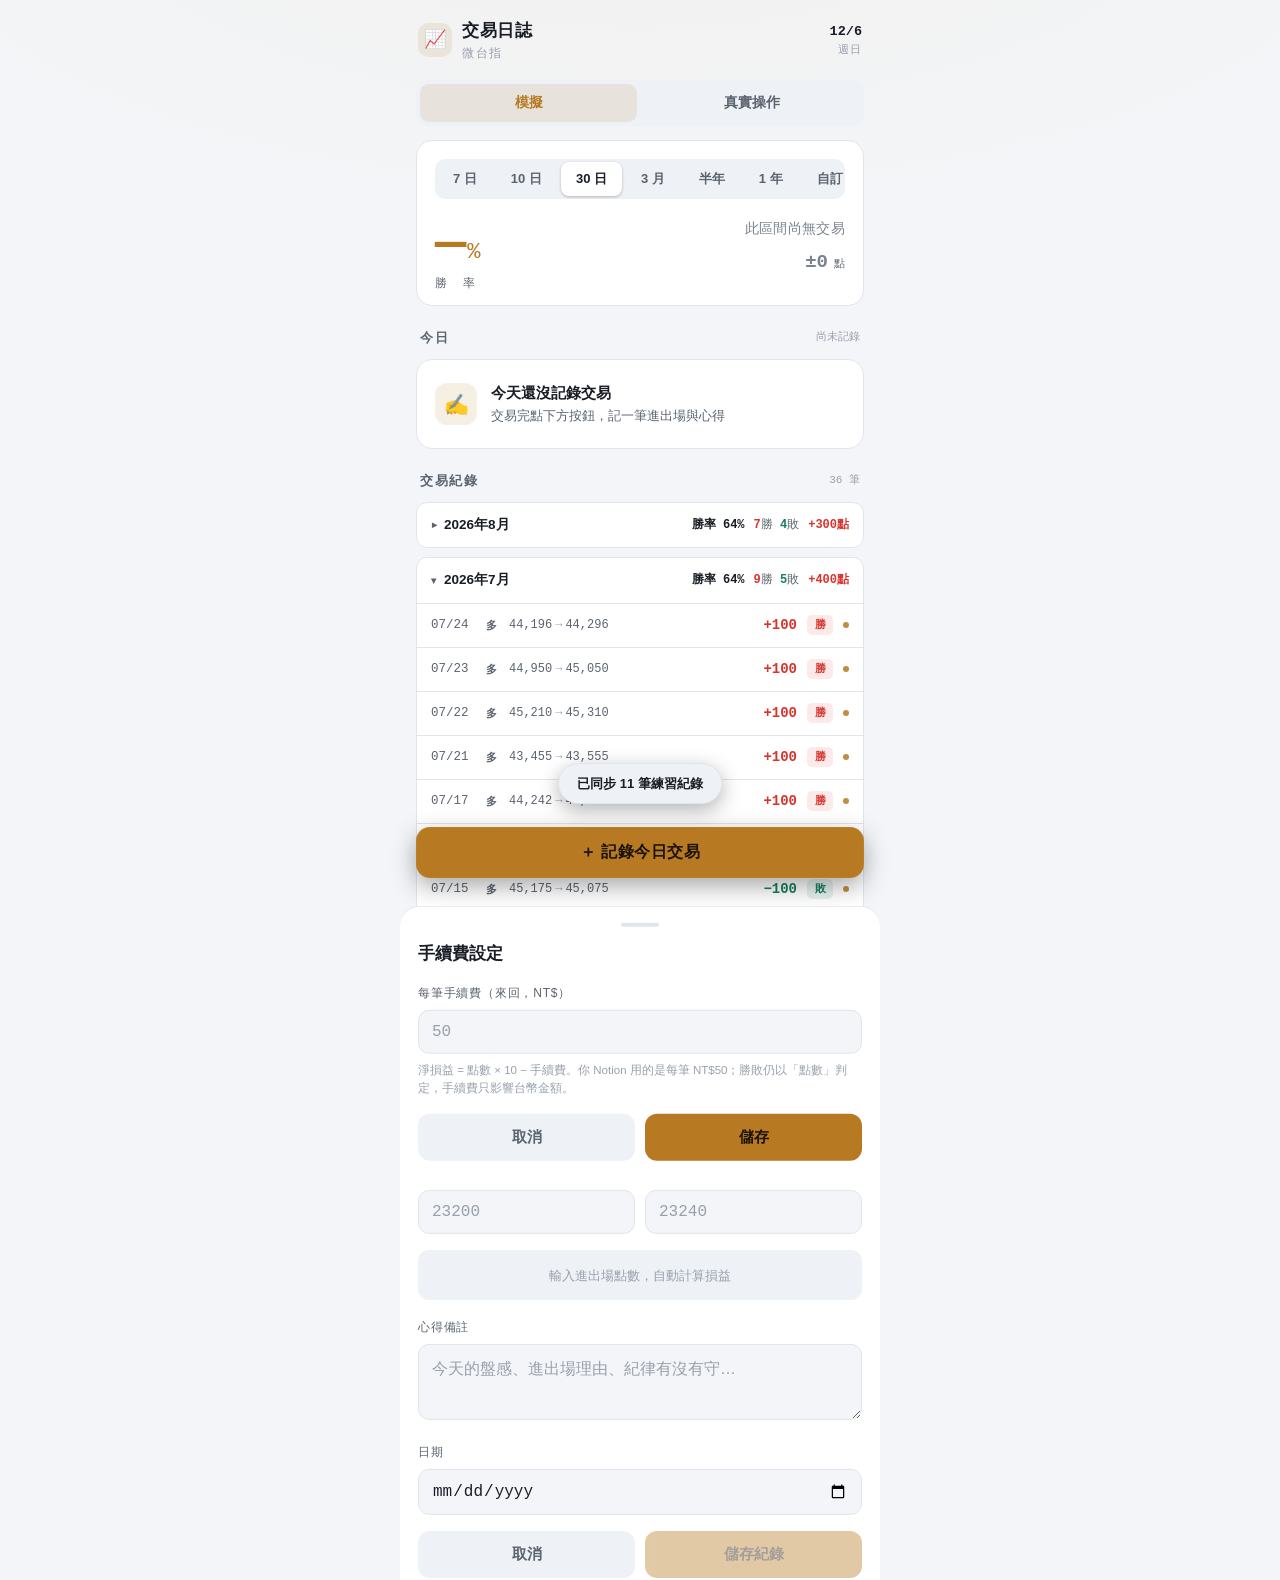
==== index.html @ d5cb5d1e "fix(shioaji): 桌面 App 開起來是「拒絕連線」 Benson：「為甚麼我開早盤儀表板會顯示這個」（127.0.0.1 拒絕連線）。兩個原因疊在一起。  一、桌面捷徑被 Edge 蓋掉 " ====
<!DOCTYPE html>
<!-- data-splash-intro="light" ＝「白起」開場（範本 app-template/motion 的 opt-in 變體）。
     完整理由寫在下面關鍵路徑 CSS 那一塊，以及 movie-library/CLAUDE.md 第 34～37 條。
     ⚠️ 必須靜態寫在這裡：用 JS 加的時候第一幀已經畫過了，而且**不會報錯**。 -->
<html lang="zh-Hant" data-splash-intro="light">
<head>
  <meta charset="utf-8">
  <meta name="viewport" content="width=device-width, initial-scale=1, viewport-fit=cover">
  <title>微台指交易日誌</title>
  <meta name="description" content="微台指模擬交易的每日進出場、勝率與心得紀錄">

  <link rel="manifest" href="manifest.webmanifest">
  <!-- ⚠️ 深色那一條要排在前面：js/splash-boot.js §7b 的 theme-color 追蹤器抓的是
       document.querySelector('meta[name="theme-color"]')＝**第一個**。
       這支 App 的 manifest.background_color 是 #0F1218（深色），
       開場的落地底色也是它，所以要追蹤的就是這一條。 -->
  <meta name="theme-color" content="#0F1218" media="(prefers-color-scheme: dark)">
  <meta name="theme-color" content="#F3F5F8" media="(prefers-color-scheme: light)">

  <link rel="apple-touch-icon" href="icons/apple-touch-icon.png">
  <meta name="apple-mobile-web-app-capable" content="yes">
  <meta name="mobile-web-app-capable" content="yes">
  <!-- ⭐⭐ 一定要 black-translucent，不可以改回 black（v21，2026-08-28）。
       症狀（Benson 的螢幕錄影逐格，1180×2556、59.94fps）：開場漸深的時候，
       畫面最上緣有一條 26 CSS px 的**淺色帶**跟不上內容，約 1 秒後才自己跳成深色。
       根因：`black` ⇒ iOS 在頁面**外面**另外畫一條實心的狀態列底，那條底取用
       <meta theme-color> 的頻率遠低於每幀 ⇒ js/splash-boot.js §7b 的每幀追蹤器
       再準也追不上，它就卡在最初那個淺色。
       `black-translucent` ⇒ 狀態列**沒有自己的底**，直接疊在我們畫的畫面上
       ⇒ 跟開場一起變，**結構上不可能不同步**。movie-library 用的就是這一條
       （Benson 評「完美」），§7b 的註解也是照 black-translucent 寫的。
       ⚠️ 代價：WebView 會延伸到狀態列底下 ⇒ 貼頂的東西必須自己讓開
          （.topbar 的 padding-top 已經帶 var(--safe-t)，實測 59px 有吃到）。 -->
  <meta name="apple-mobile-web-app-status-bar-style" content="black-translucent">
  <meta name="apple-mobile-web-app-title" content="交易日誌">

  <!-- ⭐⭐ 關鍵路徑 CSS：第一次繪製的那一幀就長這樣。
       這一塊刻意排在所有 <link> 之前，而且**不依賴任何外部檔案**
       （顏色一律走 var(--splash-*, 後備字面值)）。

       為什麼要有它：iPhone 從主畫面開 PWA 的順序是
         系統開場（manifest.background_color ＋ icon）→ 建 WKWebView
         → **這一段是白的** → 我們的頁面第一次繪製。
       三支外部 CSS 只要有一支沒到位（離線、SW 殼快取沒建完、部署漏檔），
       第一次繪製就會是**純白**、沒有任何開場。

       ⭐ 「白起」變體（<html data-splash-intro="light">）：
          movie-library 的螢幕錄影逐格（59.94fps）證明，那個白**不是**「瀏覽器還沒畫」
          的瞬間空白（那會是硬切），而是 iOS 自己在跑的一段**平滑漸變**
          （把系統啟動圖淡出、淡進 WKWebView，中央像素實測 #ebebeb）。
          我們畫得再快也排在它後面 ⇒ 這一版**不跟它搶，改成接住它**：
          第一幀就是 #ebebeb，700ms 內平順沉成 #0F1218，金色「誌」在過程中浮出來。
          白不再是意外，是開場的第一拍；畫面上沒有硬切點可以「閃」。

       ⚠️ 我們**刻意不改 manifest.background_color**（那是另一條路 C1：連 iOS 的系統
          啟動圖一起變白、完全沒有接縫，但**要 Benson 把 App 從主畫面移除重加**，
          而且他的 localStorage 看起來會像被清掉。他上一支選的就是不用重加的這一版）。
       ⚠️ 變數的**落地值不在這裡**，在最下面那一塊 <style>（它必須排在 css/splash.css
          之後才蓋得過範本自己的預設品牌「範／App 範本／#241f1b」）。
          這裡只放「連 splash.css 都沒載到」時要用的後備字面值。
       ⚠️ 符號的字色刻意不在這裡宣告：它是 splash-boot.js 的 onColor() 從 accent
          算出來的（白字／深字取對比高的那個，最差有下界），不是設定項。
       ⚠️ 漸變本體住在 css/splash.css §7（非阻塞），所以三支 CSS 全掛時畫面會**停在白色**
          直到開場被收掉。這是刻意的取捨：這一塊只放「靜止的第一幀」，不放動畫
          —— 放了就是同一條規則活在兩個地方，改 token 時必分岔。 -->
  <style>
    html:not([data-splash="off"]),
    html[data-cssgate]{background:var(--splash-bg,#0F1218);}
    /* 白起：開場播放中（冷啟動、還沒收場）第一幀就是 iOS 淡出後留下的那片白。
       ⚠️ 後備值 #ebebeb 必須逐字等於 css/splash.css 的 --sp-start（tools/check-splash.js 在比對）。 */
    html[data-splash-intro="light"]:not([data-splash="off"]){background:var(--sp-start,#ebebeb);}
    html[data-splash-intro="light"] #splash{background:var(--sp-start,#ebebeb);}
    /* ⭐⭐ 開場播放中，**<body> 自己的底色要讓開**（完整理由在 css/splash.css §7a2）。
       css/style.css 的 `body{background:var(--bg)}` 是畫在 html 畫布**上面**的第二層底色，
       所以只要有一塊畫面沒被 #splash 蓋到，露出來的是那一片**沒有動過的 #0F1218**，
       不是上面那條正在沉的顏色（movie-library 的錄影拍到過：下緣一條 58px 的純深色，
       home 指示條同時翻白，兩格後恢復）。
       ⚠️ 一定要 transparent，不可以讓 body 自己再跑一次同樣的漸變 ——
          那是同一條時間線活在兩個地方，改 token 時必分岔。
       ⚠️ 這一條**必須也寫在關鍵路徑塊**，不能只寫在 css/splash.css：
          三支樣式表是非阻塞的，style.css 有可能先到、splash.css 後到，
          中間那個窗口 body 就是深色的。
       ⚠️ 權重 (0,3,1) 壓得過 style.css 的 `body` (0,0,1)，不必 !important。
       ⚠️ 順帶把 body 的 radial-gradient 一起關掉（background 是簡寫），
          收場之後規則不再匹配，漸層自己回來。 */
    html[data-splash-intro="light"]:not([data-splash="off"]) body{background:transparent;}
    /* 減少動態：白起整個關掉、退回深色第一幀（理由在 css/splash.css §7f ——
       --dur-* 全部塌成 1ms 之後沒有過程可言，白只剩「多跳一次」）。
       這一塊也要有，不然 reduce 使用者會看到「白一下下 → 深」。 */
    @media (prefers-reduced-motion:reduce){
      html[data-splash-intro="light"]:not([data-splash="off"]),
      html[data-splash-intro="light"] #splash{background:var(--splash-bg,#0F1218);}
    }
    /* FOUC 閘門（配合非阻塞 CSS）：全掃描不是白名單，
       以後在 body 底下多加一個浮動元素也不會漏。 */
    html[data-cssgate] body > *:not(#splash){visibility:hidden;}
    /* ⭐⭐ 開場**播放中**，App 內容一律不要畫出來。
       閘門開的那一格（三支樣式表回報完成）App 內容會從 hidden 變可見，
       只要有一塊畫面沒被 #splash 蓋到就會在那一格露出深色的 App。
       這一條把整類問題結構性消掉：開場播放中根本不畫，蓋不蓋得滿就不再是正確性的前提。
       ⚠️ 三個性質缺一不可（少一個就變成「App 永遠看不見」）：
         ① :not([data-splash="off"]) ⇒ 熱啟動不受影響（boot 在 body 解析前就掛 off）；
         ② :not(.out) ⇒ 收場淡出一開始就放行，App 才有得跟它交叉淡入；
         ③ #splash 一從 DOM 移除選擇器就失效 ⇒ boot 的交棒保險絲與 splashFallback() 都救得回來。
       ⚠️ JS 被停用時 <html> 上沒有 data-splash ⇒ 這條會匹配 ⇒ App 被藏死，
          所以下面 <noscript> 那塊**必須**同時解除它。
       ⚠️ 用兄弟選擇器（~）是因為 #splash 是 body 的第一個子元素；
          新增元素請一律加在 #splash **後面**。 */
    html:not([data-splash="off"]) #splash:not(.out) ~ *{visibility:hidden;}
    #splash{
      position:fixed; inset:0; z-index:200; overflow:hidden;
      background:var(--splash-bg,#0F1218); color:var(--splash-ink,#E7E9ED);
      user-select:none; -webkit-user-select:none;
    }
    html[data-splash="off"] #splash{display:none;}
    .sp-core{position:absolute; inset:0;}
    /* 位置與尺寸逐字照 css/splash.css（對得準系統開場的 icon） */
    .sp-glyph{
      position:absolute; left:50%; top:50%;
      width:76px; height:76px; margin:-38px 0 0 -38px;
      border-radius:22px; background:var(--splash-accent,#E3A951);
      /* ⚠️ 字色只「引用」不「宣告」：值是 splash-boot.js 的 onColor(accent) 在 <head>
         就算好寫進 :root 的 inline style 的（跟著鑰匙圈換色，最差對比有下界）。
         這裡寫死一個色碼就變成同一條規則活在兩個地方，換色時一定分岔。 */
      color:var(--splash-on-accent);
      display:flex; align-items:center; justify-content:center;
      font-size:34px; font-weight:800; letter-spacing:.02em;
      font-family:-apple-system,BlinkMacSystemFont,"Segoe UI","PingFang TC","Noto Sans TC","Microsoft JhengHei",sans-serif;
    }
    .sp-glyph::before{content:var(--splash-glyph,"誌");}
    .sp-below{
      position:absolute; left:0; right:0; top:50%;
      margin-top:58px; padding:0 26px; text-align:center;
      font-family:-apple-system,BlinkMacSystemFont,"Segoe UI","PingFang TC","Noto Sans TC","Microsoft JhengHei",sans-serif;
    }
    /* ⭐⭐ 這一塊畫的是**動畫的起始狀態**，不是完成態。
       三支樣式表是非阻塞的 ⇒ 時序一定是
         第一次繪製（這一塊畫的）→ 幾十毫秒～數百毫秒 → css/splash.css 套用 → 動畫從頭跑。
       畫完成態的話 splash.css 一到就會跳回起始狀態（符號淡掉再淡回來、名字消失再出現）
       —— movie-library 的錄影逐格拍到過，Benson 說「有點小奇怪」的就是它。
       ⚠️ 代價：三支 CSS 全 404 時符號與名字**不會出現**（只剩底色 ＋ 保險絲把開場收掉）。
          那個取捨是刻意的：CSS 404 是罕見故障，跳動是每一次開 App 都會發生。
       ⚠️ --lift／--scale-in 是 css/motion.css 的 token，刻意**不寫後備字面值**：
          motion.css 也沒到位時 var() 代換失敗 ⇒ transform 退回 none，
          而 opacity 仍然是 0（看不見）⇒ 視覺上沒有差別；
          寫死後備值才會變成「同一個數字活在兩個地方」。 */
    .sp-name{
      font-size:20px; font-weight:700; letter-spacing:-.01em; line-height:1.3;
      /* ＝ css/splash.css @keyframes sp-up 的 from */
      opacity:0; transform:translateY(var(--lift));
    }
    .sp-name::before{content:var(--splash-name,"微台指交易日誌");}
    /* 白起：符號也是浮出來的 ⇒ 第一幀還沒出現（＝ @keyframes sp-emerge 的 from）。
       印記那一版的符號第一幀本來就是實心的，所以這條**不可以**寫成無條件的。 */
    html[data-splash-intro="light"] .sp-glyph{opacity:0; transform:scale(var(--scale-in));}
    .sp-tag{display:none;}
  </style>

  <script>
    /* 必須在 splash-boot 之前 */
    window.SPLASH_CONFIG = {
      appId: "trade-log",       /* ASCII，跟 repo 同名，也跟 keyring.json 的 apps[].id 一樣 */
      version: "1",             /* 改版時 +1，改版後第一次進站會再播一次開場 */
      keyringUrl: "https://xd1104.github.io/keyring/keyring.json",
      bootSelector: ".app, .fab",   /* 要播進場動畫的容器：主欄 ＋ 浮動按鈕 */
      defaults: {               /* 鑰匙圈沒設、或讀不到時用這一組 */
        name: "微台指交易日誌",
        glyph: "誌",
        bg: "#0F1218",
        accent: "#E3A951",
        ink: "#E7E9ED",
        tagline: "一天一筆，記錄與檢討自己"
      }
    };
  </script>
  <!-- ⚠️⚠️ 下面這一整段是 js/splash-boot.js 的**逐字副本**，不要手改。
       改法：改 js/splash-boot.js，然後跑
         node ../app-template/motion/inline-boot.js index.html js/splash-boot.js
       tools/check-splash.js 會用 SHA-256（換行正規化後）逐位元組比對，分岔就紅；
       而 js/splash-boot.js 自己又要跟 app-template/motion/splash-boot.js 一致
       ⇒ 一條兩段的鎖鏈，onColor() 的真相來源全世界只有一個。

       為什麼要 inline 而不是 <script src>：第一次繪製之前必須到齊的**同源請求數**
       從 2 個（index.html ＋ splash-boot.js）降到 **1 個**。桌機量不出差別，
       但 iPhone 從主畫面開 PWA 時每一個經過 SW 的子資源都要付一次 WKWebView 的代價。

       ⚠️ 仍然是**同步**、仍然在 <head>、仍然排在所有樣式表 <link> 之前。
       ⚠️ js/splash-boot.js 這支檔案**要留著**（它是本 repo 的正本來源與比對對象），
          但它已經不再被 <script src> 載入，所以也**不在 sw.js 的殼快取裡**。 -->
  <!-- SPLASH-BOOT-INLINE:BEGIN -->
  <script>
/* ============================================================
   splash-boot.js — 開場的「第一幀」那一小段
   ------------------------------------------------------------
   ⚠️⚠️ 這支必須是 <head> 裡的**同步 script**（不要 defer、不要 async、
      不要搬到 body）。它是整個 app 唯一還站在「第一次繪製」關鍵路徑上的
      JS —— 所以它刻意很小，而且**只做四件事**：

        ① 讀 localStorage 的外觀快取（名字／符號／顏色）
        ② 把外觀寫成 :root 上的 CSS 變數
        ③ 冷／熱啟動判斷；熱啟動立刻掛 html[data-splash="off"]
        ④ 非阻塞 CSS 的閘門（data-cssgate）＋兩條保險絲

   為什麼要拆成兩支（2026-08-27，Benson 螢幕錄影逐格分析之後）：
     iPhone 從主畫面開 PWA 的順序是
       iOS 自己的啟動畫面（純黑）→ 約 0.5s 開始**淡出**、淡進 WKWebView
       → 我們的頁面如果還沒畫出任何東西，這一段就是 WebView 的白底
       → 我們第一次繪製（實測 0.73s）。
     所以那個白**不是「瀏覽器還沒畫」的瞬間空白，是一場賽跑**：
     只要趕在 iOS 開始淡出之前畫出第一幀，白色會整個消失、不是變短。
     舊版的 <head> 裡站著三支 CSS <link> ＋ 一支 17KB 的 splash.js，
     四個檔案全部是「畫出第一幀之前非到齊不可」。現在只剩這一支。

   ⚠️ 為什麼不能 defer／async：
     defer 之後外觀變數會在**第一次繪製之後**才寫進去
     ⇒ 冷啟動會「先畫預設值、再跳成鑰匙圈設定的名字」（中途換字，不可退步的鐵律）；
     ⇒ 熱啟動會先畫一幀開場再抽掉（每次切回來都閃一下）。

   ⚠️ onColor()（符號字色的算法）**只准存在這一份**。
      motion/splash.js 用的是這裡交出去的那一個，不是自己再寫一份。
      同一條規則活在兩個地方，鑰匙圈換色時一定分岔，而分岔的那一份沒有對比度下界。
      `node motion/check-splash.js` 會守這件事（splash.js 裡不可以有第二個 onColor）。

   對內（給 motion/splash.js 用，不是公開 API）：window.SplashBoot
   公開 API 仍然是 window.Splash（由 motion/splash.js 定義）。
   ============================================================ */
(function () {
  "use strict";

  var W = window;
  var D = document;
  var root = D.documentElement;
  var has = function (o, k) { return Object.prototype.hasOwnProperty.call(o, k); };

  /* iOS Safari 要有 touch 監聽，:active 才會生效
     （沒有這一行，手機上所有按下回饋都是死的）。
     刻意放在 boot 不放 splash.js：splash.js 現在在 body 尾端，
     萬一它沒載到，按下回饋不應該跟著一起死。 */
  try {
    D.addEventListener("touchstart", function () {}, { passive: true });
  } catch (e) {
    D.addEventListener("touchstart", function () {}, false);
  }

  /* ============================================================
     0. 設定
     ============================================================ */
  var CFG = W.SPLASH_CONFIG || {};
  var APP_ID = CFG.appId || "app";
  var APP_VER = String(CFG.version == null ? "1" : CFG.version);
  var KEYRING_URL = has(CFG, "keyringUrl")
    ? CFG.keyringUrl
    : "https://xd1104.github.io/keyring/keyring.json";
  var SPLASH_SEL = CFG.splashSelector || "#splash";
  var BOOT_SEL = CFG.bootSelector || "#app";
  var DEFAULTS = CFG.defaults || {};

  /* localStorage：外觀快取。key 由 PM 定死，不可以自己改。 */
  var CACHE_KEY = "splash:" + APP_ID;
  /* sessionStorage：冷啟動判斷。帶版本是為了改版後第一次進站再播一次。 */
  var SEEN_KEY = "splash-seen:" + APP_ID + ":" + APP_VER;

  var REDUCE = false;
  try {
    REDUCE = !!(W.matchMedia && W.matchMedia("(prefers-reduced-motion: reduce)").matches);
  } catch (e) {}

  var nowFn =
    W.performance && typeof W.performance.now === "function"
      ? function () { return W.performance.now(); }
      : function () { return Date.now(); };
  /* ⭐ t0 要在**這裡**取，不可以在 splash.js 取：splash.js 現在跑得比較晚，
     用它自己的起點算「最短顯示」會讓開場整段往後多停一截。 */
  var t0 = nowFn();
  function elapsed() { return nowFn() - t0; }

  /* ============================================================
     1. 外觀資料的清洗（鑰匙圈是外部來源，一律當成不可信）
     ------------------------------------------------------------
     每個欄位都可能不存在或是空字串 → 一律 fallback 到 app 的預設值。
     缺欄位不是錯誤，不要報錯、不要在 console 留紅字。
     ============================================================ */
  /* 契約只收 3 碼與 6 碼：開場底色帶 alpha 沒有意義（下面是空的），不該進契約。 */
  var RE_COLOR = /^#([0-9a-f]{3}|[0-9a-f]{6})$/i;

  /* 丟掉控制字元（含換行——CSS 字串裡不能有），再去頭尾空白、截長度。
     刻意用迴圈不用正則的控制字元類別：原始碼裡不要出現真的控制字元。 */
  function txt(v, max) {
    if (v == null) return "";
    var raw = String(v);
    var s = "";
    for (var i = 0; i < raw.length; i++) {
      var c = raw.charCodeAt(i);
      if (c < 32 || c === 127) continue;
      s += raw.charAt(i);
    }
    s = s.replace(/^\s+|\s+$/g, "");
    return s.length > max ? s.slice(0, max) : s;
  }
  function col(v) {
    var s = txt(v, 12);
    return RE_COLOR.test(s) ? s : "";
  }
  function oneChar(v) {
    var s = txt(v, 8);
    if (!s) return "";
    /* 用 Array.from 才不會把 emoji／罕用字的代理對切成半個字 */
    var arr = typeof Array.from === "function" ? Array.from(s) : s.split("");
    return arr[0] || "";
  }

  /* ⭐ 符號字色：白字與深字各算一次 WCAG 對比度，取高的那個；
     近乎平手時偏好白字（見下方 15% 規則）。
     （PM 2026-08-25 拍板：符號本身的文字色「不進契約、不讓使用者設定」。
       多一個色票就多一種「調成看不見」的可能——keyring 踩過主要按鈕
       變透明、純功能測試抓不到的雷。自動算才有下界。
       這段程式碼與鑰匙圈後台的預覽縮圖是同一份，改的話兩邊要一起改，
       否則 Benson 在後台看到的跟實機不一樣。）

     ⚠️ 不要改回「亮度 > 門檻」那種猜法——飽和的綠／青會被誤判成暗底而給白字，
        實測最差只有 2.08:1（全色域 6.8% 低於 3:1）。這裡的 gamma 校正不是裝飾。
     ⭐ 這個做法可靠的理由不是「亮度猜得準」，而是
        「取兩個候選中對比較高的那個，所以最差情況有下界」。
        含 15% 平手偏白之後，全色域「窮舉」16,777,216 色實測最差 3.95:1 @ #438c83，
        0.000% 低於 3:1。
        ⚠️ 這個數字一定要用窮舉量：抽樣（step 8）會給出假的最差色 4.28:1 @ #e04000，
           比真值樂觀 8%，而且指向錯的顏色。
     ⚠️⚠️ 這是**全專案唯一一份** onColor()。2026-08-27 拆檔時它從 splash.js 搬到這裡，
        splash.js 不可以再寫一份、app 的 index.html 也不可以 inline 一份。 */
  function relLum(hex){
    var h = String(hex||"").replace("#","");
    /* 4 碼／8 碼帶 alpha：丟掉 alpha 再算。
       契約已經收窄成只收 3 碼與 6 碼（見 RE_COLOR），這裡仍然要正確處理——
       不要因為上游收窄了就假設不會發生。
       舊版對 4/8 碼一律 return 0（當成純黑）⇒ 永遠給白字，
       #ffffffff 會變成白字白底 1.00:1，「有下界」的保證整個破功。 */
    if(h.length === 4){ h = h.slice(0,3); }
    if(h.length === 8){ h = h.slice(0,6); }
    if(h.length === 3){ h = h[0]+h[0]+h[1]+h[1]+h[2]+h[2]; }
    if(!/^[0-9a-fA-F]{6}$/.test(h)){ return 0; }
    var c = [0,2,4].map(function(i){
      var v = parseInt(h.substr(i,2),16) / 255;
      return v <= 0.03928 ? v/12.92 : Math.pow((v+0.055)/1.055, 2.4);
    });
    return 0.2126*c[0] + 0.7152*c[1] + 0.0722*c[2];
  }
  function contrast(l1, l2){
    var hi = Math.max(l1,l2), lo = Math.min(l1,l2);
    return (hi + 0.05) / (lo + 0.05);
  }
  var ON_LIGHT = "#ffffff";
  var ON_DARK  = "#1a1310";
  function onColor(bg){
    var L = relLum(bg);
    var w = contrast(1, L);               /* 白字 */
    var d = contrast(relLum(ON_DARK), L); /* 深字 */
    if(w >= d){ return ON_LIGHT; }
    /* 近乎平手（差距 <15%）時偏好白字：兩者都夠讀，但深字會讓符號從
       「發光的徽章」變成「挖空的洞」，跟開場其餘的淺色字分屬兩套語言。
       ⚠️ 這個 15% 是拿「最差對比」換來的，動它之前先跑全色域斷言。 */
    return (d - w) / d < 0.15 ? ON_LIGHT : ON_DARK;
  }

  /* 把任意來源（鑰匙圈的 splash 物件 / 快取 / app 預設）洗成同一個形狀。
     只留下有值的欄位，空字串一律丟掉 ⇒ 合併時自然會 fallback。 */
  function clean(o) {
    var s = o && typeof o === "object" ? o : {};
    var out = {};
    var name = txt(s.name, 24);      if (name) out.name = name;
    var glyph = oneChar(s.glyph);    if (glyph) out.glyph = glyph;
    var tag = txt(s.tagline, 48);    if (tag) out.tagline = tag;
    var bg = col(s.bg);              if (bg) out.bg = bg;
    var accent = col(s.accent);      if (accent) out.accent = accent;
    var ink = col(s.ink);            if (ink) out.ink = ink;
    return out;
  }
  function isEmpty(o) {
    for (var k in o) { if (Object.prototype.hasOwnProperty.call(o, k)) return false; }
    return true;
  }
  function merge(base, over) {
    var out = {};
    var k;
    for (k in base) { if (Object.prototype.hasOwnProperty.call(base, k)) out[k] = base[k]; }
    for (k in over) { if (Object.prototype.hasOwnProperty.call(over, k)) out[k] = over[k]; }
    return out;
  }

  /* ============================================================
     2. 快取（localStorage）
     ------------------------------------------------------------
     隱私模式／存取被擋時全部安靜失敗——開場不可以因為存不了東西就掛掉。
     ============================================================ */
  function readCache() {
    try {
      var raw = W.localStorage.getItem(CACHE_KEY);
      if (!raw) return {};
      return clean(JSON.parse(raw));
    } catch (e) {
      return {};
    }
  }
  function writeCache(look) {
    try { W.localStorage.setItem(CACHE_KEY, JSON.stringify(look)); } catch (e) {}
  }
  function dropCache() {
    try { W.localStorage.removeItem(CACHE_KEY); } catch (e) {}
  }

  /* ============================================================
     3. 套用外觀（只動 :root 上的 --splash-* 變數）
     ------------------------------------------------------------
     ⭐ 只影響開場那一幕。不碰 app 的品牌色、標題、manifest、theme-color。
     文字要包成 CSS 字串（splash.css 是用 content:var(--splash-name) 畫的）。
     ============================================================ */
  function cssStr(s) {
    return '"' + String(s).replace(/\\/g, "\\\\").replace(/"/g, '\\"') + '"';
  }
  function setVar(name, value) {
    if (value) { root.style.setProperty(name, value); }
  }
  function applyLook(look) {
    setVar("--splash-bg", look.bg);
    setVar("--splash-ink", look.ink);
    if (look.accent) {
      setVar("--splash-accent", look.accent);
      /* 符號字色不是設定項，是算出來的（見 onColor） */
      setVar("--splash-on-accent", onColor(look.accent));
    }
    if (look.glyph) setVar("--splash-glyph", cssStr(look.glyph));
    if (look.name) setVar("--splash-name", cssStr(look.name));
    if (look.tagline) setVar("--splash-tagline", cssStr(look.tagline));
  }

  /* ============================================================
     4. 冷啟動判斷（只有冷啟動才播）
     ------------------------------------------------------------
     用 sessionStorage，不要用 localStorage：
     sessionStorage 的生命週期剛好等於「這一次啟動」——
     PWA 從主畫面重開＝新 session ⇒ 會播；
     切分頁、鎖屏解鎖、返回＝同一個 session ⇒ 不播。
     localStorage 會變成「一輩子只播一次」。
     ⚠️ 不准掛在 visibilitychange / focus / pageshow 上重播。
        bfcache 返回（pageshow.persisted）JS 根本不會重跑，什麼都不用做。
     ============================================================ */
  function isColdStart() {
    try {
      if (W.sessionStorage.getItem(SEEN_KEY)) return false;
      W.sessionStorage.setItem(SEEN_KEY, "1");
      return true;
    } catch (e) {
      return true; /* 隱私模式：寧可多播一次，不要整個 app 掛掉 */
    }
  }

  /* ============================================================
     5. 起手式（在 <head> 就跑完，body 還沒開始解析）
     ============================================================ */
  var builtin = clean(DEFAULTS);
  var cached = readCache();
  /* 快取優先，缺的欄位用 app 內建預設補。沒有快取就整個用內建預設。 */
  var LOOK = merge(builtin, cached);
  applyLook(LOOK);

  var COLD = isColdStart();
  if (!COLD) {
    /* 熱啟動：連一幀都不要畫出來（CSS: html[data-splash="off"] #splash{display:none}） */
    root.setAttribute("data-splash", "off");
  }

  /* ============================================================
     6. 非阻塞 CSS 的閘門（data-cssgate）
     ------------------------------------------------------------
     三支樣式表改成 media="print" onload="this.media='all'" ⇒ 它們不再擋第一次繪製。
     代價是：**熱啟動**（不播開場、直接看 app）在 CSS 到齊之前會看到
     一份沒套樣式的 DOM ＝ FOUC。所以 boot 一進來就先把閘門關上
     （關鍵路徑 CSS 裡：html[data-cssgate] #app{visibility:hidden}），
     CSS 到齊（或失敗、或保險絲燒了）才開。

     ⭐ 三條鐵律：
       ① 閘門**只有 boot 關得起來**。JS 被停用、或這支檔案沒載到 ⇒
          html 上根本不會有 data-cssgate ⇒ 畫面照常顯示。
          （守衛要寫成「有人負責開，才准關」。）
       ② 開閘條件是「每一支 link 都回報過」**或**保險絲時間到；兩條路都會
          強制把 media 改回 all —— 寧可 FOUC，也不可以把 app 永遠藏起來。
       ③ 閘門期間 <html> 的底色是 --splash-bg（深色），不是白的。
          那一段本來就是這場賽跑要贏的一段，不可以在這裡自己補一塊白。
     ============================================================ */
  var CSS_FUSE = 2000;
  var gateOpen = false;
  var domReady = false;

  root.setAttribute("data-cssgate", "");

  function deferredLinks() {
    try { return D.querySelectorAll("link[data-splash-css]"); } catch (e) { return []; }
  }
  function openGate() {
    if (gateOpen) return;
    gateOpen = true;
    /* 強制收尾：onload 沒觸發（某些 Safari 版本對 media 切換的怪癖）
       也要把樣式套上去，否則 app 會永遠是裸的 HTML。 */
    var ls = deferredLinks();
    for (var i = 0; i < ls.length; i++) {
      try { if (ls[i].media !== "all") { ls[i].media = "all"; } } catch (e) {}
    }
    root.removeAttribute("data-cssgate");
  }
  function checkGate() {
    if (gateOpen || !domReady) return;
    var ls = deferredLinks();
    for (var i = 0; i < ls.length; i++) {
      if (!ls[i].getAttribute("data-css-done")) return;
    }
    openGate();   /* 一支都沒有（app 用的是傳統阻塞式 CSS）也算到齊 */
  }
  /* 由 <link onload/onerror> 呼叫。刻意掛在 window 上：行內屬性只看得到全域。
     ⚠️ 404 也要呼叫（onerror）——「CSS 不見了」不可以變成「app 永遠看不見」。 */
  W.__splashCss = function (link) {
    try {
      link.media = "all";
      link.setAttribute("data-css-done", "1");
    } catch (e) {}
    checkGate();
  };
  W.setTimeout(openGate, CSS_FUSE);   /* 保險絲：寧可 FOUC 也不可以永遠藏起來 */

  /* ============================================================
     7. 交棒保險絲：splash.js 沒載到也一定要能用
     ------------------------------------------------------------
     ⭐ splash.js 現在在 <body> 尾端 ⇒ 它離線／漏檔沒載到的機率比以前高。
        以前保險絲住在 splash.js 自己裡面（＝那支檔案沒到就沒有保險絲），
        現在挪一份到 boot：沒有人接手就自己把開場收掉。
        （呼叫端 app.js 的 window.Splash && … 守衛仍然要留，這是第二層。）
     ============================================================ */
  var TAKEOVER_FUSE = 7000;
  /* ⚠️ hardRemove() **刻意不開閘門**。
     熱啟動時 splash.js 一到 DOM ready 就會呼叫它（開場連一幀都不播），
     那時候 CSS 通常還沒到 —— 在這裡順手開閘等於把 ② 的代價又還回去，
     熱啟動會露出沒套樣式的 DOM。閘門只有兩個開法：CSS 全回報，或 2 秒保險絲。
     （2026-08-27 §78c 實測抓到：原本寫在這裡，熱啟動的閘門 0ms 就開了。） */
  function hardRemove() {
    try {
      var sp = D.querySelector(SPLASH_SEL);
      if (sp && sp.parentNode) { sp.parentNode.removeChild(sp); }
      root.setAttribute("data-splash", "off");
    } catch (e) {}
  }
  W.setTimeout(function () {
    if (W.__splashTakeover) { return; }   /* splash.js 有接手，交給它 */
    hardRemove();
    /* 沒有人接手＝這一頁大概也出了別的事，閘門一起開掉，不要留一片空白 */
    openGate();
  }, TAKEOVER_FUSE);

  function onDomReady(fn) {
    if (D.readyState === "loading") {
      D.addEventListener("DOMContentLoaded", fn, { once: true });
    } else {
      fn();
    }
  }
  onDomReady(function () { domReady = true; checkGate(); });

  /* ============================================================
     7b. ⭐⭐ <meta name="theme-color"> 跟著開場的底色走（v1.6.3，2026-08-28）
     ------------------------------------------------------------
     為什麼要有這一段：
       iOS 從主畫面開 PWA 時，**頁面之外**的那一圈（safe-area／overscroll／
       home 指示條那一帶）不是我們畫的，是系統畫的，而系統參考的顏色候選有兩個：
       manifest 的 background_color（安裝當下抄走、改不動）與 **<meta theme-color>**。
       深色 app 開淺色開場（白起）時，這兩個值都還說「我是深色的」
       ⇒ 交接的那一兩格，畫面下緣有機會被畫成一條深色。
       movie-library 2026-08-28 的螢幕錄影就有這麼一條（58px、純 #0b0d12、
       home 指示條同時翻白＝ iOS 認定那塊是深色的）。
       **manifest.background_color 不准動**（動了 iOS 的系統啟動圖才會變，
       而那要使用者把 app 從主畫面移除重加）⇒ 我們能動的只有 theme-color。

     ⚠️ 這條深色帶有**兩個都說得通的成因**，而且本機複現不出來：
       ① 系統拿 theme-color 去畫頁面之外 ⇒ 這一段負責；
       ② 頁面自己有一塊沒被 #splash 蓋到、露出 body 的底色 ⇒ splash.css §7a2 負責。
       兩個成因的顏色**剛好一樣**（app 的 --bg ＝ theme-color ＝ manifest），
       所以錄影分不出來是哪一個。兩邊都修，不要挑一個信。

     做法：**追蹤 <html> 當下的 computed background-color**，不是自己再算一次漸變。
       - 顏色的真相來源只有一個（splash.css §7a 的 sp-sink-bg），
         這裡只是「把畫面上的顏色抄給系統」⇒ 不可能跟畫面對不上。
       - 因此**不需要知道任何時長**（--sp-lead／--sp-sink 都不必讀），
         換 token、換變體、reduce、CSS 沒載到，全部自動正確。
       - 印記變體與 reduce 之下 html 的底色本來就等於 theme-color
         ⇒ tcPut() 比對過就跳過，**一個位元組都不會寫** ＝ 這一段對它們是隱形的。

     ⚠️ 狀態列：Benson 的錄影顯示**淺色開場時狀態列文字已經是黑的**，
        而那時 theme-color 是 #0b0d12（深色）⇒ **iOS 沒有拿 theme-color 決定狀態列文字**
        （這支 app 用的是 apple-mobile-web-app-status-bar-style=black-translucent，
        iOS 自己看內容決定）。就算某個版本的 iOS 會看，這裡給的也永遠是
        **畫面當下的真實底色** ⇒ 「淺底配黑字、深底配白字」自動成立，
        不會出現「theme-color 說淺、畫面已經變深」那種字看不見的窗口。
     ⚠️ 收場一定要換回**原本的字面值**（不是等價的 rgb()），
        否則 app 跑起來之後 theme-color 會變成一個沒人設定過的字串。
     ⚠️ 只在冷啟動跑。熱啟動不播開場，theme-color 從頭到尾都該是 app 自己的深色。
     ============================================================ */
  var TC_META = null, TC_ORIG = null, TC_NOW = null, TC_OFF = false;

  /* 畫面當下的底色（＝ <html> 的 computed background-color）。
     透明或讀不到就回空字串 —— 寧可不寫，也不要把狀態列交給瀏覽器猜。 */
  function tcRead() {
    try {
      var v = W.getComputedStyle(root).backgroundColor;
      if (!v || v === "transparent" || v.indexOf(", 0)") > 0) { return ""; }
      return v;
    } catch (e) { return ""; }
  }
  /* 只為了比對「是不是同一個顏色」：#0b0d12 與 rgb(11, 13, 18) 必須算相等，
     否則印記變體每一幀都會白寫一次。 */
  function tcRGB(s) {
    var t = String(s || "").replace(/\s+/g, "").toLowerCase(), m;
    if (/^#[0-9a-f]{3}$/.test(t)) {
      return [parseInt(t.charAt(1) + t.charAt(1), 16),
              parseInt(t.charAt(2) + t.charAt(2), 16),
              parseInt(t.charAt(3) + t.charAt(3), 16)].join(",");
    }
    if (/^#[0-9a-f]{6}$/.test(t)) {
      return [parseInt(t.substr(1, 2), 16), parseInt(t.substr(3, 2), 16), parseInt(t.substr(5, 2), 16)].join(",");
    }
    m = /^rgba?\((-?\d+),(-?\d+),(-?\d+)/.exec(t);
    if (m) { return m[1] + "," + m[2] + "," + m[3]; }
    return t;
  }
  function tcPut(v) {
    if (!TC_META || !v) { return; }
    if (TC_NOW !== null && tcRGB(v) === tcRGB(TC_NOW)) { return; }
    TC_NOW = v;
    try { TC_META.setAttribute("content", v); } catch (e) {}
  }
  function tcRestore() {
    if (TC_OFF) { return; }
    TC_OFF = true;
    if (TC_META && TC_ORIG) {
      TC_NOW = null;   /* 強制寫回原字面值，不要因為「顏色一樣」而留下 rgb(...) */
      tcPut(TC_ORIG);
    }
  }
  /* 開場收掉了沒？三條路任一條成立都算（跟遮罩那條 CSS 是同一組判準）：
     data-splash="off"／#splash 離開 DOM／下面的保險絲。
     ⚠️ `#splash 不在` 這條**必須等 domReady**：這一段在 <head> 就跑了，
        那時 <body> 根本還沒解析，不擋的話第一個 rAF 就會把自己關掉。 */
  function tcOver() {
    try {
      if (root.getAttribute("data-splash") === "off") { return true; }
      if (domReady && !D.querySelector(SPLASH_SEL)) { return true; }
    } catch (e) { return true; }
    return false;
  }
  function tcNext(fn) {
    try {
      if (typeof W.requestAnimationFrame === "function") { W.requestAnimationFrame(fn); return; }
    } catch (e) {}
    W.setTimeout(fn, 16);
  }
  function tcTick() {
    if (TC_OFF) { return; }
    if (tcOver()) { tcRestore(); return; }
    tcPut(tcRead());
    tcNext(tcTick);
  }
  if (COLD) {
    try { TC_META = D.querySelector('meta[name="theme-color"]'); } catch (e) { TC_META = null; }
    if (TC_META && TC_META.getAttribute("content")) {
      TC_ORIG = TC_META.getAttribute("content");
      /* ⚠️ TC_NOW 要先設成原值，否則第一次寫入沒有東西可以比對 ⇒
         印記變體（底色本來就等於 theme-color）也會被改寫成等價的 rgb(...)。 */
      TC_NOW = TC_ORIG;
      tcPut(tcRead());     /* 第一次繪製之前就要對 */
      tcNext(tcTick);
      /* 保險絲：分頁被切到背景時 rAF 會停，這條保證 theme-color 一定換得回來。
         比交棒保險絲再晚一點（那時開場一定已經被收掉了）。 */
      W.setTimeout(tcRestore, TAKEOVER_FUSE + 1500);
    }
  }

  /* ============================================================
     8. 交給 motion/splash.js（不是公開 API）
     ============================================================ */
  W.SplashBoot = {
    appId: APP_ID, appVer: APP_VER, keyringUrl: KEYRING_URL,
    splashSel: SPLASH_SEL, bootSel: BOOT_SEL,
    cacheKey: CACHE_KEY, seenKey: SEEN_KEY,
    cold: COLD, reduce: REDUCE, look: LOOK, cached: cached,
    t0: t0, elapsed: elapsed, now: nowFn,
    onColor: onColor, relLum: relLum, contrast: contrast,
    clean: clean, merge: merge, isEmpty: isEmpty,
    applyLook: applyLook,
    readCache: readCache, writeCache: writeCache, dropCache: dropCache,
    hardRemove: hardRemove, openCssGate: openGate, onDomReady: onDomReady
  };
})();
</script>
<!-- SPLASH-BOOT-INLINE:END -->

  <!-- ⭐ 三支樣式表一律「非阻塞」載入：media="print" 讓瀏覽器不把它們算成
       render-blocking，onload 再切回 all。這是那場賽跑的第二件套
       （第一件是把開場拆出 splash-boot 並 inline，第三件是上面的 data-cssgate 閘門）。
       ⚠️ 三件事缺一不可，各自單獨做都等於零收益（範本那輪實測）。
       ⚠️ 順序不可以動：style.css → motion.css → splash.css。
          motion.css 排在 style.css 後面是刻意的（同權重時後宣告者勝）；
          splash.css 要吃 motion.css 的 --dur-* token，所以一定排在它後面。
          media="print" 不影響 CSSOM 的順序，順序看的是文件位置。
       ⚠️ motion.css 只有動效、沒有任何顏色 —— 範本那份的色票變數跟這支 App 撞名
          （--bg / --surface / --surface-2 / --line），整包抄會把配色蓋掉。
       ⚠️ onerror 也要回報：CSS 404 不可以變成「App 永遠看不見」。 -->
  <link rel="stylesheet" href="css/style.css" media="print" data-splash-css
        onload="this.media='all';window.__splashCss&amp;&amp;window.__splashCss(this)"
        onerror="window.__splashCss&amp;&amp;window.__splashCss(this)">
  <link rel="stylesheet" href="css/motion.css" media="print" data-splash-css
        onload="this.media='all';window.__splashCss&amp;&amp;window.__splashCss(this)"
        onerror="window.__splashCss&amp;&amp;window.__splashCss(this)">
  <link rel="stylesheet" href="css/splash.css" media="print" data-splash-css
        onload="this.media='all';window.__splashCss&amp;&amp;window.__splashCss(this)"
        onerror="window.__splashCss&amp;&amp;window.__splashCss(this)">
  <noscript>
    <link rel="stylesheet" href="css/style.css">
    <link rel="stylesheet" href="css/motion.css">
    <link rel="stylesheet" href="css/splash.css">
    <!-- JS 停用時沒有人會把開場收掉（收屍在 js/splash.js 裡），全螢幕的 #splash
         會永遠卡在畫面上＝App 打不開。直接不要畫它。
         第二條：關鍵路徑塊的「開場播放中不畫 App」靠 html[data-splash="off"]，
         而那個屬性只有 JS 掛得上去 ⇒ JS 停用時那條會匹配、App 被藏死。這裡解除。
         第三條：同理，「開場播放中 body 底色讓開」也會匹配，畫面會是淺色的。
         這裡把 body 的底色釘回 App 自己的 --bg。 -->
    <style>#splash{display:none !important;} #splash ~ *{visibility:visible !important;} body{background:var(--bg) !important;}</style>
  </noscript>

  <style>
    /* ⭐ 開場外觀的落地值就這一塊（其餘一律不用動 css/splash.css）。
       ⚠️ 這一塊**必須留在 css/splash.css 那個 link 標籤後面**：splash.css 是範本複製品，
          它的 :root 預設值是範本自己的品牌，同權重時後宣告者勝，搬到前面就會被它蓋掉。
       ⚠️ --splash-bg 必須**逐字**等於 manifest.webmanifest 的 background_color
          與上面那條深色 meta theme-color（三處本來就都是 #0F1218 ⇒ manifest 完全不用改，
          他也不必把 App 從主畫面移除重加）。tools/check-splash.js 會逐字比對。
          ⚠️ 白起的第一幀是 --sp-start（#ebebeb），**刻意跟 manifest 不一樣**；
             四處一致講的是「開場**沉到最後**的底色」。
       ⚠️ 開場色票**刻意不跟淺色模式走**：iOS 的系統啟動畫面只吃 manifest 一個固定值，
          開場跟著主題變的話，深色系統啟動圖後面接一段淺色開場會多一次跳動。
          （代價：淺色模式下收場時會從深色開場交棒到淺色 App，見 CLAUDE.md。）
       ⚠️ 符號的文字色**不在這裡也不是設定項**，由 splash-boot.js 的 onColor() 從 accent 算。 */
    :root{
      --splash-bg:#0F1218;      /* = manifest.background_color = 深色 theme-color = --bg（深色） */
      --splash-ink:#E7E9ED;     /* = --text（深色） */
      --splash-accent:#E3A951;  /* = --gold（深色） */
      /* ⭐ 符號與名字也在這裡再寫一次（splash.js 平常會用 :root 的 inline style 蓋過去）。
         為什麼要重複：css/splash.css 是範本的複製品，它的預設值是「範／App 範本」。
         萬一 splash.js 載不到、splash.css 卻載到了，畫面上會出現**別人家的品牌**。 */
      --splash-glyph:"誌";
      --splash-name:"微台指交易日誌";
      --splash-tagline:"一天一筆，記錄與檢討自己";
    }
  </style>
</head>
<body>

<!-- 開場畫面。文字（符號、名字、標語）是 CSS 用 content:var(--splash-*) 畫出來的，
     所以這幾個元素刻意是空的 —— 不要把名字寫死在這裡。
     ⚠️ 必須是 <body> 的**第一個子元素**（關鍵路徑塊用 `#splash ~ *` 蓋住其餘內容）。
     aria-hidden：開場是純視覺的，不要讀給輔助技術聽。 -->
<div id="splash" aria-hidden="true">
  <div class="sp-core">
    <div class="sp-ring"></div>
    <div class="sp-glyph"></div>
    <div class="sp-below">
      <div class="sp-name"></div>
      <div class="sp-tag"></div>
    </div>
  </div>
</div>

  <div class="app">
    <header class="topbar">
      <div class="brand">
        <div class="mark">📈</div>
        <div>
          <h1>交易日誌</h1>
          <div class="sub">微台指</div>
        </div>
      </div>
      <div class="today-chip">
        <div class="d" id="todayD">—</div>
        <div class="w" id="todayW">—</div>
      </div>
    </header>

    <div class="modebar" id="modeBar" role="tablist">
      <button type="button" data-mode="sim" class="on" role="tab">模擬</button>
      <button type="button" data-mode="real" role="tab">真實操作</button>
    </div>

    <section class="card summary">
      <div class="seg" id="seg">
        <button data-type="days" data-n="7">7 日</button>
        <button data-type="days" data-n="10">10 日</button>
        <button data-type="days" data-n="30" class="on">30 日</button>
        <button data-type="months" data-n="3">3 月</button>
        <button data-type="months" data-n="6">半年</button>
        <button data-type="months" data-n="12">1 年</button>
        <button data-type="custom">自訂</button>
      </div>
      <div class="custrange" id="custRange" hidden>
        <input type="date" id="cFrom" aria-label="起始日期">
        <span class="dash">—</span>
        <input type="date" id="cTo" aria-label="結束日期">
        <button type="button" class="apply" id="cApply">套用</button>
      </div>

      <div class="rate-row">
        <div class="rate-big">
          <span class="num" id="rateNum">—</span><span class="pct">%</span>
          <div class="lab">勝　率</div>
        </div>
        <div class="rate-meta">
          <div class="wl" id="wl"></div>
          <div class="net" id="net"><span class="v">±0</span><span class="u">點</span></div>
          <div class="cash" id="cash"></div>
        </div>
      </div>
    </section>

    <div id="todaySlot"></div>

    <div class="sec-head">
      <h2>交易紀錄</h2>
      <span class="count" id="histCount"></span>
    </div>
    <div class="list" id="list"></div>

    <footer class="foot">
      <a id="settingsBtn">⚙︎ 每筆手續費 NT$<span id="feeLabel">50</span></a><br>
      真實交易只存在這台裝置 · 記得定期<a id="exportBtn">匯出備份</a><br>
      <span id="syncLine"></span>
      <div id="krChip"></div>
      <a id="importBtn">匯入備份</a> · <a id="sampleBtn">重設為初始資料</a><br>
      <span id="verLabel" style="opacity:.6">版本 —</span> · <a id="forceUpdBtn">強制更新</a>
      <input type="file" id="importFile" accept="application/json,.json" hidden>
    </footer>
  </div>

  <div class="fab"><button id="openBtn">＋ 記錄今日交易</button></div>

  <div class="scrim" id="scrim"></div>
  <div class="sheet" id="sheet" role="dialog" aria-modal="true" aria-label="記錄交易">
    <div class="handle"></div>
    <h3 id="sheetTitle">記錄今日交易</h3>
    <form id="form">
      <div class="field">
        <label>類型</label>
        <div class="mode-toggle" id="modeToggle">
          <button type="button" data-mode="sim" aria-pressed="true">模擬</button>
          <button type="button" data-mode="real" aria-pressed="false">真實操作</button>
        </div>
      </div>
      <div class="field">
        <label>方向</label>
        <div class="dir-toggle">
          <button type="button" class="long" data-dir="long" aria-pressed="true">▲ 做多</button>
          <button type="button" class="short" data-dir="short" aria-pressed="false">▼ 做空</button>
        </div>
      </div>
      <div class="two">
        <div class="field">
          <label>進場點數</label>
          <input type="number" id="entry" inputmode="decimal" placeholder="23200" step="1">
        </div>
        <div class="field">
          <label>出場點數</label>
          <input type="number" id="exit" inputmode="decimal" placeholder="23240" step="1">
        </div>
      </div>
      <div class="preview idle" id="preview">輸入進出場點數，自動計算損益</div>
      <div class="field">
        <label>心得備註</label>
        <textarea id="note" placeholder="今天的盤感、進出場理由、紀律有沒有守…"></textarea>
      </div>
      <div class="field">
        <label>日期</label>
        <input type="date" id="date">
      </div>
      <div class="sheet-actions">
        <button type="button" class="btn-cancel" id="cancelBtn">取消</button>
        <button type="submit" class="btn-save" id="saveBtn" disabled>儲存紀錄</button>
      </div>
      <button type="button" class="btn-delete" id="deleteBtn" hidden>刪除這筆紀錄</button>
    </form>
  </div>

  <div class="sheet" id="settingsSheet" role="dialog" aria-modal="true" aria-label="手續費設定">
    <div class="handle"></div>
    <h3>手續費設定</h3>
    <div class="field">
      <label>每筆手續費（來回，NT$）</label>
      <input type="number" id="feeInput" inputmode="numeric" step="1" min="0" placeholder="50">
      <div class="hint">淨損益 = 點數 × 10 − 手續費。你 Notion 用的是每筆 NT$50；勝敗仍以「點數」判定，手續費只影響台幣金額。</div>
    </div>
    <div class="sheet-actions">
      <button type="button" class="btn-cancel" id="feeCancelBtn">取消</button>
      <button type="button" class="btn-save" id="feeSaveBtn">儲存</button>
    </div>
  </div>

  <div class="toast" id="toast"></div>

  <!-- ══════════ 開場的其餘部分（時序、收場、鑰匙圈）══════════
       ⚠️ 同步 script，而且必須排在 js/app.js **之前** ——
          app.js 一開頭就會呼叫 Splash.hold()，window.Splash 那時必須已經存在。
       ⚠️ 沒載到也不可以把 App 弄死：app.js 一律寫 window.Splash && …，
          自己有 splashFallback()；js/splash-boot.js 也有一條交棒保險絲會把開場收掉。 -->
  <script src="js/splash.js"></script>
  <script src="js/keyring-unlock.js"></script>
  <script src="js/seed-data.js"></script>
  <script src="js/app.js"></script>
  <script>
    if ('serviceWorker' in navigator) {
      window.addEventListener('load', function () {
        navigator.serviceWorker.register('sw.js', { scope: './', updateViaCache: 'none' })
          .then(function (reg) {
            reg.update();                       // 每次開啟主動檢查有沒有新版
            // 新版接手後自動重載一次，不用手動清快取
            var refreshing = false;
            navigator.serviceWorker.addEventListener('controllerchange', function () {
              if (refreshing) return; refreshing = true; location.reload();
            });
          })
          .catch(function () {});
      });
    }
  </script>
</body>
</html>
---- css/style.css ----
:root{
  --bg:#0F1218; --surface:#171C25; --surface-2:#1F2530; --line:#262D39;
  --text:#E7E9ED; --dim:#8B92A0; --faint:#5A616E;
  --gold:#E3A951; --gold-soft:rgba(227,169,81,.14);
  --win:#EE5A54; --win-soft:rgba(238,90,84,.16);
  --loss:#34B37E; --loss-soft:rgba(52,179,126,.16);
  --flat:#8B92A0;
  --radius:16px; --radius-sm:11px;
  --font-sans:-apple-system,BlinkMacSystemFont,"PingFang TC","Microsoft JhengHei","Noto Sans TC","Segoe UI",Roboto,sans-serif;
  --font-mono:ui-monospace,"SF Mono","JetBrains Mono","Roboto Mono",Menlo,Consolas,monospace;
  --safe-t:env(safe-area-inset-top,0px);
  --safe-b:env(safe-area-inset-bottom,0px);
}
@media (prefers-color-scheme:light){
  :root{
    --bg:#F3F5F8; --surface:#FFFFFF; --surface-2:#EEF1F5; --line:#E1E5EB;
    --text:#191D25; --dim:#5B636F; --faint:#98A0AD;
    --gold:#B77A22; --gold-soft:rgba(183,122,34,.12);
    --win:#D6352E; --win-soft:rgba(214,53,46,.10);
    --loss:#158060; --loss-soft:rgba(21,128,96,.10);
    --flat:#7A828F;
  }
}

*{box-sizing:border-box}
html,body{margin:0}
body{
  background:var(--bg); color:var(--text); font-family:var(--font-sans);
  -webkit-font-smoothing:antialiased; line-height:1.5;
  background-image:radial-gradient(1200px 500px at 50% -8%, rgba(227,169,81,.06), transparent 70%);
}
.app{max-width:480px; margin:0 auto; padding:0 16px calc(120px + var(--safe-b)); min-height:100vh}
body.sheet-open{position:fixed; left:0; right:0; width:100%; overflow:hidden}

/* ---- top bar ---- */
.topbar{display:flex; align-items:center; justify-content:space-between; padding:calc(18px + var(--safe-t)) 2px 18px}
.brand{display:flex; align-items:center; gap:10px}
.brand .mark{width:34px;height:34px;border-radius:10px;display:grid;place-items:center;
  background:var(--gold-soft); color:var(--gold); font-size:18px}
.brand h1{font-size:17px; margin:0; letter-spacing:.5px; font-weight:650}
.brand .sub{font-size:11.5px; color:var(--faint); letter-spacing:1.5px; margin-top:1px}
.today-chip{text-align:right; font-family:var(--font-mono); font-variant-numeric:tabular-nums}
.today-chip .d{font-size:13.5px; color:var(--text); font-weight:600}
.today-chip .w{font-size:11px; color:var(--faint); letter-spacing:1px}

/* ---- mode bar ---- */
.modebar{display:flex; gap:6px; background:var(--surface-2); border-radius:12px; padding:4px; margin-bottom:14px}
.modebar button{flex:1; appearance:none; border:0; background:transparent; color:var(--dim);
  font-family:var(--font-sans); font-size:14px; font-weight:650; padding:10px; border-radius:9px; cursor:pointer; transition:.16s}
.modebar button.on{background:var(--gold-soft); color:var(--gold)}
.modebar button:focus-visible{outline:2px solid var(--gold); outline-offset:1px}

/* ---- card ---- */
.card{background:var(--surface); border:1px solid var(--line); border-radius:var(--radius)}

/* ---- summary ---- */
.summary{padding:18px 18px 16px; margin-bottom:14px}
.seg{display:flex; gap:4px; background:var(--surface-2); border-radius:10px; padding:3px; margin-bottom:20px;
  overflow-x:auto; -webkit-overflow-scrolling:touch; scrollbar-width:none}
.seg::-webkit-scrollbar{display:none}
.seg button{flex:0 0 auto; white-space:nowrap; appearance:none; border:0; background:transparent; color:var(--dim);
  font-family:var(--font-sans); font-size:13px; font-weight:600; padding:8px 15px; border-radius:8px; cursor:pointer; transition:.18s}
.seg button.on{background:var(--surface); color:var(--text); box-shadow:0 1px 3px rgba(0,0,0,.25)}
.seg button:focus-visible{outline:2px solid var(--gold); outline-offset:1px}
.custrange{display:flex; gap:8px; align-items:center; margin:-8px 0 18px; flex-wrap:wrap}
.custrange[hidden]{display:none}
.custrange input{flex:1; min-width:118px; padding:9px 11px; font-size:15px}
.custrange .dash{color:var(--faint)}
.custrange .apply{flex:0 0 auto; appearance:none; border:0; background:var(--gold); color:#1A1206;
  font-family:var(--font-sans); font-weight:650; font-size:14px; padding:9px 16px; border-radius:9px; cursor:pointer}

.rate-row{display:flex; align-items:flex-end; gap:16px}
.rate-big{line-height:1}
.rate-big .num{font-family:var(--font-mono); font-size:52px; font-weight:680; letter-spacing:-1px;
  color:var(--gold); font-variant-numeric:tabular-nums}
.rate-big .pct{font-size:22px; color:var(--gold); font-family:var(--font-mono); margin-left:2px}
.rate-big .lab{font-size:12px; color:var(--dim); letter-spacing:2px; margin-top:6px}
.rate-meta{flex:1; display:flex; flex-direction:column; gap:8px; align-items:flex-end; padding-bottom:4px}
.wl{font-family:var(--font-mono); font-size:14px; font-variant-numeric:tabular-nums; letter-spacing:.3px}
.wl b{font-weight:700}
.wl .w{color:var(--win)} .wl .l{color:var(--loss)} .wl .f{color:var(--flat)}
.net{display:inline-flex; align-items:baseline; gap:6px; font-family:var(--font-mono); font-variant-numeric:tabular-nums}
.net .v{font-size:19px; font-weight:700}
.net .u{font-size:11px; color:var(--dim)}
.net.pos .v{color:var(--win)} .net.neg .v{color:var(--loss)} .net.zero .v{color:var(--flat)}
.cash{font-size:11px; color:var(--faint); font-family:var(--font-mono)}

/* ---- section head ---- */
.sec-head{display:flex; align-items:center; justify-content:space-between; margin:22px 4px 12px}
.sec-head h2{font-size:13px; margin:0; color:var(--dim); letter-spacing:1.5px; font-weight:600}
.sec-head .count{font-size:11px; color:var(--faint); font-family:var(--font-mono)}

/* ---- today CTA ---- */
.today-cta{padding:22px 18px; display:flex; align-items:center; gap:14px; margin-bottom:6px}
.today-cta .ic{width:42px;height:42px;border-radius:12px;background:var(--gold-soft);color:var(--gold);
  display:grid;place-items:center;font-size:20px;flex:none}
.today-cta .tx{flex:1}
.today-cta .tx .a{font-size:15px; font-weight:650}
.today-cta .tx .b{font-size:12.5px; color:var(--dim); margin-top:2px}

/* ---- history ---- */
.list{display:flex; flex-direction:column; gap:9px}
.trade{background:var(--surface); border:1px solid var(--line); border-radius:var(--radius-sm);
  padding:13px 15px; cursor:pointer; transition:border-color .15s, transform .05s}
.trade:active{transform:scale(.994)}
.trade:hover{border-color:var(--faint)}
.trade:focus-visible{outline:2px solid var(--gold); outline-offset:1px}
.tr-top{display:flex; align-items:center; gap:10px}
.tr-date{font-family:var(--font-mono); font-size:12.5px; color:var(--dim); font-variant-numeric:tabular-nums; width:52px; flex:none}
.dir{font-size:11px; font-weight:700; padding:2px 7px; border-radius:6px; letter-spacing:.5px;
  background:var(--surface-2); color:var(--text); display:inline-flex; align-items:center; gap:3px; flex:none}
.dir .ar{font-size:10px}
.tr-px{flex:1; font-family:var(--font-mono); font-size:13px; color:var(--text); font-variant-numeric:tabular-nums; letter-spacing:.3px}
.tr-px .arrow{color:var(--faint); margin:0 4px}
.tr-res{font-family:var(--font-mono); font-size:15px; font-weight:700; font-variant-numeric:tabular-nums; flex:none; text-align:right; min-width:56px}
.badge{font-size:10.5px; font-weight:700; padding:2px 6px; border-radius:5px; flex:none; min-width:26px; text-align:center}
.b-win{background:var(--win-soft); color:var(--win)} .r-win{color:var(--win)}
.b-loss{background:var(--loss-soft); color:var(--loss)} .r-loss{color:var(--loss)}
.b-flat{background:var(--surface-2); color:var(--flat)} .r-flat{color:var(--flat)}
.tr-note{font-size:12.5px; color:var(--dim); margin-top:9px; padding-left:62px; line-height:1.5;
  overflow:hidden; text-overflow:ellipsis; white-space:nowrap}
.tr-note.empty{color:var(--faint); font-style:italic}

.empty-card{padding:30px 20px; text-align:center; color:var(--dim)}
.empty-card .big{font-size:15px; color:var(--text); font-weight:600; margin-bottom:6px}
.empty-card .sm{font-size:12.5px}

/* ---- 月份分組 + 精簡列 ---- */
.month{background:var(--surface); border:1px solid var(--line); border-radius:var(--radius-sm); overflow:hidden}
.month-head{display:flex; align-items:center; justify-content:space-between; gap:10px; padding:12px 14px; cursor:pointer}
.month-head:hover{background:var(--surface-2)}
.month-head:focus-visible{outline:2px solid var(--gold); outline-offset:-2px}
.mh-l{display:flex; align-items:center; gap:8px; font-size:13.5px; font-weight:650}
.chev{display:inline-block; color:var(--dim); font-size:10px; transition:transform .18s; transform:rotate(-90deg)}
.month-head.open .chev{transform:rotate(0)}
.mh-n{font-family:var(--font-mono); font-size:11px; color:var(--faint); font-weight:400}
.mh-sum{display:flex; align-items:center; gap:9px; font-family:var(--font-mono); font-variant-numeric:tabular-nums; font-size:12px; white-space:nowrap}
.ms-rate{font-weight:700; color:var(--text)}
.ms-wl{color:var(--dim)} .ms-wl .w{color:var(--win)} .ms-wl .l{color:var(--loss)}
.ms-net{font-weight:700}
.ms-net.win{color:var(--win)} .ms-net.loss{color:var(--loss)} .ms-net.flat{color:var(--flat)}

.trow{display:flex; align-items:center; gap:10px; padding:11px 14px; border-top:1px solid var(--line); cursor:pointer}
.trow:hover,.trow:active{background:var(--surface-2)}
.trow:focus-visible{outline:2px solid var(--gold); outline-offset:-2px}
.rw-date{font-family:var(--font-mono); font-size:12.5px; color:var(--dim); font-variant-numeric:tabular-nums; width:42px; flex:none}
.rw-dir{font-size:11px; font-weight:700; color:var(--dim); flex:none; width:16px; text-align:center}
.rw-px{flex:1; font-family:var(--font-mono); font-size:12px; color:var(--dim); font-variant-numeric:tabular-nums}
.rw-px i{color:var(--faint); font-style:normal; margin:0 3px}
.rw-res{font-family:var(--font-mono); font-size:14px; font-weight:700; font-variant-numeric:tabular-nums; flex:none; min-width:46px; text-align:right}
.rw-note{width:6px; height:6px; border-radius:50%; background:var(--gold); flex:none; opacity:.85}
.rw-note.ph{background:transparent}

/* ---- FAB ---- */
.fab{position:fixed; left:50%; transform:translateX(-50%); bottom:calc(22px + var(--safe-b)); z-index:20;
  width:min(448px,calc(100% - 32px))}
.fab button{width:100%; appearance:none; border:0; cursor:pointer; padding:15px; border-radius:14px;
  background:var(--gold); color:#1A1206; font-family:var(--font-sans); font-size:15.5px; font-weight:700;
  box-shadow:0 8px 24px rgba(0,0,0,.35), 0 0 0 1px rgba(255,255,255,.04) inset; letter-spacing:.5px}
.fab button:active{transform:translateY(1px)}

/* ---- sheet ---- */
.scrim{position:fixed; inset:0; background:rgba(0,0,0,.55); opacity:0; pointer-events:none; transition:.22s; z-index:30; backdrop-filter:blur(2px)}
.scrim.show{opacity:1; pointer-events:auto}
.sheet{position:fixed; left:0; right:0; bottom:0; z-index:31; background:var(--surface);
  border-radius:20px 20px 0 0; border-top:1px solid var(--line); padding:8px 18px calc(26px + var(--safe-b));
  max-width:480px; margin:0 auto; transform:translateY(102%); transition:transform .26s cubic-bezier(.32,.72,0,1);
  max-height:92vh; overflow-y:auto; overscroll-behavior:contain; -webkit-overflow-scrolling:touch}
.sheet.show{transform:translateY(0)}
.handle{width:38px;height:4px;border-radius:99px;background:var(--line);margin:8px auto 14px}
.sheet h3{margin:0 0 18px; font-size:17px; font-weight:650}
.field{margin-bottom:16px}
.field > label{display:block; font-size:12px; color:var(--dim); letter-spacing:.8px; margin-bottom:8px}
.dir-toggle{display:flex; gap:8px}
.dir-toggle button{flex:1; appearance:none; border:1.5px solid var(--line); background:var(--surface-2);
  color:var(--dim); border-radius:11px; padding:12px; font-family:var(--font-sans); font-size:15px; font-weight:650; cursor:pointer; transition:.15s}
.dir-toggle button[aria-pressed="true"].long{border-color:var(--win); color:var(--win); background:var(--win-soft)}
.dir-toggle button[aria-pressed="true"].short{border-color:var(--loss); color:var(--loss); background:var(--loss-soft)}
.mode-toggle{display:flex; gap:8px}
.mode-toggle button{flex:1; appearance:none; border:1.5px solid var(--line); background:var(--surface-2);
  color:var(--dim); border-radius:11px; padding:11px; font-family:var(--font-sans); font-size:14.5px; font-weight:650; cursor:pointer; transition:.15s}
.mode-toggle button[aria-pressed="true"]{border-color:var(--gold); color:var(--gold); background:var(--gold-soft)}
.two{display:flex; gap:10px}
.two .field{flex:1}
input[type=number],input[type=date],textarea{
  width:100%; background:var(--bg); border:1.5px solid var(--line); color:var(--text);
  border-radius:11px; padding:12px 13px; font-size:16px; font-family:var(--font-mono); outline:none; transition:.15s}
textarea{font-family:var(--font-sans); resize:vertical; min-height:74px; line-height:1.55}
input:focus,textarea:focus{border-color:var(--gold)}
input::placeholder,textarea::placeholder{color:var(--faint)}
.preview{display:flex; align-items:center; justify-content:center; gap:10px; padding:13px;
  background:var(--surface-2); border-radius:11px; margin-bottom:18px; font-family:var(--font-mono);
  font-variant-numeric:tabular-nums; min-height:50px}
.preview .pv-res{font-size:20px; font-weight:700}
.preview .pv-lab{font-size:13px; color:var(--dim)}
.preview.idle{color:var(--faint); font-size:13px; font-family:var(--font-sans)}
.hint{font-size:11.5px; color:var(--faint); margin-top:8px; line-height:1.55}
.sheet-actions{display:flex; gap:10px; margin-top:4px}
.sheet-actions button{flex:1; appearance:none; border:0; border-radius:12px; padding:14px; font-size:15px; font-weight:650; cursor:pointer; font-family:var(--font-sans)}
.btn-cancel{background:var(--surface-2); color:var(--dim)}
.btn-save{background:var(--gold); color:#1A1206}
.btn-save:disabled{opacity:.4; cursor:not-allowed}
.btn-delete{width:100%; margin-top:12px; appearance:none; border:0; background:transparent; color:var(--loss);
  font-family:var(--font-sans); font-size:13.5px; font-weight:600; padding:10px; cursor:pointer}
.btn-delete[hidden]{display:none}

.foot{text-align:center; margin-top:26px; font-size:11.5px; color:var(--faint); line-height:2}
.foot a{color:var(--dim); text-decoration:underline; cursor:pointer; margin:0 2px}

/* ---- toast ---- */
.toast{position:fixed; left:50%; bottom:calc(96px + var(--safe-b)); transform:translateX(-50%) translateY(10px);
  background:var(--surface-2); color:var(--text); border:1px solid var(--line); padding:10px 18px; border-radius:99px;
  font-size:13px; font-weight:600; opacity:0; pointer-events:none; transition:.24s; z-index:40; box-shadow:0 6px 20px rgba(0,0,0,.3)}
.toast.show{opacity:1; transform:translateX(-50%) translateY(0)}

@media (prefers-reduced-motion:reduce){*{transition:none!important}}
---- css/motion.css ----
/* ============================================================
   motion.css — 動效基調（沉穩 steady）
   ------------------------------------------------------------
   Benson 2026-08-25 拍板的基調，token 數值逐字照 app-template/motion/motion.css。
   這是第二支套用的 App（第一支是 movie-library「好雷嗎?」v1.6.3）。

   ⚠️⚠️ 這份**刻意只有動效，一個顏色都沒有**。
      範本的 motion.css 帶著自己的色票，而它的
        --bg / --surface / --surface-2 / --line
      跟這支 App（css/style.css）**四個變數全部撞名** —— 整包 <link> 進來會把
      交易日誌的深色配色（含淺色模式那一組覆寫）整個蓋掉，變成範本的樣子。
      所以這裡只抄「會動的那一層」：15 個動效 token ＋ 綁**這支 App 自己 class 名稱**的規則。
      ⛔ 以後要同步範本的新版動效時，一樣只搬 token 與規則，不要搬 :root 的顏色。

   ⚠️ 載入順序：style.css → motion.css → splash.css（見 index.html）。
      排在 style.css 後面是刻意的：同權重時後宣告者勝，
      這裡的 transition／animation 才蓋得過 style.css 既有的寫死值（.22s／.26s／.05s）。
      splash.css 要吃這裡的 --dur-* token，所以一定排在這一支後面。

   ⚠️ 規則只綁這支 App 自己的 class 名稱，沒有 .pressable 這種要改 HTML 的通用類別
      —— 不用動 js/app.js 產生的 HTML 字串，就不會有「漏加 class 的地方沒有回饋」的洞。
      唯二的例外是清單的 .anim（第 3 段）與剛存那筆的 .fresh（第 4 段），
      那兩個是**狀態**不是樣式鉤子，非得由 JS 標記不可。
   ============================================================ */


/* ============================================================
   1. Token（唯一可調的一層）
   ------------------------------------------------------------
   ⚠️ 掛在 :root，不要掛在 body：splash.css 的 --sp-out / --sp-lead 是在 :root
      那一層對 var(--dur-2) 做代換的，token 只存在 body 的話它會拿到「未定義」
      → animation-duration 掉回 0s → 開場收場會瞬間跳掉，而且極難查。
   時間階梯只有四級，不要出現第五個數字。
   ⚠️ --ease-page 與 --hold-toast 這支 App 目前沒有用到（沒有第二個頁面；
      toast 的停留時間在 js/app.js 的計時器裡）。**刻意保留**，
      讓這一組 token 跟範本／movie-library 逐字對得起來，之後同步不用比對差異。
   ============================================================ */
:root{
  /* 時間 */
  --dur-press:120ms;   /* 按下／放開的回饋 */
  --dur-1:180ms;       /* 微變化：顏色、透明度、開關、離場 */
  --dur-2:280ms;       /* 主要位移：卡片進場、面板升起 */
  --dur-3:420ms;       /* 大範圍／需要被看見的：開場、高亮 */

  /* 曲線 */
  --ease:cubic-bezier(.22,.61,.36,1);        /* 進場／位移（減速收尾） */
  --ease-in:cubic-bezier(.45,0,.9,.4);       /* 離場（加速離開） */
  --ease-press:cubic-bezier(.2,0,.2,1);      /* 按下回饋 */
  --ease-page:cubic-bezier(.22,.61,.36,1);   /* 全螢幕換頁（這支沒有第二頁，保留） */

  /* 位移距離 */
  --lift:10px;         /* 小位移：卡片、toast */
  --lift-lg:20px;      /* 大位移：換頁橫向、FAB 彈入 */

  /* 縮放 */
  --scale-in:.985;     /* 進場起始縮放 */
  --press:.985;        /* 大面積元素按下（卡片、清單列、整寬按鈕、半寬切換鈕） */
  --press-lg:.96;      /* 小元素按下（區間膠囊、footer 連結） */

  /* 錯開 */
  --stagger:45ms;      /* 清單第 n 項的延遲 = n × stagger */

  /* 閱讀時間：不是動效，不隨調性改變（這支的 toast 停留由 JS 控，保留對齊用） */
  --hold-toast:2400ms;
}


/* ============================================================
   2. 按下回饋（優先度最高：手機沒有 hover，這是唯一「我按到了」的訊號）
   ------------------------------------------------------------
   ⚠️ 這一段列的是**全 App 每一個可點的東西**，不是挑幾個有感的做。
      清單是用 tools/check-press.js 從 index.html ＋ js/app.js 產生的 HTML
      **全掃描**出來的（不是憑印象列白名單 —— 好雷嗎那一輪就是列白名單漏了第 5 顆）。
      新增可點元素時要一起加進來，並重跑那支腳本。
   ⚠️ 只動 transform（compositor-only）。底色的 :active 由 style.css 負責，這裡不碰顏色。
   ⚠️ 鑰匙圈藥丸 .kr-chip **刻意不在這裡**：模組自己就帶
      `.kr-chip.kr-chip:active{transform:scale(.97)}`（js/keyring-unlock.js），
      而且它的樣式是 init() 時注入 <head> 尾端 ⇒ 權重與順序都贏我們。
      在這裡再寫一條只會變成「同一條規則活在兩個地方」，還蓋不過去。
   ============================================================ */

/* 大面積：卡片、清單列、月份標頭、整寬按鈕、半寬切換鈕 */
.trade,
.trow,
.month-head,
.fab button,
.sheet-actions button,
.btn-delete,
.dir-toggle button,
.mode-toggle button,
.modebar button{
  transition:transform var(--dur-press) var(--ease-press);
}
.trade:active,
.trow:active,
.month-head:active,
.fab button:active,
.sheet-actions button:active,
.btn-delete:active,
.dir-toggle button:active,
.mode-toggle button:active,
.modebar button:active{transform:scale(var(--press));}
/* 今日卡原本還有一條 border-color 的 transition（滑鼠移上去變亮），
   上面那條群組規則會把它蓋掉 —— 補回來，順便改成吃 token。 */
.trade{
  transition:transform var(--dur-press) var(--ease-press),
             border-color var(--dur-1) var(--ease);
}

/* 小元素：區間膠囊、自訂區間的「套用」、footer 那一排連結 */
.seg button,
.custrange .apply,
.foot a{
  transition:transform var(--dur-press) var(--ease-press);
}
.seg button:active,
.custrange .apply:active,
.foot a:active{transform:scale(var(--press-lg));}

/* 停用的儲存鈕不給回饋：按不動的東西不可以看起來會動 */
.sheet-actions button:disabled,
.sheet-actions button:disabled:active{transform:none;}

/* 不是按鈕的東西，明確寫死沒有按下回饋（避免以後有人「順手統一」）：
   .scrim 是背景遮罩（點它是關閉，但它不是一顆按鈕，縮放會像整個畫面在抖）；
   .today-cta 是「今天還沒記錄」的說明卡，不可點。 */
.scrim,.scrim:active,
.today-cta,.today-cta:active{transform:none;}


/* ============================================================
   3. 清單進場（錯開）
   ------------------------------------------------------------
   #list 的內容在「換模式（模擬／真實）」與「展開／收合月份」時整批重繪。
   ⚠️ 只有**該播的時候**才播：js/app.js 的 renderList() 決定要不要在節點上
      掛 .anim —— 展開某個月份時只有**那個月**的列會播，其他月份不重播
      （不然點一下手風琴，整張清單會跟著閃一次，看起來像壞掉）。
      進場動畫本身是 CSS 的事，「這一批要不要播」是狀態，只有 JS 知道。

   ⚠️ 一律 backwards，不可以用 both／forwards：
      both 會永久保留最終 transform，優先度高於一般宣告
      ⇒ .trow:active{transform:scale()} 從此失效、清單列按起來是死的
      （純功能測試抓不到這種 bug）。

   stagger 上限 12：用 nth-child 寫死，比在 app.js 算 --i 少一個「忘了傳 index」的洞。
   第 13 筆以後跟第 12 筆同時進場（否則一個月 22 筆的話最後一筆要等 1 秒才出現）。
   ============================================================ */
#list > .month.anim{
  animation:tl-item-in var(--dur-2) var(--ease) backwards;
}
@keyframes tl-item-in{
  from{opacity:0;transform:translateY(var(--lift)) scale(var(--scale-in));}
  to  {opacity:1;transform:none;}
}
#list > .month.anim:nth-child(1){animation-delay:0ms;}
#list > .month.anim:nth-child(2){animation-delay:calc(var(--stagger) * 1);}
#list > .month.anim:nth-child(3){animation-delay:calc(var(--stagger) * 2);}
#list > .month.anim:nth-child(4){animation-delay:calc(var(--stagger) * 3);}
#list > .month.anim:nth-child(5){animation-delay:calc(var(--stagger) * 4);}
#list > .month.anim:nth-child(6){animation-delay:calc(var(--stagger) * 5);}
#list > .month.anim:nth-child(7){animation-delay:calc(var(--stagger) * 6);}
#list > .month.anim:nth-child(8){animation-delay:calc(var(--stagger) * 7);}
#list > .month.anim:nth-child(9){animation-delay:calc(var(--stagger) * 8);}
#list > .month.anim:nth-child(10){animation-delay:calc(var(--stagger) * 9);}
#list > .month.anim:nth-child(11){animation-delay:calc(var(--stagger) * 10);}
#list > .month.anim:nth-child(n+12){animation-delay:calc(var(--stagger) * 11);}

/* 月份裡的每一列。列比卡片小、數量多，所以錯開用一半的間距、時間短一級，
   不然展開一個 22 筆的月份會拖太久。 */
.month-rows.anim > .trow{
  animation:tl-row-in var(--dur-1) var(--ease) backwards;
}
@keyframes tl-row-in{
  from{opacity:0;transform:translateY(calc(var(--lift) * .6));}
  to  {opacity:1;transform:none;}
}
.month-rows.anim > .trow:nth-child(1){animation-delay:0ms;}
.month-rows.anim > .trow:nth-child(2){animation-delay:calc(var(--stagger) * .5);}
.month-rows.anim > .trow:nth-child(3){animation-delay:calc(var(--stagger) * 1);}
.month-rows.anim > .trow:nth-child(4){animation-delay:calc(var(--stagger) * 1.5);}
.month-rows.anim > .trow:nth-child(5){animation-delay:calc(var(--stagger) * 2);}
.month-rows.anim > .trow:nth-child(6){animation-delay:calc(var(--stagger) * 2.5);}
.month-rows.anim > .trow:nth-child(7){animation-delay:calc(var(--stagger) * 3);}
.month-rows.anim > .trow:nth-child(8){animation-delay:calc(var(--stagger) * 3.5);}
.month-rows.anim > .trow:nth-child(9){animation-delay:calc(var(--stagger) * 4);}
.month-rows.anim > .trow:nth-child(10){animation-delay:calc(var(--stagger) * 4.5);}
.month-rows.anim > .trow:nth-child(11){animation-delay:calc(var(--stagger) * 5);}
.month-rows.anim > .trow:nth-child(n+12){animation-delay:calc(var(--stagger) * 5.5);}

/* 空狀態卡：比一般項目慢一級進場 —— 它是「這裡真的沒東西」的宣告，不是清單的一員。
   （#list 直接放一張 .empty-card 時才會命中） */
#list > .empty-card{
  animation:tl-item-in var(--dur-3) var(--ease) backwards;
}


/* ============================================================
   4. 剛存的那一筆：進場 ＋ 高亮（回答「我剛剛存的是哪一張」）
   ------------------------------------------------------------
   由 js/app.js 在存檔／編輯之後掛 .fresh（今日格用 .trade.fresh，
   歷史清單用 .trow.fresh），約 2 秒後不再標記。

   ⭐ 帶 delay 的第二段用 backwards 還是 forwards（範本收斂後的唯一一條規則）：
      **只要跟第一段搶同一個屬性就必須 forwards**；不搶同一個屬性時用 backwards。
      這裡進場動的是 opacity/transform，高亮動的是 box-shadow/border-color，
      兩者沒有交集 ⇒ 用 backwards，光暈從進場的第一幀就在
      （用 forwards 的話光暈要等 280ms 才突然冒出來，看起來像兩件事）。
   ⚠️ 高亮**只用 App 自己的色票變數**（--gold / --gold-soft / --line），
      這裡沒有寫任何色碼 ⇒ 淺色模式自動跟著換。
   ============================================================ */
.trade.fresh{
  animation:tl-item-in var(--dur-2) var(--ease) backwards,
            tl-fresh-glow var(--dur-3) var(--ease) backwards var(--dur-2);
}
.trow.fresh{
  animation:tl-row-in var(--dur-1) var(--ease) backwards,
            tl-fresh-glow var(--dur-3) var(--ease) backwards var(--dur-1);
}
/* .trow 沒有自己的邊框（它靠 border-top 分隔），所以高亮只走底色＋內光暈 */
@keyframes tl-fresh-glow{
  0%  {box-shadow:0 0 0 2px var(--gold-soft), 0 0 0 1px var(--gold) inset; border-color:var(--gold);}
  62% {box-shadow:0 0 0 2px var(--gold-soft), 0 0 0 1px var(--gold) inset; border-color:var(--gold);}
  100%{box-shadow:0 0 0 0 transparent, 0 0 0 0 transparent inset; border-color:var(--line);}
}


/* ============================================================
   5. 表單面板（#sheet／#settingsSheet）與遮罩（#scrim）
   ------------------------------------------------------------
   ⚠️ 離場**一律用獨立的 *-out keyframes**，不可以沿用進場的名字改 direction:reverse
      —— animation-name 沒變的話瀏覽器不保證重播。
   ⚠️ 流程**不准掛 animationend**：js/app.js 的 closeSheet() 用計時器把 .closing 拿掉。
      就算那個計時器沒跑到，.closing 的終態（sheet 在畫面外、scrim 全透明）
      跟關閉後的靜態值一模一樣 ⇒ 失敗模式是「看不出來」，不是「面板永遠關不掉」。
   ⚠️ style.css 原本的 transition（.22s／.26s）在這裡關掉：
      兩套機制同時驅動同一個屬性，時長不一樣時會在動畫結束那一刻跳一下。
   出場一律比進場快（--dur-1 對 --dur-2）：關閉是使用者已經決定的事，不要拖。
   ============================================================ */
.scrim,.sheet{transition:none;}

.scrim.show{animation:tl-fade-in var(--dur-2) var(--ease) backwards;}
.sheet.show{animation:tl-sheet-in var(--dur-2) var(--ease) backwards;}
@keyframes tl-fade-in{from{opacity:0;} to{opacity:1;}}
@keyframes tl-sheet-in{
  from{transform:translateY(102%);}
  to  {transform:translateY(0);}
}

.scrim.closing{animation:tl-fade-out var(--dur-1) var(--ease-in) both;}
.sheet.closing{animation:tl-sheet-out var(--dur-1) var(--ease-in) both;}
@keyframes tl-fade-out{from{opacity:1;} to{opacity:0;}}
@keyframes tl-sheet-out{
  from{transform:translateY(0);}
  to  {transform:translateY(102%);}
}


/* ============================================================
   6. 開場收場之後的銜接（.boot 由 js/splash.js 掛上，1400ms 後自己拿掉）
   ------------------------------------------------------------
   收場動畫與內容進場要「重疊」不要「串接」：串接會有一個很明顯的空拍，
   那個空拍就是廉價感的來源。
   bootSelector 是 ".app, .fab"（見 index.html 的 SPLASH_CONFIG）。
   ⚠️ 用 `> *` 全掃，不列白名單：以後在 .app 裡多加一個區塊也不會漏。
   ⚠️ 一律 backwards（不是 both）：.boot 掛著的那 1.4 秒使用者已經可以按東西了，
      殘留 transform 會把 :active 殺掉。
   ⚠️ FAB 的動畫掛在**裡面那顆 button**，不是 .fab 本身 ——
      .fab 有 transform:translateX(-50%) 在做水平置中，
      在它身上跑 transform 動畫會讓按鈕整顆飛到畫面左邊。
   ============================================================ */
.app.boot > *{
  animation:tl-boot-el var(--dur-3) var(--ease) backwards;
}
@keyframes tl-boot-el{
  from{opacity:0;transform:translateY(calc(var(--lift) * 1.2)) scale(var(--scale-in));}
  to  {opacity:1;transform:none;}
}
.app.boot > *:nth-child(1){animation-delay:0ms;}
.app.boot > *:nth-child(2){animation-delay:calc(var(--stagger) * .8);}
.app.boot > *:nth-child(3){animation-delay:calc(var(--stagger) * 1.6);}
.app.boot > *:nth-child(4){animation-delay:calc(var(--stagger) * 2.4);}
.app.boot > *:nth-child(5){animation-delay:calc(var(--stagger) * 3.2);}
.app.boot > *:nth-child(n+6){animation-delay:calc(var(--stagger) * 4);}

.fab.boot button{
  animation:tl-fab-boot var(--dur-3) var(--ease) backwards;
  animation-delay:calc(var(--stagger) * 4);
}
@keyframes tl-fab-boot{
  from{opacity:0;transform:scale(.72) translateY(var(--lift-lg));}
  to  {opacity:1;transform:none;}
}


/* ============================================================
   7. Toast：改成吃 token（style.css 原本寫死 .24s）
   ============================================================ */
.toast{
  transition:opacity var(--dur-1) var(--ease),transform var(--dur-2) var(--ease);
}


/* ============================================================
   8. 減少動態
   ------------------------------------------------------------
   只把 token 歸零（1ms），元件規則一行都不改。
   刻意用 1ms 而不是 animation:none：動畫照跑、animationend 照樣觸發，
   「等動畫結束才做事」的流程完全不用寫第二套。
   （style.css 另外有一條 *{transition:none!important}，兩者不衝突。）
   ============================================================ */
@media (prefers-reduced-motion:reduce){
  :root{
    --dur-press:1ms; --dur-1:1ms; --dur-2:1ms; --dur-3:1ms;
    --ease:linear; --ease-in:linear; --ease-press:linear; --ease-page:linear;
    --lift:0px; --lift-lg:0px; --scale-in:1;
    --press:1; --press-lg:1;
    --stagger:0ms;
  }
}
---- css/splash.css ----
/* ============================================================
   splash.css — 開場畫面「印記（sigil）」
   ------------------------------------------------------------
   Benson 2026-08-25 拍板：開場風格就是印記，收場模式是 B（蓋住等待）。
   其他三種風格（落款／揭幕／就位）刻意不留成「可設定」——
   留成選項就會變成每個 app 一套，那正是這一輪要避免的事。
   （四種風格的原型仍在 lab-ux 的 splash-demo.html，要改風格再回去抄。）

   一句話：符號原地呼吸一次 → 光環擴散散掉 → 名字在下方淡入。

   ⭐ 這一整份只做「開場那一幕」，不碰 app 內部任何其他地方。

   接法（順序很重要，完整版在 motion/README.md §1）：
     <style> …關鍵路徑 CSS… </style>                    ← 必須在所有樣式表 <link> 之前
     <link rel="stylesheet" href="motion/motion.css">   ← token 在這，必須在前
     <link rel="stylesheet" href="motion/splash.css">
     <style> :root{ --splash-bg:… } </style>            ← 落地值，必須在這支之後才蓋得過
     <script src="motion/splash.js"></script>           ← 必須是 head 裡的同步 script

   ⚠️ 上面那兩塊 <style> 的位置各有理由，不要合併也不要對調：
      前面那塊是「外部 CSS 全掛時第一次繪製仍然是深色」的保險，它刻意不宣告任何 --splash-* 變數；
      後面那塊才是落地值，搬到 <link> 前面就會被下面 :root 的範本預設值蓋掉。
   ============================================================ */


/* ============================================================
   1. 可換裝的一層（每個 app 落地時只有這幾行不一樣）
   ------------------------------------------------------------
   ⭐ 這四個色票「不參與深淺主題覆寫」，是刻意的。
   理由：iOS PWA 的系統 splash 只吃 manifest 裡的一個 background_color，
   它不會跟著系統深淺色換。app 內開場如果跟著換，就一定會有一半的情況
   跟系統那張對不上、白閃給你看。所以開場固定一組配色，
   選色時要確認「深色與淺色主題下都看得清楚」。

   ⚠️ --splash-bg 必須逐字等於 manifest.json 的 background_color。
      改色時兩邊要一起改，否則 iPhone 從主畫面開 app 會白閃一下。
      跑 `node motion/check-splash.js` 會自動比對。

   ⚠️ 文字是用 CSS content 從變數畫出來的（不是寫死在 HTML）。
      這樣 splash.js 在 <head> 就能一次把外觀設定好，
      body 都還沒開始解析 ⇒ 不可能出現「先畫預設值再跳成新名字」。
   ============================================================ */
:root{
  --splash-bg:#241f1b;          /* 開場底色 ＝ manifest.background_color */
  --splash-ink:#f0eae3;         /* 開場上的文字色 */
  --splash-accent:#b2592b;      /* 符號方塊底色、光環 */
  --splash-on-accent:#ffffff;   /* 壓在 accent 上的字色 */

  --splash-glyph:"範";          /* 一個字：中文一字或英文一字母 */
  --splash-name:"App 範本";      /* app 名稱 */
  --splash-tagline:"";          /* 一句話（印記風格不顯示，見 §4） */

  /* 開場節奏：全部從沉穩 token 衍生，沒有新曲線也沒有新時長 */
  --sp-hold:220ms;              /* 第一幀靜止多久才開始動（黏住系統 splash 的關鍵） */
  --sp-out:var(--dur-2);        /* 收場長度 */
}


/* ============================================================
   2. 外殼
   ------------------------------------------------------------
   ⚠️ 熱啟動（切分頁回來、重新整理同一個 session）時，
      splash.js 會在 <head> 就把 html[data-splash="off"] 設好，
      #splash 連一幀都不會被畫出來。
   ============================================================ */
#splash{
  position:fixed; inset:0; z-index:200;
  background:var(--splash-bg);
  color:var(--splash-ink);
  overflow:hidden;
  /* 開場不可互動：不必擔心 fill-mode 殺掉 :active */
  user-select:none; -webkit-user-select:none;
}
#splash[hidden]{display:none;}
html[data-splash="off"] #splash{display:none;}

/* 開場期間連 <html> 的底色都要對：
   CSS 還沒到位、或手指把畫面拉過頭（overscroll）時都不會露出白色。
   收場之後（data-splash="off"）就交還給 app 自己的 --bg。 */
html:not([data-splash="off"]){background:var(--splash-bg);}

/* 收場：底色淡出，核心往上帶 10px。
   ⚠️ 收屍不掛 animationend（見 splash.js），這裡只負責畫。 */
#splash.out{
  pointer-events:none;
  animation:sp-fade-out var(--sp-out) var(--ease-in) forwards;
}
@keyframes sp-fade-out{ from{opacity:1;} to{opacity:0;} }
#splash.out .sp-core{
  animation:sp-core-out var(--sp-out) var(--ease-in) forwards;
}
@keyframes sp-core-out{
  from{transform:none;}
  to  {transform:translateY(calc(var(--lift) * -1));}
}


/* ============================================================
   3. 第一幀（坑一：PWA 會閃兩次）
   ------------------------------------------------------------
   從主畫面開啟 PWA 時，系統會先畫一張你關不掉的 splash
   （background_color ＋ icon），然後才輪到你的 HTML。
   如果我們的第一幀就在動、或底色不同，使用者會看到
   「系統那張 → 我們這張 → 內容」＝閃兩次，比沒有開場還糟。

   做法：第一幀 ＝ 符號方塊靜止在畫面正中央、底色 = --splash-bg，
   動作要等 --sp-hold 之後才開始（每支動畫都帶這個 delay，且一律 backwards：
   delay 期間套用 from-state ＝ 靜止的第一幀）。

   做對的時候，從主畫面開啟「看不出交接點」——那就是成功。

   ⭐⭐ 2026-08-27 v1.6.1 追加的硬界線：**「第一次繪製的那一幀」必須逐條等於
      「這裡每一條動畫的起始狀態」**。
      理由：三支樣式表是非阻塞的（media="print" onload），所以
        第一次繪製 → （幾十毫秒～數百毫秒）→ splash.css 才被套用 → 動畫**從頭開始跑**。
      第一次繪製那一幀是 app 的**關鍵路徑 inline CSS** 畫的。它以前畫的是「完成態」
      （符號實心、名字看得見）⇒ splash.css 一到就跳回起始狀態
      ＝ 使用者看到「實心 →（跳）淡掉 → 再淡回來」、名字「出現 → 消失 → 再出現」。
      深色版時代也有（名字早就是 1 → 0 → 1），只是深底＋深色字看不出來；
      白起把底色變亮之後整個現形。
      ⇒ 所以 app 的關鍵路徑塊現在畫的是**起始狀態**（見 index.html 那一塊），
        而這裡每一條進場動畫的 fill-mode 必須是 `both`（起點交給靜態值、終點交給動畫）。
      ⚠️ 加新的一拍時要同時做三件事：①這裡寫 keyframes ②關鍵路徑塊補上它的 from-state
        ③`check-splash.js` 的「第一幀 ＝ 起始狀態」對照表會自動比對，缺一邊就紅。
   ============================================================ */
.sp-core{position:absolute; inset:0;}

/* 符號方塊：永遠在畫面正中央，所以第一幀對得準系統 splash 的 icon */
.sp-glyph{
  position:absolute; left:50%; top:50%;
  width:76px; height:76px; margin:-38px 0 0 -38px;
  border-radius:22px;
  background:var(--splash-accent); color:var(--splash-on-accent);
  display:flex; align-items:center; justify-content:center;
  font-size:34px; font-weight:800; letter-spacing:.02em;
  font-family:-apple-system,BlinkMacSystemFont,"Segoe UI","PingFang TC","Noto Sans TC","Microsoft JhengHei",sans-serif;
}
.sp-glyph::before{content:var(--splash-glyph);}

/* 名稱掛在絕對定位上，所以「有沒有名稱／有幾行」都不會把符號擠離中心 */
.sp-below{
  position:absolute; left:0; right:0; top:50%;
  margin-top:58px; padding:0 26px; text-align:center;
  font-family:-apple-system,BlinkMacSystemFont,"Segoe UI","PingFang TC","Noto Sans TC","Microsoft JhengHei",sans-serif;
}
.sp-name{font-size:20px; font-weight:700; letter-spacing:-.01em; line-height:1.3;}
.sp-name::before{content:var(--splash-name);}


/* ============================================================
   4. 標語（印記風格不顯示）
   ------------------------------------------------------------
   鑰匙圈的 splash.tagline 仍然會被讀進來、寫進快取、設成 --splash-tagline，
   只是印記這一版刻意不畫它——Benson 拍板的就是「符號＋名字」。
   哪天改成「落款」風格，把下面的 display:none 拿掉就有了。
   ⚠️ 靜態 opacity 是 .62 的話，keyframes 的終點也必須是 .62，
      否則動畫一結束會從 1 掉回 .62，閃一下。
   ============================================================ */
.sp-tag{
  display:none;
  margin-top:12px; font-size:13.5px; opacity:.62; line-height:1.6;
}
.sp-tag::before{content:var(--splash-tagline);}


/* ============================================================
   5. 印記（sigil）的三拍
   ------------------------------------------------------------
   只 animate opacity 與 transform（compositor-only）。
   不要 animate width/height/top/left/box-shadow/filter/blur——
   那些每一幀都要重排重繪，在舊 iPhone 上會掉幀，
   而開場正好是使用者最挑剔的那 1 秒。
   ============================================================ */

/* 第二拍：符號原地呼吸一次 */
#splash .sp-glyph{
  animation:s-breathe var(--dur-3) var(--ease) backwards
            calc(var(--sp-hold) + var(--dur-1));
}
@keyframes s-breathe{
  0%  {transform:scale(1);}
  45% {transform:scale(1.055);}
  100%{transform:scale(1);}
}

/* 第三拍：光環擴散散掉。
   用 forwards（不是 backwards）：靜態 opacity 已經是 0，
   delay 期間不需要 fill，用 backwards 反而會讓光環提早出現。 */
.sp-ring{
  position:absolute; left:50%; top:50%;
  width:76px; height:76px; margin:-38px 0 0 -38px;
  border-radius:26px;
  border:2px solid var(--splash-accent);
  opacity:0;
  animation:s-ring var(--dur-3) var(--ease) forwards
            calc(var(--sp-hold) + var(--dur-2));
}
@keyframes s-ring{
  from{opacity:.85; transform:scale(1);}
  to  {opacity:0;   transform:scale(2.05);}
}

/* 同一拍：名字在下方淡入。
   ⚠️⚠️ fill-mode 是 `both` 不是 `backwards`（2026-08-27 v1.6.1，刻意偏離
      「進場動畫一律 backwards」那條通則）。理由是**關鍵路徑 CSS 的第一幀必須等於
      這條動畫的起始狀態**（`.sp-name{opacity:0}`），否則 splash.css 一套上來
      名字會「先看得見 → 消失 → 再升起」。靜態值一旦變成起始狀態，
      `backwards` 就撐不住終點了（動畫演完會退回 opacity:0 ＝ 名字自己不見）
      ⇒ 只能用 `both`。
      通則的理由是「forwards／both 會永久保留 transform ⇒ :active 失效」，
      而 **#splash 全程不可互動**（§2 有 user-select:none、沒有任何按鈕），
      所以那個代價在這裡是 0。這也是 §5 的收場一直都能用 forwards 的同一個理由。 */
#splash .sp-name{
  animation:sp-up var(--dur-3) var(--ease) both
            calc(var(--sp-hold) + var(--dur-2));
}
@keyframes sp-up{
  from{opacity:0; transform:translateY(var(--lift));}
  to  {opacity:1; transform:none;}
}


/* ============================================================
   6. 減少動態：開場的靜止時間也要縮，
      否則 reduce 使用者會盯著一張靜止畫面 1.6 秒。
      （MIN_SHOW / FUSE 那幾個 JS 常數 splash.js 自己會縮。）
   ============================================================ */
@media (prefers-reduced-motion: reduce){
  :root{ --sp-hold:1ms; }
}


/* ============================================================
   7. 開場變體「白起（light）」—— ⭐ opt-in，**不是**預設
   ------------------------------------------------------------
   啟用方式（只有這一個開關，落地的 app 自己決定要不要打開）：

       <html lang="…" data-splash-intro="light">

   ⚠️ 這個屬性**必須靜態寫在 HTML 上**，不可以用 JS 加：
      JS 加的時候第一幀已經畫過了，等於整個變體沒生效（而且不會報錯）。

   什麼時候該用它？
   ------------------------------------------------------------
   **深色 app 在 iOS PWA 上被那 0.23 秒的白咬到的時候。**
   iPhone 從主畫面開 PWA 的順序是：
     0 – 0.50s   iOS 自己的啟動畫面（manifest.background_color ＋ icon）
     0.50 – 0.73s **iOS 把那張圖平滑淡出、淡進 WKWebView**（實測中央像素 #ebebeb）
     0.73s        我們的第一次繪製
   §3 講的「第一幀跟系統那張長得一樣就看不出交接點」在**贏得那場賽跑**的時候成立；
   輸掉的時候（第一次繪製晚於 0.50s），使用者看到的是
     黑 → 平滑淡到近白 → **硬切成深色** ⇒ 那個硬切就是他說的「閃一下」。
   白起變體的做法是**接住那片白，把它變成開場的第一拍**：
   第一幀就是 #ebebeb，然後在 700ms 內平順沉成 --splash-bg，符號在過程中浮出來。
   ⇒ 白不再是意外，是敘事的一部分；沒有硬切點可以「閃」。

   跟另一種解法（C1）的差別 —— 兩者是**互斥的取捨**，不要一起做
   ------------------------------------------------------------
   | | C1：manifest 也改成淺色 | **本變體（C2）** |
   |---|---|---|
   | 改哪裡 | `manifest.background_color` ＋ icon ＋ 這裡 | **只有這裡（一個屬性）** |
   | iOS 系統那張啟動圖 | 也是淺色 ⇒ 全程沒有黑、沒有任何接縫 | 仍然是深色 ⇒ 會看到黑 → 白 → 沉成深色 |
   | 代價 | ⚠️ **使用者必須把 app 從主畫面移除、重新加一次**（系統啟動圖是安裝當下抄走的），
            而且 localStorage 看起來會像被清掉；深色 app 每次冷啟動先亮一秒白 | 多一次「黑→白」的來回 |
   | 什麼時候選 | 你能要求使用者重裝、而且不排斥開場整段是淺的 | **不能要求重裝**（Benson 2026-08-27 選的就是這個） |

   實作上的三個決定（都有理由，不要順手改掉）
   ------------------------------------------------------------
   ① 第一幀是 `#ebebeb` 不是 `#ffffff`：`#ebebeb` 是逐格量到的 iOS 交接色，
      寫純白會在交接點上留一階看得見的亮度跳動 —— 那正是這個變體要消滅的東西。
   ② 漸深走 `#splash::before` 的 **opacity**，不是 `#splash` 的 `background-color`：
      - 視覺結果完全一樣（sRGB 線性內插就是 cross-fade）；
      - 但 `background-color` 每一幀都要重繪整個畫面，opacity 是 compositor-only（§5 的鐵律）；
      - 更重要的是 **`#splash.out` 已經佔用了 `#splash` 的 `animation`**（收場的淡出）。
        把漸深也塞進同一條 `animation` 簡寫，收場時整條動畫清單會被換掉、漸深有機會被重播。
        `::before` 是另一個元素，兩條時間線互不相干。
   ③ 名字**等底色沉完才出現**（delay = --sp-sink）：淺色的字壓在亮底上讀不到，
      提早出現只會看到一團灰糊。符號不用等，它是 accent 色塊、在亮底上本來就看得見。
   ============================================================ */
:root{
  /* iOS 淡出後留在畫面上的那片白。⚠️ 這是螢幕錄影逐格（59.94fps）量到的中央像素值，
     不是猜的，也不是 #ffffff。要改請先重新量一次。 */
  --sp-start:#ebebeb;
  /* 白 → --splash-bg 的漸變長度。刻意由既有 token 相加而來（420 + 280 = 700ms），
     不引進新的時長 —— 沉穩基調是已定案的，這裡只是換一種構圖。 */
  --sp-sink:calc(var(--dur-3) + var(--dur-2));
  /* ⭐⭐ 起跑前先靜止住的那一拍（v1.6.2，2026-08-27）。
     ------------------------------------------------------------
     **這不是留白，是在補一段「畫面已經畫好、但還沒被交到使用者眼前」的盲窗。**
     iOS 從主畫面開 PWA 時，它自己的啟動畫面**還在淡出**，而我們的 WKWebView
     已經在後面繪製、CSS 已經套用、動畫已經開始跑。等 iOS 把畫面交出來，
     開場已經演掉一段 ⇒ 使用者看到的第一幀不是白的，是漸深走到一半的灰。
     Benson 的螢幕錄影逐格（59.94fps，兩次開啟各量一次、數字幾乎一樣）：
       iOS 還在平順淡向白：#c6c6c6 → #cdcdcd → #d4d4d4（每格 +7）
       下一格突然掉到     #949494        ← 交棒，我們的畫面現形
       之後又順順變深     #8f8f91 → #858487 → #5c5d61
     #949494 ＝ 這條漸深走到 **39%** 的位置 ⇒ 盲窗約 **273ms**。
     （本機真 Chrome 交叉驗過：把「CSS 套用後 273ms 才可見」模擬出來，
       量到的像素是 #909193／opacity 0.406 —— 跟他錄到的差不到一格。）

     ⚠️ 這一拍**不可以**拿來當「把漸深放慢」的替代品：放慢只是把台階變小，
        台階還在；靜止住才是讓使用者看到的第一幀真的等於起始狀態。
     ⚠️ 值刻意由既有 token 相加（220 + 120 = 340ms），不引進新時長；
        340 對 273 留 67ms（約 4 格）餘裕。
        **餘裕給多了不難看**：多出來的時間畫面停在 --sp-start，跟 iOS 交出來的白
        是同一片白，看起來什麼都沒發生 —— 唯一的代價是開場變長。
        **給少了也是漸進劣化**：少 50ms 只會讓使用者看到漸深走了 7%（約 16 階亮度），
        遠小於原本那個 64 階的台階。
     ⚠️ 改這個值要回頭改 motion/splash.js 的 MIN_SHOW（開場得播得完），
        那邊有一條註解寫著同一件事。 */
  --sp-lead:calc(var(--sp-hold) + var(--dur-press));
}

/* 7a. 底色：<html> 也要一起沉。
   #splash 蓋滿畫面，所以平常看不到 html 的底色 —— 但有三個時機看得到：
   ①#splash 還沒被解析出來的那一瞬間（第一次繪製有可能只有 html）；
   ②手指把畫面拉過頭（overscroll）；③收場淡出時 #app 以外的區域（寬螢幕）。
   三個時機的顏色都必須跟開場一致，所以這裡跑同一條時間線。 */
html[data-splash-intro="light"]:not([data-splash="off"]){
  background:var(--sp-start);
  animation:sp-sink-bg var(--sp-sink) linear var(--sp-lead) forwards;
}
@keyframes sp-sink-bg{
  from{background-color:var(--sp-start);}
  to  {background-color:var(--splash-bg);}
}

/* 7a2. ⭐⭐ 開場播放中，**<body> 自己的底色必須讓開**（v1.6.3，2026-08-28）。
   ------------------------------------------------------------
   §7a 讓 <html> 的畫布跟著沉了，但畫面上還有**第二個底色**：
   app 自己的 `body{background:var(--bg)}`。body 的方框畫在 html 的畫布**上面**，
   所以只要有一塊畫面沒被 #splash 蓋到，使用者看到的不是 §7a 那個正在沉的顏色，
   是 body 那一片**從頭到尾沒有動過的深色**。

   ⚠️ 這不是理論。movie-library 的螢幕錄影（1180x2556 的 iPhone、59.94fps）
      在開場第 76–77 格拍到**畫面下緣一條約 58 CSS px 高的純色 `#0b0d12`**
      （＝該 app 的 --bg），而**同一格的上半部仍然在正常變亮** ——
      純色、貼齊畫面最底、iOS 的 home 指示條同時從灰翻白（iOS 認定那塊是深色的），
      兩格之後自己恢復。兩次開啟位置完全一樣。
      本機真 Chrome（393x852、開場中取樣）量到的正是同一支槍：
        getComputedStyle(html).backgroundColor = rgb(195,195,196)（正在沉）
        getComputedStyle(body).backgroundColor = **rgb(11,13,18)**
      把 #splash 的高度改短 59px（模擬 iOS 初始化時 fixed 容器還沒定案），
      露出來那一條量到的就是 **#0b0d12**。
   ⚠️ v1.6.1 的「開場播放中不畫 app」（`#splash:not(.out) ~ *{visibility:hidden}`）
      **蓋不到這一條**：那條藏的是 body 的**子元素**，body 自己的背景照畫不誤。
      （所以那一版沒有把這條深色帶修掉 —— 它根本不是 app 內容，是一塊純色。）
   ⚠️ 為什麼是 `transparent` 而不是「讓 body 也跑一次 sp-sink-bg」：
      再跑一條動畫＝**同一條時間線活在兩個地方**，改 token 時必分岔。
      讓開之後畫布就只剩 §7a 那一條，任何一個瞬間都不可能對不上。
   ⚠️ reduce 不需要另一條覆寫：那時 §7f 讓 html 直接是 --splash-bg，
      body 讓開之後看到的就是深色，本來就對。
   ⚠️ 收場（data-splash="off"）立刻交還給 app 的 --bg；那時 §7a 已經沉到
      --splash-bg，兩者相等 ⇒ 交還的瞬間沒有色差。 */
html[data-splash-intro="light"]:not([data-splash="off"]) body{ background:transparent; }

/* 7b. 開場那一層：第一幀是白的，深色底透過 ::before 淡進來 */
html[data-splash-intro="light"] #splash{ background:var(--sp-start); }
html[data-splash-intro="light"] #splash::before{
  content:""; position:absolute; inset:0;
  background:var(--splash-bg);
  opacity:0;
  animation:sp-sink var(--sp-sink) linear var(--sp-lead) forwards;
}
@keyframes sp-sink{ from{opacity:0;} to{opacity:1;} }

/* 7c. 符號：在漸深的過程中浮出來（只動 opacity/transform）。
   蓋掉 §5 的「呼吸」—— 呼吸是為了在一大幕深色上製造第二拍，
   白起這一版的第二拍是底色本身在沉，再加呼吸會變成兩件事同時搶注意力。 */
html[data-splash-intro="light"] #splash .sp-glyph{
  /* fill-mode `both` 的理由跟 §5 的名字一模一樣（第一幀 ＝ 起始狀態 ⇒ 靜態值是
     opacity:0 ⇒ 終點只能靠動畫自己撐）。#splash 不可互動，代價是 0。 */
  animation:sp-emerge calc(var(--dur-3) + var(--dur-1)) var(--ease) both var(--sp-lead);
}
@keyframes sp-emerge{
  from{opacity:0; transform:scale(var(--scale-in));}
  to  {opacity:1; transform:none;}
}

/* 7d. 光環：白起這一版不用。
   ⚠️ 用 animation:none 明確關掉，不要靠「沒寫規則」—— §5 的 .sp-ring 是**無條件**帶動畫的，
      沒有這一條它會在亮底上散出一圈幾乎看不見的金環，變成一個沒人要的第三拍。 */
html[data-splash-intro="light"] .sp-ring{ animation:none; }

/* 7e. 名字：等底色沉到深色才出現（見上面的決定 ③） */
html[data-splash-intro="light"] #splash .sp-name{
  animation:sp-up var(--dur-3) var(--ease) both calc(var(--sp-lead) + var(--sp-sink));
}

/* 7f. 減少動態：白起**整個關掉**，退回深色的第一幀。
   ------------------------------------------------------------
   ⭐ 這不是「順便處理一下 reduce」，是這個變體的定義決定的：
      白起的價值**全部**在那段漸變 —— 它把「iOS 留下的白 → 我們的深色」這個跳動
      鋪成一段設計過的過程。reduce 之下沒有過程可言（--dur-* 全部塌成 1ms），
      白就只剩下「多跳一次」：白 → 深，而且是硬切。
      ⇒ 對 reduce 使用者來說，**一開始就是深色反而少一次跳動**。
   ⚠️ app 的關鍵路徑 CSS 也要有同一組覆寫（那一塊才管得到「splash.css 還沒到」的那一段），
      否則 reduce 使用者會看到「白一下下 → 深」。motion/README.md §白起 有範例。 */
@media (prefers-reduced-motion: reduce){
  html[data-splash-intro="light"]:not([data-splash="off"]){
    background:var(--splash-bg);
    animation:none;
  }
  html[data-splash-intro="light"] #splash{ background:var(--splash-bg); }
  html[data-splash-intro="light"] #splash::before{ animation:none; opacity:1; }
}
---- css/style.css ----
:root{
  --bg:#0F1218; --surface:#171C25; --surface-2:#1F2530; --line:#262D39;
  --text:#E7E9ED; --dim:#8B92A0; --faint:#5A616E;
  --gold:#E3A951; --gold-soft:rgba(227,169,81,.14);
  --win:#EE5A54; --win-soft:rgba(238,90,84,.16);
  --loss:#34B37E; --loss-soft:rgba(52,179,126,.16);
  --flat:#8B92A0;
  --radius:16px; --radius-sm:11px;
  --font-sans:-apple-system,BlinkMacSystemFont,"PingFang TC","Microsoft JhengHei","Noto Sans TC","Segoe UI",Roboto,sans-serif;
  --font-mono:ui-monospace,"SF Mono","JetBrains Mono","Roboto Mono",Menlo,Consolas,monospace;
  --safe-t:env(safe-area-inset-top,0px);
  --safe-b:env(safe-area-inset-bottom,0px);
}
@media (prefers-color-scheme:light){
  :root{
    --bg:#F3F5F8; --surface:#FFFFFF; --surface-2:#EEF1F5; --line:#E1E5EB;
    --text:#191D25; --dim:#5B636F; --faint:#98A0AD;
    --gold:#B77A22; --gold-soft:rgba(183,122,34,.12);
    --win:#D6352E; --win-soft:rgba(214,53,46,.10);
    --loss:#158060; --loss-soft:rgba(21,128,96,.10);
    --flat:#7A828F;
  }
}

*{box-sizing:border-box}
html,body{margin:0}
body{
  background:var(--bg); color:var(--text); font-family:var(--font-sans);
  -webkit-font-smoothing:antialiased; line-height:1.5;
  background-image:radial-gradient(1200px 500px at 50% -8%, rgba(227,169,81,.06), transparent 70%);
}
.app{max-width:480px; margin:0 auto; padding:0 16px calc(120px + var(--safe-b)); min-height:100vh}
body.sheet-open{position:fixed; left:0; right:0; width:100%; overflow:hidden}

/* ---- top bar ---- */
.topbar{display:flex; align-items:center; justify-content:space-between; padding:calc(18px + var(--safe-t)) 2px 18px}
.brand{display:flex; align-items:center; gap:10px}
.brand .mark{width:34px;height:34px;border-radius:10px;display:grid;place-items:center;
  background:var(--gold-soft); color:var(--gold); font-size:18px}
.brand h1{font-size:17px; margin:0; letter-spacing:.5px; font-weight:650}
.brand .sub{font-size:11.5px; color:var(--faint); letter-spacing:1.5px; margin-top:1px}
.today-chip{text-align:right; font-family:var(--font-mono); font-variant-numeric:tabular-nums}
.today-chip .d{font-size:13.5px; color:var(--text); font-weight:600}
.today-chip .w{font-size:11px; color:var(--faint); letter-spacing:1px}

/* ---- mode bar ---- */
.modebar{display:flex; gap:6px; background:var(--surface-2); border-radius:12px; padding:4px; margin-bottom:14px}
.modebar button{flex:1; appearance:none; border:0; background:transparent; color:var(--dim);
  font-family:var(--font-sans); font-size:14px; font-weight:650; padding:10px; border-radius:9px; cursor:pointer; transition:.16s}
.modebar button.on{background:var(--gold-soft); color:var(--gold)}
.modebar button:focus-visible{outline:2px solid var(--gold); outline-offset:1px}

/* ---- card ---- */
.card{background:var(--surface); border:1px solid var(--line); border-radius:var(--radius)}

/* ---- summary ---- */
.summary{padding:18px 18px 16px; margin-bottom:14px}
.seg{display:flex; gap:4px; background:var(--surface-2); border-radius:10px; padding:3px; margin-bottom:20px;
  overflow-x:auto; -webkit-overflow-scrolling:touch; scrollbar-width:none}
.seg::-webkit-scrollbar{display:none}
.seg button{flex:0 0 auto; white-space:nowrap; appearance:none; border:0; background:transparent; color:var(--dim);
  font-family:var(--font-sans); font-size:13px; font-weight:600; padding:8px 15px; border-radius:8px; cursor:pointer; transition:.18s}
.seg button.on{background:var(--surface); color:var(--text); box-shadow:0 1px 3px rgba(0,0,0,.25)}
.seg button:focus-visible{outline:2px solid var(--gold); outline-offset:1px}
.custrange{display:flex; gap:8px; align-items:center; margin:-8px 0 18px; flex-wrap:wrap}
.custrange[hidden]{display:none}
.custrange input{flex:1; min-width:118px; padding:9px 11px; font-size:15px}
.custrange .dash{color:var(--faint)}
.custrange .apply{flex:0 0 auto; appearance:none; border:0; background:var(--gold); color:#1A1206;
  font-family:var(--font-sans); font-weight:650; font-size:14px; padding:9px 16px; border-radius:9px; cursor:pointer}

.rate-row{display:flex; align-items:flex-end; gap:16px}
.rate-big{line-height:1}
.rate-big .num{font-family:var(--font-mono); font-size:52px; font-weight:680; letter-spacing:-1px;
  color:var(--gold); font-variant-numeric:tabular-nums}
.rate-big .pct{font-size:22px; color:var(--gold); font-family:var(--font-mono); margin-left:2px}
.rate-big .lab{font-size:12px; color:var(--dim); letter-spacing:2px; margin-top:6px}
.rate-meta{flex:1; display:flex; flex-direction:column; gap:8px; align-items:flex-end; padding-bottom:4px}
.wl{font-family:var(--font-mono); font-size:14px; font-variant-numeric:tabular-nums; letter-spacing:.3px}
.wl b{font-weight:700}
.wl .w{color:var(--win)} .wl .l{color:var(--loss)} .wl .f{color:var(--flat)}
.net{display:inline-flex; align-items:baseline; gap:6px; font-family:var(--font-mono); font-variant-numeric:tabular-nums}
.net .v{font-size:19px; font-weight:700}
.net .u{font-size:11px; color:var(--dim)}
.net.pos .v{color:var(--win)} .net.neg .v{color:var(--loss)} .net.zero .v{color:var(--flat)}
.cash{font-size:11px; color:var(--faint); font-family:var(--font-mono)}

/* ---- section head ---- */
.sec-head{display:flex; align-items:center; justify-content:space-between; margin:22px 4px 12px}
.sec-head h2{font-size:13px; margin:0; color:var(--dim); letter-spacing:1.5px; font-weight:600}
.sec-head .count{font-size:11px; color:var(--faint); font-family:var(--font-mono)}

/* ---- today CTA ---- */
.today-cta{padding:22px 18px; display:flex; align-items:center; gap:14px; margin-bottom:6px}
.today-cta .ic{width:42px;height:42px;border-radius:12px;background:var(--gold-soft);color:var(--gold);
  display:grid;place-items:center;font-size:20px;flex:none}
.today-cta .tx{flex:1}
.today-cta .tx .a{font-size:15px; font-weight:650}
.today-cta .tx .b{font-size:12.5px; color:var(--dim); margin-top:2px}

/* ---- history ---- */
.list{display:flex; flex-direction:column; gap:9px}
.trade{background:var(--surface); border:1px solid var(--line); border-radius:var(--radius-sm);
  padding:13px 15px; cursor:pointer; transition:border-color .15s, transform .05s}
.trade:active{transform:scale(.994)}
.trade:hover{border-color:var(--faint)}
.trade:focus-visible{outline:2px solid var(--gold); outline-offset:1px}
.tr-top{display:flex; align-items:center; gap:10px}
.tr-date{font-family:var(--font-mono); font-size:12.5px; color:var(--dim); font-variant-numeric:tabular-nums; width:52px; flex:none}
.dir{font-size:11px; font-weight:700; padding:2px 7px; border-radius:6px; letter-spacing:.5px;
  background:var(--surface-2); color:var(--text); display:inline-flex; align-items:center; gap:3px; flex:none}
.dir .ar{font-size:10px}
.tr-px{flex:1; font-family:var(--font-mono); font-size:13px; color:var(--text); font-variant-numeric:tabular-nums; letter-spacing:.3px}
.tr-px .arrow{color:var(--faint); margin:0 4px}
.tr-res{font-family:var(--font-mono); font-size:15px; font-weight:700; font-variant-numeric:tabular-nums; flex:none; text-align:right; min-width:56px}
.badge{font-size:10.5px; font-weight:700; padding:2px 6px; border-radius:5px; flex:none; min-width:26px; text-align:center}
.b-win{background:var(--win-soft); color:var(--win)} .r-win{color:var(--win)}
.b-loss{background:var(--loss-soft); color:var(--loss)} .r-loss{color:var(--loss)}
.b-flat{background:var(--surface-2); color:var(--flat)} .r-flat{color:var(--flat)}
.tr-note{font-size:12.5px; color:var(--dim); margin-top:9px; padding-left:62px; line-height:1.5;
  overflow:hidden; text-overflow:ellipsis; white-space:nowrap}
.tr-note.empty{color:var(--faint); font-style:italic}

.empty-card{padding:30px 20px; text-align:center; color:var(--dim)}
.empty-card .big{font-size:15px; color:var(--text); font-weight:600; margin-bottom:6px}
.empty-card .sm{font-size:12.5px}

/* ---- 月份分組 + 精簡列 ---- */
.month{background:var(--surface); border:1px solid var(--line); border-radius:var(--radius-sm); overflow:hidden}
.month-head{display:flex; align-items:center; justify-content:space-between; gap:10px; padding:12px 14px; cursor:pointer}
.month-head:hover{background:var(--surface-2)}
.month-head:focus-visible{outline:2px solid var(--gold); outline-offset:-2px}
.mh-l{display:flex; align-items:center; gap:8px; font-size:13.5px; font-weight:650}
.chev{display:inline-block; color:var(--dim); font-size:10px; transition:transform .18s; transform:rotate(-90deg)}
.month-head.open .chev{transform:rotate(0)}
.mh-n{font-family:var(--font-mono); font-size:11px; color:var(--faint); font-weight:400}
.mh-sum{display:flex; align-items:center; gap:9px; font-family:var(--font-mono); font-variant-numeric:tabular-nums; font-size:12px; white-space:nowrap}
.ms-rate{font-weight:700; color:var(--text)}
.ms-wl{color:var(--dim)} .ms-wl .w{color:var(--win)} .ms-wl .l{color:var(--loss)}
.ms-net{font-weight:700}
.ms-net.win{color:var(--win)} .ms-net.loss{color:var(--loss)} .ms-net.flat{color:var(--flat)}

.trow{display:flex; align-items:center; gap:10px; padding:11px 14px; border-top:1px solid var(--line); cursor:pointer}
.trow:hover,.trow:active{background:var(--surface-2)}
.trow:focus-visible{outline:2px solid var(--gold); outline-offset:-2px}
.rw-date{font-family:var(--font-mono); font-size:12.5px; color:var(--dim); font-variant-numeric:tabular-nums; width:42px; flex:none}
.rw-dir{font-size:11px; font-weight:700; color:var(--dim); flex:none; width:16px; text-align:center}
.rw-px{flex:1; font-family:var(--font-mono); font-size:12px; color:var(--dim); font-variant-numeric:tabular-nums}
.rw-px i{color:var(--faint); font-style:normal; margin:0 3px}
.rw-res{font-family:var(--font-mono); font-size:14px; font-weight:700; font-variant-numeric:tabular-nums; flex:none; min-width:46px; text-align:right}
.rw-note{width:6px; height:6px; border-radius:50%; background:var(--gold); flex:none; opacity:.85}
.rw-note.ph{background:transparent}

/* ---- FAB ---- */
.fab{position:fixed; left:50%; transform:translateX(-50%); bottom:calc(22px + var(--safe-b)); z-index:20;
  width:min(448px,calc(100% - 32px))}
.fab button{width:100%; appearance:none; border:0; cursor:pointer; padding:15px; border-radius:14px;
  background:var(--gold); color:#1A1206; font-family:var(--font-sans); font-size:15.5px; font-weight:700;
  box-shadow:0 8px 24px rgba(0,0,0,.35), 0 0 0 1px rgba(255,255,255,.04) inset; letter-spacing:.5px}
.fab button:active{transform:translateY(1px)}

/* ---- sheet ---- */
.scrim{position:fixed; inset:0; background:rgba(0,0,0,.55); opacity:0; pointer-events:none; transition:.22s; z-index:30; backdrop-filter:blur(2px)}
.scrim.show{opacity:1; pointer-events:auto}
.sheet{position:fixed; left:0; right:0; bottom:0; z-index:31; background:var(--surface);
  border-radius:20px 20px 0 0; border-top:1px solid var(--line); padding:8px 18px calc(26px + var(--safe-b));
  max-width:480px; margin:0 auto; transform:translateY(102%); transition:transform .26s cubic-bezier(.32,.72,0,1);
  max-height:92vh; overflow-y:auto; overscroll-behavior:contain; -webkit-overflow-scrolling:touch}
.sheet.show{transform:translateY(0)}
.handle{width:38px;height:4px;border-radius:99px;background:var(--line);margin:8px auto 14px}
.sheet h3{margin:0 0 18px; font-size:17px; font-weight:650}
.field{margin-bottom:16px}
.field > label{display:block; font-size:12px; color:var(--dim); letter-spacing:.8px; margin-bottom:8px}
.dir-toggle{display:flex; gap:8px}
.dir-toggle button{flex:1; appearance:none; border:1.5px solid var(--line); background:var(--surface-2);
  color:var(--dim); border-radius:11px; padding:12px; font-family:var(--font-sans); font-size:15px; font-weight:650; cursor:pointer; transition:.15s}
.dir-toggle button[aria-pressed="true"].long{border-color:var(--win); color:var(--win); background:var(--win-soft)}
.dir-toggle button[aria-pressed="true"].short{border-color:var(--loss); color:var(--loss); background:var(--loss-soft)}
.mode-toggle{display:flex; gap:8px}
.mode-toggle button{flex:1; appearance:none; border:1.5px solid var(--line); background:var(--surface-2);
  color:var(--dim); border-radius:11px; padding:11px; font-family:var(--font-sans); font-size:14.5px; font-weight:650; cursor:pointer; transition:.15s}
.mode-toggle button[aria-pressed="true"]{border-color:var(--gold); color:var(--gold); background:var(--gold-soft)}
.two{display:flex; gap:10px}
.two .field{flex:1}
input[type=number],input[type=date],textarea{
  width:100%; background:var(--bg); border:1.5px solid var(--line); color:var(--text);
  border-radius:11px; padding:12px 13px; font-size:16px; font-family:var(--font-mono); outline:none; transition:.15s}
textarea{font-family:var(--font-sans); resize:vertical; min-height:74px; line-height:1.55}
input:focus,textarea:focus{border-color:var(--gold)}
input::placeholder,textarea::placeholder{color:var(--faint)}
.preview{display:flex; align-items:center; justify-content:center; gap:10px; padding:13px;
  background:var(--surface-2); border-radius:11px; margin-bottom:18px; font-family:var(--font-mono);
  font-variant-numeric:tabular-nums; min-height:50px}
.preview .pv-res{font-size:20px; font-weight:700}
.preview .pv-lab{font-size:13px; color:var(--dim)}
.preview.idle{color:var(--faint); font-size:13px; font-family:var(--font-sans)}
.hint{font-size:11.5px; color:var(--faint); margin-top:8px; line-height:1.55}
.sheet-actions{display:flex; gap:10px; margin-top:4px}
.sheet-actions button{flex:1; appearance:none; border:0; border-radius:12px; padding:14px; font-size:15px; font-weight:650; cursor:pointer; font-family:var(--font-sans)}
.btn-cancel{background:var(--surface-2); color:var(--dim)}
.btn-save{background:var(--gold); color:#1A1206}
.btn-save:disabled{opacity:.4; cursor:not-allowed}
.btn-delete{width:100%; margin-top:12px; appearance:none; border:0; background:transparent; color:var(--loss);
  font-family:var(--font-sans); font-size:13.5px; font-weight:600; padding:10px; cursor:pointer}
.btn-delete[hidden]{display:none}

.foot{text-align:center; margin-top:26px; font-size:11.5px; color:var(--faint); line-height:2}
.foot a{color:var(--dim); text-decoration:underline; cursor:pointer; margin:0 2px}

/* ---- toast ---- */
.toast{position:fixed; left:50%; bottom:calc(96px + var(--safe-b)); transform:translateX(-50%) translateY(10px);
  background:var(--surface-2); color:var(--text); border:1px solid var(--line); padding:10px 18px; border-radius:99px;
  font-size:13px; font-weight:600; opacity:0; pointer-events:none; transition:.24s; z-index:40; box-shadow:0 6px 20px rgba(0,0,0,.3)}
.toast.show{opacity:1; transform:translateX(-50%) translateY(0)}

@media (prefers-reduced-motion:reduce){*{transition:none!important}}
---- css/motion.css ----
/* ============================================================
   motion.css — 動效基調（沉穩 steady）
   ------------------------------------------------------------
   Benson 2026-08-25 拍板的基調，token 數值逐字照 app-template/motion/motion.css。
   這是第二支套用的 App（第一支是 movie-library「好雷嗎?」v1.6.3）。

   ⚠️⚠️ 這份**刻意只有動效，一個顏色都沒有**。
      範本的 motion.css 帶著自己的色票，而它的
        --bg / --surface / --surface-2 / --line
      跟這支 App（css/style.css）**四個變數全部撞名** —— 整包 <link> 進來會把
      交易日誌的深色配色（含淺色模式那一組覆寫）整個蓋掉，變成範本的樣子。
      所以這裡只抄「會動的那一層」：15 個動效 token ＋ 綁**這支 App 自己 class 名稱**的規則。
      ⛔ 以後要同步範本的新版動效時，一樣只搬 token 與規則，不要搬 :root 的顏色。

   ⚠️ 載入順序：style.css → motion.css → splash.css（見 index.html）。
      排在 style.css 後面是刻意的：同權重時後宣告者勝，
      這裡的 transition／animation 才蓋得過 style.css 既有的寫死值（.22s／.26s／.05s）。
      splash.css 要吃這裡的 --dur-* token，所以一定排在這一支後面。

   ⚠️ 規則只綁這支 App 自己的 class 名稱，沒有 .pressable 這種要改 HTML 的通用類別
      —— 不用動 js/app.js 產生的 HTML 字串，就不會有「漏加 class 的地方沒有回饋」的洞。
      唯二的例外是清單的 .anim（第 3 段）與剛存那筆的 .fresh（第 4 段），
      那兩個是**狀態**不是樣式鉤子，非得由 JS 標記不可。
   ============================================================ */


/* ============================================================
   1. Token（唯一可調的一層）
   ------------------------------------------------------------
   ⚠️ 掛在 :root，不要掛在 body：splash.css 的 --sp-out / --sp-lead 是在 :root
      那一層對 var(--dur-2) 做代換的，token 只存在 body 的話它會拿到「未定義」
      → animation-duration 掉回 0s → 開場收場會瞬間跳掉，而且極難查。
   時間階梯只有四級，不要出現第五個數字。
   ⚠️ --ease-page 與 --hold-toast 這支 App 目前沒有用到（沒有第二個頁面；
      toast 的停留時間在 js/app.js 的計時器裡）。**刻意保留**，
      讓這一組 token 跟範本／movie-library 逐字對得起來，之後同步不用比對差異。
   ============================================================ */
:root{
  /* 時間 */
  --dur-press:120ms;   /* 按下／放開的回饋 */
  --dur-1:180ms;       /* 微變化：顏色、透明度、開關、離場 */
  --dur-2:280ms;       /* 主要位移：卡片進場、面板升起 */
  --dur-3:420ms;       /* 大範圍／需要被看見的：開場、高亮 */

  /* 曲線 */
  --ease:cubic-bezier(.22,.61,.36,1);        /* 進場／位移（減速收尾） */
  --ease-in:cubic-bezier(.45,0,.9,.4);       /* 離場（加速離開） */
  --ease-press:cubic-bezier(.2,0,.2,1);      /* 按下回饋 */
  --ease-page:cubic-bezier(.22,.61,.36,1);   /* 全螢幕換頁（這支沒有第二頁，保留） */

  /* 位移距離 */
  --lift:10px;         /* 小位移：卡片、toast */
  --lift-lg:20px;      /* 大位移：換頁橫向、FAB 彈入 */

  /* 縮放 */
  --scale-in:.985;     /* 進場起始縮放 */
  --press:.985;        /* 大面積元素按下（卡片、清單列、整寬按鈕、半寬切換鈕） */
  --press-lg:.96;      /* 小元素按下（區間膠囊、footer 連結） */

  /* 錯開 */
  --stagger:45ms;      /* 清單第 n 項的延遲 = n × stagger */

  /* 閱讀時間：不是動效，不隨調性改變（這支的 toast 停留由 JS 控，保留對齊用） */
  --hold-toast:2400ms;
}


/* ============================================================
   2. 按下回饋（優先度最高：手機沒有 hover，這是唯一「我按到了」的訊號）
   ------------------------------------------------------------
   ⚠️ 這一段列的是**全 App 每一個可點的東西**，不是挑幾個有感的做。
      清單是用 tools/check-press.js 從 index.html ＋ js/app.js 產生的 HTML
      **全掃描**出來的（不是憑印象列白名單 —— 好雷嗎那一輪就是列白名單漏了第 5 顆）。
      新增可點元素時要一起加進來，並重跑那支腳本。
   ⚠️ 只動 transform（compositor-only）。底色的 :active 由 style.css 負責，這裡不碰顏色。
   ⚠️ 鑰匙圈藥丸 .kr-chip **刻意不在這裡**：模組自己就帶
      `.kr-chip.kr-chip:active{transform:scale(.97)}`（js/keyring-unlock.js），
      而且它的樣式是 init() 時注入 <head> 尾端 ⇒ 權重與順序都贏我們。
      在這裡再寫一條只會變成「同一條規則活在兩個地方」，還蓋不過去。
   ============================================================ */

/* 大面積：卡片、清單列、月份標頭、整寬按鈕、半寬切換鈕 */
.trade,
.trow,
.month-head,
.fab button,
.sheet-actions button,
.btn-delete,
.dir-toggle button,
.mode-toggle button,
.modebar button{
  transition:transform var(--dur-press) var(--ease-press);
}
.trade:active,
.trow:active,
.month-head:active,
.fab button:active,
.sheet-actions button:active,
.btn-delete:active,
.dir-toggle button:active,
.mode-toggle button:active,
.modebar button:active{transform:scale(var(--press));}
/* 今日卡原本還有一條 border-color 的 transition（滑鼠移上去變亮），
   上面那條群組規則會把它蓋掉 —— 補回來，順便改成吃 token。 */
.trade{
  transition:transform var(--dur-press) var(--ease-press),
             border-color var(--dur-1) var(--ease);
}

/* 小元素：區間膠囊、自訂區間的「套用」、footer 那一排連結 */
.seg button,
.custrange .apply,
.foot a{
  transition:transform var(--dur-press) var(--ease-press);
}
.seg button:active,
.custrange .apply:active,
.foot a:active{transform:scale(var(--press-lg));}

/* 停用的儲存鈕不給回饋：按不動的東西不可以看起來會動 */
.sheet-actions button:disabled,
.sheet-actions button:disabled:active{transform:none;}

/* 不是按鈕的東西，明確寫死沒有按下回饋（避免以後有人「順手統一」）：
   .scrim 是背景遮罩（點它是關閉，但它不是一顆按鈕，縮放會像整個畫面在抖）；
   .today-cta 是「今天還沒記錄」的說明卡，不可點。 */
.scrim,.scrim:active,
.today-cta,.today-cta:active{transform:none;}


/* ============================================================
   3. 清單進場（錯開）
   ------------------------------------------------------------
   #list 的內容在「換模式（模擬／真實）」與「展開／收合月份」時整批重繪。
   ⚠️ 只有**該播的時候**才播：js/app.js 的 renderList() 決定要不要在節點上
      掛 .anim —— 展開某個月份時只有**那個月**的列會播，其他月份不重播
      （不然點一下手風琴，整張清單會跟著閃一次，看起來像壞掉）。
      進場動畫本身是 CSS 的事，「這一批要不要播」是狀態，只有 JS 知道。

   ⚠️ 一律 backwards，不可以用 both／forwards：
      both 會永久保留最終 transform，優先度高於一般宣告
      ⇒ .trow:active{transform:scale()} 從此失效、清單列按起來是死的
      （純功能測試抓不到這種 bug）。

   stagger 上限 12：用 nth-child 寫死，比在 app.js 算 --i 少一個「忘了傳 index」的洞。
   第 13 筆以後跟第 12 筆同時進場（否則一個月 22 筆的話最後一筆要等 1 秒才出現）。
   ============================================================ */
#list > .month.anim{
  animation:tl-item-in var(--dur-2) var(--ease) backwards;
}
@keyframes tl-item-in{
  from{opacity:0;transform:translateY(var(--lift)) scale(var(--scale-in));}
  to  {opacity:1;transform:none;}
}
#list > .month.anim:nth-child(1){animation-delay:0ms;}
#list > .month.anim:nth-child(2){animation-delay:calc(var(--stagger) * 1);}
#list > .month.anim:nth-child(3){animation-delay:calc(var(--stagger) * 2);}
#list > .month.anim:nth-child(4){animation-delay:calc(var(--stagger) * 3);}
#list > .month.anim:nth-child(5){animation-delay:calc(var(--stagger) * 4);}
#list > .month.anim:nth-child(6){animation-delay:calc(var(--stagger) * 5);}
#list > .month.anim:nth-child(7){animation-delay:calc(var(--stagger) * 6);}
#list > .month.anim:nth-child(8){animation-delay:calc(var(--stagger) * 7);}
#list > .month.anim:nth-child(9){animation-delay:calc(var(--stagger) * 8);}
#list > .month.anim:nth-child(10){animation-delay:calc(var(--stagger) * 9);}
#list > .month.anim:nth-child(11){animation-delay:calc(var(--stagger) * 10);}
#list > .month.anim:nth-child(n+12){animation-delay:calc(var(--stagger) * 11);}

/* 月份裡的每一列。列比卡片小、數量多，所以錯開用一半的間距、時間短一級，
   不然展開一個 22 筆的月份會拖太久。 */
.month-rows.anim > .trow{
  animation:tl-row-in var(--dur-1) var(--ease) backwards;
}
@keyframes tl-row-in{
  from{opacity:0;transform:translateY(calc(var(--lift) * .6));}
  to  {opacity:1;transform:none;}
}
.month-rows.anim > .trow:nth-child(1){animation-delay:0ms;}
.month-rows.anim > .trow:nth-child(2){animation-delay:calc(var(--stagger) * .5);}
.month-rows.anim > .trow:nth-child(3){animation-delay:calc(var(--stagger) * 1);}
.month-rows.anim > .trow:nth-child(4){animation-delay:calc(var(--stagger) * 1.5);}
.month-rows.anim > .trow:nth-child(5){animation-delay:calc(var(--stagger) * 2);}
.month-rows.anim > .trow:nth-child(6){animation-delay:calc(var(--stagger) * 2.5);}
.month-rows.anim > .trow:nth-child(7){animation-delay:calc(var(--stagger) * 3);}
.month-rows.anim > .trow:nth-child(8){animation-delay:calc(var(--stagger) * 3.5);}
.month-rows.anim > .trow:nth-child(9){animation-delay:calc(var(--stagger) * 4);}
.month-rows.anim > .trow:nth-child(10){animation-delay:calc(var(--stagger) * 4.5);}
.month-rows.anim > .trow:nth-child(11){animation-delay:calc(var(--stagger) * 5);}
.month-rows.anim > .trow:nth-child(n+12){animation-delay:calc(var(--stagger) * 5.5);}

/* 空狀態卡：比一般項目慢一級進場 —— 它是「這裡真的沒東西」的宣告，不是清單的一員。
   （#list 直接放一張 .empty-card 時才會命中） */
#list > .empty-card{
  animation:tl-item-in var(--dur-3) var(--ease) backwards;
}


/* ============================================================
   4. 剛存的那一筆：進場 ＋ 高亮（回答「我剛剛存的是哪一張」）
   ------------------------------------------------------------
   由 js/app.js 在存檔／編輯之後掛 .fresh（今日格用 .trade.fresh，
   歷史清單用 .trow.fresh），約 2 秒後不再標記。

   ⭐ 帶 delay 的第二段用 backwards 還是 forwards（範本收斂後的唯一一條規則）：
      **只要跟第一段搶同一個屬性就必須 forwards**；不搶同一個屬性時用 backwards。
      這裡進場動的是 opacity/transform，高亮動的是 box-shadow/border-color，
      兩者沒有交集 ⇒ 用 backwards，光暈從進場的第一幀就在
      （用 forwards 的話光暈要等 280ms 才突然冒出來，看起來像兩件事）。
   ⚠️ 高亮**只用 App 自己的色票變數**（--gold / --gold-soft / --line），
      這裡沒有寫任何色碼 ⇒ 淺色模式自動跟著換。
   ============================================================ */
.trade.fresh{
  animation:tl-item-in var(--dur-2) var(--ease) backwards,
            tl-fresh-glow var(--dur-3) var(--ease) backwards var(--dur-2);
}
.trow.fresh{
  animation:tl-row-in var(--dur-1) var(--ease) backwards,
            tl-fresh-glow var(--dur-3) var(--ease) backwards var(--dur-1);
}
/* .trow 沒有自己的邊框（它靠 border-top 分隔），所以高亮只走底色＋內光暈 */
@keyframes tl-fresh-glow{
  0%  {box-shadow:0 0 0 2px var(--gold-soft), 0 0 0 1px var(--gold) inset; border-color:var(--gold);}
  62% {box-shadow:0 0 0 2px var(--gold-soft), 0 0 0 1px var(--gold) inset; border-color:var(--gold);}
  100%{box-shadow:0 0 0 0 transparent, 0 0 0 0 transparent inset; border-color:var(--line);}
}


/* ============================================================
   5. 表單面板（#sheet／#settingsSheet）與遮罩（#scrim）
   ------------------------------------------------------------
   ⚠️ 離場**一律用獨立的 *-out keyframes**，不可以沿用進場的名字改 direction:reverse
      —— animation-name 沒變的話瀏覽器不保證重播。
   ⚠️ 流程**不准掛 animationend**：js/app.js 的 closeSheet() 用計時器把 .closing 拿掉。
      就算那個計時器沒跑到，.closing 的終態（sheet 在畫面外、scrim 全透明）
      跟關閉後的靜態值一模一樣 ⇒ 失敗模式是「看不出來」，不是「面板永遠關不掉」。
   ⚠️ style.css 原本的 transition（.22s／.26s）在這裡關掉：
      兩套機制同時驅動同一個屬性，時長不一樣時會在動畫結束那一刻跳一下。
   出場一律比進場快（--dur-1 對 --dur-2）：關閉是使用者已經決定的事，不要拖。
   ============================================================ */
.scrim,.sheet{transition:none;}

.scrim.show{animation:tl-fade-in var(--dur-2) var(--ease) backwards;}
.sheet.show{animation:tl-sheet-in var(--dur-2) var(--ease) backwards;}
@keyframes tl-fade-in{from{opacity:0;} to{opacity:1;}}
@keyframes tl-sheet-in{
  from{transform:translateY(102%);}
  to  {transform:translateY(0);}
}

.scrim.closing{animation:tl-fade-out var(--dur-1) var(--ease-in) both;}
.sheet.closing{animation:tl-sheet-out var(--dur-1) var(--ease-in) both;}
@keyframes tl-fade-out{from{opacity:1;} to{opacity:0;}}
@keyframes tl-sheet-out{
  from{transform:translateY(0);}
  to  {transform:translateY(102%);}
}


/* ============================================================
   6. 開場收場之後的銜接（.boot 由 js/splash.js 掛上，1400ms 後自己拿掉）
   ------------------------------------------------------------
   收場動畫與內容進場要「重疊」不要「串接」：串接會有一個很明顯的空拍，
   那個空拍就是廉價感的來源。
   bootSelector 是 ".app, .fab"（見 index.html 的 SPLASH_CONFIG）。
   ⚠️ 用 `> *` 全掃，不列白名單：以後在 .app 裡多加一個區塊也不會漏。
   ⚠️ 一律 backwards（不是 both）：.boot 掛著的那 1.4 秒使用者已經可以按東西了，
      殘留 transform 會把 :active 殺掉。
   ⚠️ FAB 的動畫掛在**裡面那顆 button**，不是 .fab 本身 ——
      .fab 有 transform:translateX(-50%) 在做水平置中，
      在它身上跑 transform 動畫會讓按鈕整顆飛到畫面左邊。
   ============================================================ */
.app.boot > *{
  animation:tl-boot-el var(--dur-3) var(--ease) backwards;
}
@keyframes tl-boot-el{
  from{opacity:0;transform:translateY(calc(var(--lift) * 1.2)) scale(var(--scale-in));}
  to  {opacity:1;transform:none;}
}
.app.boot > *:nth-child(1){animation-delay:0ms;}
.app.boot > *:nth-child(2){animation-delay:calc(var(--stagger) * .8);}
.app.boot > *:nth-child(3){animation-delay:calc(var(--stagger) * 1.6);}
.app.boot > *:nth-child(4){animation-delay:calc(var(--stagger) * 2.4);}
.app.boot > *:nth-child(5){animation-delay:calc(var(--stagger) * 3.2);}
.app.boot > *:nth-child(n+6){animation-delay:calc(var(--stagger) * 4);}

.fab.boot button{
  animation:tl-fab-boot var(--dur-3) var(--ease) backwards;
  animation-delay:calc(var(--stagger) * 4);
}
@keyframes tl-fab-boot{
  from{opacity:0;transform:scale(.72) translateY(var(--lift-lg));}
  to  {opacity:1;transform:none;}
}


/* ============================================================
   7. Toast：改成吃 token（style.css 原本寫死 .24s）
   ============================================================ */
.toast{
  transition:opacity var(--dur-1) var(--ease),transform var(--dur-2) var(--ease);
}


/* ============================================================
   8. 減少動態
   ------------------------------------------------------------
   只把 token 歸零（1ms），元件規則一行都不改。
   刻意用 1ms 而不是 animation:none：動畫照跑、animationend 照樣觸發，
   「等動畫結束才做事」的流程完全不用寫第二套。
   （style.css 另外有一條 *{transition:none!important}，兩者不衝突。）
   ============================================================ */
@media (prefers-reduced-motion:reduce){
  :root{
    --dur-press:1ms; --dur-1:1ms; --dur-2:1ms; --dur-3:1ms;
    --ease:linear; --ease-in:linear; --ease-press:linear; --ease-page:linear;
    --lift:0px; --lift-lg:0px; --scale-in:1;
    --press:1; --press-lg:1;
    --stagger:0ms;
  }
}
---- css/splash.css ----
/* ============================================================
   splash.css — 開場畫面「印記（sigil）」
   ------------------------------------------------------------
   Benson 2026-08-25 拍板：開場風格就是印記，收場模式是 B（蓋住等待）。
   其他三種風格（落款／揭幕／就位）刻意不留成「可設定」——
   留成選項就會變成每個 app 一套，那正是這一輪要避免的事。
   （四種風格的原型仍在 lab-ux 的 splash-demo.html，要改風格再回去抄。）

   一句話：符號原地呼吸一次 → 光環擴散散掉 → 名字在下方淡入。

   ⭐ 這一整份只做「開場那一幕」，不碰 app 內部任何其他地方。

   接法（順序很重要，完整版在 motion/README.md §1）：
     <style> …關鍵路徑 CSS… </style>                    ← 必須在所有樣式表 <link> 之前
     <link rel="stylesheet" href="motion/motion.css">   ← token 在這，必須在前
     <link rel="stylesheet" href="motion/splash.css">
     <style> :root{ --splash-bg:… } </style>            ← 落地值，必須在這支之後才蓋得過
     <script src="motion/splash.js"></script>           ← 必須是 head 裡的同步 script

   ⚠️ 上面那兩塊 <style> 的位置各有理由，不要合併也不要對調：
      前面那塊是「外部 CSS 全掛時第一次繪製仍然是深色」的保險，它刻意不宣告任何 --splash-* 變數；
      後面那塊才是落地值，搬到 <link> 前面就會被下面 :root 的範本預設值蓋掉。
   ============================================================ */


/* ============================================================
   1. 可換裝的一層（每個 app 落地時只有這幾行不一樣）
   ------------------------------------------------------------
   ⭐ 這四個色票「不參與深淺主題覆寫」，是刻意的。
   理由：iOS PWA 的系統 splash 只吃 manifest 裡的一個 background_color，
   它不會跟著系統深淺色換。app 內開場如果跟著換，就一定會有一半的情況
   跟系統那張對不上、白閃給你看。所以開場固定一組配色，
   選色時要確認「深色與淺色主題下都看得清楚」。

   ⚠️ --splash-bg 必須逐字等於 manifest.json 的 background_color。
      改色時兩邊要一起改，否則 iPhone 從主畫面開 app 會白閃一下。
      跑 `node motion/check-splash.js` 會自動比對。

   ⚠️ 文字是用 CSS content 從變數畫出來的（不是寫死在 HTML）。
      這樣 splash.js 在 <head> 就能一次把外觀設定好，
      body 都還沒開始解析 ⇒ 不可能出現「先畫預設值再跳成新名字」。
   ============================================================ */
:root{
  --splash-bg:#241f1b;          /* 開場底色 ＝ manifest.background_color */
  --splash-ink:#f0eae3;         /* 開場上的文字色 */
  --splash-accent:#b2592b;      /* 符號方塊底色、光環 */
  --splash-on-accent:#ffffff;   /* 壓在 accent 上的字色 */

  --splash-glyph:"範";          /* 一個字：中文一字或英文一字母 */
  --splash-name:"App 範本";      /* app 名稱 */
  --splash-tagline:"";          /* 一句話（印記風格不顯示，見 §4） */

  /* 開場節奏：全部從沉穩 token 衍生，沒有新曲線也沒有新時長 */
  --sp-hold:220ms;              /* 第一幀靜止多久才開始動（黏住系統 splash 的關鍵） */
  --sp-out:var(--dur-2);        /* 收場長度 */
}


/* ============================================================
   2. 外殼
   ------------------------------------------------------------
   ⚠️ 熱啟動（切分頁回來、重新整理同一個 session）時，
      splash.js 會在 <head> 就把 html[data-splash="off"] 設好，
      #splash 連一幀都不會被畫出來。
   ============================================================ */
#splash{
  position:fixed; inset:0; z-index:200;
  background:var(--splash-bg);
  color:var(--splash-ink);
  overflow:hidden;
  /* 開場不可互動：不必擔心 fill-mode 殺掉 :active */
  user-select:none; -webkit-user-select:none;
}
#splash[hidden]{display:none;}
html[data-splash="off"] #splash{display:none;}

/* 開場期間連 <html> 的底色都要對：
   CSS 還沒到位、或手指把畫面拉過頭（overscroll）時都不會露出白色。
   收場之後（data-splash="off"）就交還給 app 自己的 --bg。 */
html:not([data-splash="off"]){background:var(--splash-bg);}

/* 收場：底色淡出，核心往上帶 10px。
   ⚠️ 收屍不掛 animationend（見 splash.js），這裡只負責畫。 */
#splash.out{
  pointer-events:none;
  animation:sp-fade-out var(--sp-out) var(--ease-in) forwards;
}
@keyframes sp-fade-out{ from{opacity:1;} to{opacity:0;} }
#splash.out .sp-core{
  animation:sp-core-out var(--sp-out) var(--ease-in) forwards;
}
@keyframes sp-core-out{
  from{transform:none;}
  to  {transform:translateY(calc(var(--lift) * -1));}
}


/* ============================================================
   3. 第一幀（坑一：PWA 會閃兩次）
   ------------------------------------------------------------
   從主畫面開啟 PWA 時，系統會先畫一張你關不掉的 splash
   （background_color ＋ icon），然後才輪到你的 HTML。
   如果我們的第一幀就在動、或底色不同，使用者會看到
   「系統那張 → 我們這張 → 內容」＝閃兩次，比沒有開場還糟。

   做法：第一幀 ＝ 符號方塊靜止在畫面正中央、底色 = --splash-bg，
   動作要等 --sp-hold 之後才開始（每支動畫都帶這個 delay，且一律 backwards：
   delay 期間套用 from-state ＝ 靜止的第一幀）。

   做對的時候，從主畫面開啟「看不出交接點」——那就是成功。

   ⭐⭐ 2026-08-27 v1.6.1 追加的硬界線：**「第一次繪製的那一幀」必須逐條等於
      「這裡每一條動畫的起始狀態」**。
      理由：三支樣式表是非阻塞的（media="print" onload），所以
        第一次繪製 → （幾十毫秒～數百毫秒）→ splash.css 才被套用 → 動畫**從頭開始跑**。
      第一次繪製那一幀是 app 的**關鍵路徑 inline CSS** 畫的。它以前畫的是「完成態」
      （符號實心、名字看得見）⇒ splash.css 一到就跳回起始狀態
      ＝ 使用者看到「實心 →（跳）淡掉 → 再淡回來」、名字「出現 → 消失 → 再出現」。
      深色版時代也有（名字早就是 1 → 0 → 1），只是深底＋深色字看不出來；
      白起把底色變亮之後整個現形。
      ⇒ 所以 app 的關鍵路徑塊現在畫的是**起始狀態**（見 index.html 那一塊），
        而這裡每一條進場動畫的 fill-mode 必須是 `both`（起點交給靜態值、終點交給動畫）。
      ⚠️ 加新的一拍時要同時做三件事：①這裡寫 keyframes ②關鍵路徑塊補上它的 from-state
        ③`check-splash.js` 的「第一幀 ＝ 起始狀態」對照表會自動比對，缺一邊就紅。
   ============================================================ */
.sp-core{position:absolute; inset:0;}

/* 符號方塊：永遠在畫面正中央，所以第一幀對得準系統 splash 的 icon */
.sp-glyph{
  position:absolute; left:50%; top:50%;
  width:76px; height:76px; margin:-38px 0 0 -38px;
  border-radius:22px;
  background:var(--splash-accent); color:var(--splash-on-accent);
  display:flex; align-items:center; justify-content:center;
  font-size:34px; font-weight:800; letter-spacing:.02em;
  font-family:-apple-system,BlinkMacSystemFont,"Segoe UI","PingFang TC","Noto Sans TC","Microsoft JhengHei",sans-serif;
}
.sp-glyph::before{content:var(--splash-glyph);}

/* 名稱掛在絕對定位上，所以「有沒有名稱／有幾行」都不會把符號擠離中心 */
.sp-below{
  position:absolute; left:0; right:0; top:50%;
  margin-top:58px; padding:0 26px; text-align:center;
  font-family:-apple-system,BlinkMacSystemFont,"Segoe UI","PingFang TC","Noto Sans TC","Microsoft JhengHei",sans-serif;
}
.sp-name{font-size:20px; font-weight:700; letter-spacing:-.01em; line-height:1.3;}
.sp-name::before{content:var(--splash-name);}


/* ============================================================
   4. 標語（印記風格不顯示）
   ------------------------------------------------------------
   鑰匙圈的 splash.tagline 仍然會被讀進來、寫進快取、設成 --splash-tagline，
   只是印記這一版刻意不畫它——Benson 拍板的就是「符號＋名字」。
   哪天改成「落款」風格，把下面的 display:none 拿掉就有了。
   ⚠️ 靜態 opacity 是 .62 的話，keyframes 的終點也必須是 .62，
      否則動畫一結束會從 1 掉回 .62，閃一下。
   ============================================================ */
.sp-tag{
  display:none;
  margin-top:12px; font-size:13.5px; opacity:.62; line-height:1.6;
}
.sp-tag::before{content:var(--splash-tagline);}


/* ============================================================
   5. 印記（sigil）的三拍
   ------------------------------------------------------------
   只 animate opacity 與 transform（compositor-only）。
   不要 animate width/height/top/left/box-shadow/filter/blur——
   那些每一幀都要重排重繪，在舊 iPhone 上會掉幀，
   而開場正好是使用者最挑剔的那 1 秒。
   ============================================================ */

/* 第二拍：符號原地呼吸一次 */
#splash .sp-glyph{
  animation:s-breathe var(--dur-3) var(--ease) backwards
            calc(var(--sp-hold) + var(--dur-1));
}
@keyframes s-breathe{
  0%  {transform:scale(1);}
  45% {transform:scale(1.055);}
  100%{transform:scale(1);}
}

/* 第三拍：光環擴散散掉。
   用 forwards（不是 backwards）：靜態 opacity 已經是 0，
   delay 期間不需要 fill，用 backwards 反而會讓光環提早出現。 */
.sp-ring{
  position:absolute; left:50%; top:50%;
  width:76px; height:76px; margin:-38px 0 0 -38px;
  border-radius:26px;
  border:2px solid var(--splash-accent);
  opacity:0;
  animation:s-ring var(--dur-3) var(--ease) forwards
            calc(var(--sp-hold) + var(--dur-2));
}
@keyframes s-ring{
  from{opacity:.85; transform:scale(1);}
  to  {opacity:0;   transform:scale(2.05);}
}

/* 同一拍：名字在下方淡入。
   ⚠️⚠️ fill-mode 是 `both` 不是 `backwards`（2026-08-27 v1.6.1，刻意偏離
      「進場動畫一律 backwards」那條通則）。理由是**關鍵路徑 CSS 的第一幀必須等於
      這條動畫的起始狀態**（`.sp-name{opacity:0}`），否則 splash.css 一套上來
      名字會「先看得見 → 消失 → 再升起」。靜態值一旦變成起始狀態，
      `backwards` 就撐不住終點了（動畫演完會退回 opacity:0 ＝ 名字自己不見）
      ⇒ 只能用 `both`。
      通則的理由是「forwards／both 會永久保留 transform ⇒ :active 失效」，
      而 **#splash 全程不可互動**（§2 有 user-select:none、沒有任何按鈕），
      所以那個代價在這裡是 0。這也是 §5 的收場一直都能用 forwards 的同一個理由。 */
#splash .sp-name{
  animation:sp-up var(--dur-3) var(--ease) both
            calc(var(--sp-hold) + var(--dur-2));
}
@keyframes sp-up{
  from{opacity:0; transform:translateY(var(--lift));}
  to  {opacity:1; transform:none;}
}


/* ============================================================
   6. 減少動態：開場的靜止時間也要縮，
      否則 reduce 使用者會盯著一張靜止畫面 1.6 秒。
      （MIN_SHOW / FUSE 那幾個 JS 常數 splash.js 自己會縮。）
   ============================================================ */
@media (prefers-reduced-motion: reduce){
  :root{ --sp-hold:1ms; }
}


/* ============================================================
   7. 開場變體「白起（light）」—— ⭐ opt-in，**不是**預設
   ------------------------------------------------------------
   啟用方式（只有這一個開關，落地的 app 自己決定要不要打開）：

       <html lang="…" data-splash-intro="light">

   ⚠️ 這個屬性**必須靜態寫在 HTML 上**，不可以用 JS 加：
      JS 加的時候第一幀已經畫過了，等於整個變體沒生效（而且不會報錯）。

   什麼時候該用它？
   ------------------------------------------------------------
   **深色 app 在 iOS PWA 上被那 0.23 秒的白咬到的時候。**
   iPhone 從主畫面開 PWA 的順序是：
     0 – 0.50s   iOS 自己的啟動畫面（manifest.background_color ＋ icon）
     0.50 – 0.73s **iOS 把那張圖平滑淡出、淡進 WKWebView**（實測中央像素 #ebebeb）
     0.73s        我們的第一次繪製
   §3 講的「第一幀跟系統那張長得一樣就看不出交接點」在**贏得那場賽跑**的時候成立；
   輸掉的時候（第一次繪製晚於 0.50s），使用者看到的是
     黑 → 平滑淡到近白 → **硬切成深色** ⇒ 那個硬切就是他說的「閃一下」。
   白起變體的做法是**接住那片白，把它變成開場的第一拍**：
   第一幀就是 #ebebeb，然後在 700ms 內平順沉成 --splash-bg，符號在過程中浮出來。
   ⇒ 白不再是意外，是敘事的一部分；沒有硬切點可以「閃」。

   跟另一種解法（C1）的差別 —— 兩者是**互斥的取捨**，不要一起做
   ------------------------------------------------------------
   | | C1：manifest 也改成淺色 | **本變體（C2）** |
   |---|---|---|
   | 改哪裡 | `manifest.background_color` ＋ icon ＋ 這裡 | **只有這裡（一個屬性）** |
   | iOS 系統那張啟動圖 | 也是淺色 ⇒ 全程沒有黑、沒有任何接縫 | 仍然是深色 ⇒ 會看到黑 → 白 → 沉成深色 |
   | 代價 | ⚠️ **使用者必須把 app 從主畫面移除、重新加一次**（系統啟動圖是安裝當下抄走的），
            而且 localStorage 看起來會像被清掉；深色 app 每次冷啟動先亮一秒白 | 多一次「黑→白」的來回 |
   | 什麼時候選 | 你能要求使用者重裝、而且不排斥開場整段是淺的 | **不能要求重裝**（Benson 2026-08-27 選的就是這個） |

   實作上的三個決定（都有理由，不要順手改掉）
   ------------------------------------------------------------
   ① 第一幀是 `#ebebeb` 不是 `#ffffff`：`#ebebeb` 是逐格量到的 iOS 交接色，
      寫純白會在交接點上留一階看得見的亮度跳動 —— 那正是這個變體要消滅的東西。
   ② 漸深走 `#splash::before` 的 **opacity**，不是 `#splash` 的 `background-color`：
      - 視覺結果完全一樣（sRGB 線性內插就是 cross-fade）；
      - 但 `background-color` 每一幀都要重繪整個畫面，opacity 是 compositor-only（§5 的鐵律）；
      - 更重要的是 **`#splash.out` 已經佔用了 `#splash` 的 `animation`**（收場的淡出）。
        把漸深也塞進同一條 `animation` 簡寫，收場時整條動畫清單會被換掉、漸深有機會被重播。
        `::before` 是另一個元素，兩條時間線互不相干。
   ③ 名字**等底色沉完才出現**（delay = --sp-sink）：淺色的字壓在亮底上讀不到，
      提早出現只會看到一團灰糊。符號不用等，它是 accent 色塊、在亮底上本來就看得見。
   ============================================================ */
:root{
  /* iOS 淡出後留在畫面上的那片白。⚠️ 這是螢幕錄影逐格（59.94fps）量到的中央像素值，
     不是猜的，也不是 #ffffff。要改請先重新量一次。 */
  --sp-start:#ebebeb;
  /* 白 → --splash-bg 的漸變長度。刻意由既有 token 相加而來（420 + 280 = 700ms），
     不引進新的時長 —— 沉穩基調是已定案的，這裡只是換一種構圖。 */
  --sp-sink:calc(var(--dur-3) + var(--dur-2));
  /* ⭐⭐ 起跑前先靜止住的那一拍（v1.6.2，2026-08-27）。
     ------------------------------------------------------------
     **這不是留白，是在補一段「畫面已經畫好、但還沒被交到使用者眼前」的盲窗。**
     iOS 從主畫面開 PWA 時，它自己的啟動畫面**還在淡出**，而我們的 WKWebView
     已經在後面繪製、CSS 已經套用、動畫已經開始跑。等 iOS 把畫面交出來，
     開場已經演掉一段 ⇒ 使用者看到的第一幀不是白的，是漸深走到一半的灰。
     Benson 的螢幕錄影逐格（59.94fps，兩次開啟各量一次、數字幾乎一樣）：
       iOS 還在平順淡向白：#c6c6c6 → #cdcdcd → #d4d4d4（每格 +7）
       下一格突然掉到     #949494        ← 交棒，我們的畫面現形
       之後又順順變深     #8f8f91 → #858487 → #5c5d61
     #949494 ＝ 這條漸深走到 **39%** 的位置 ⇒ 盲窗約 **273ms**。
     （本機真 Chrome 交叉驗過：把「CSS 套用後 273ms 才可見」模擬出來，
       量到的像素是 #909193／opacity 0.406 —— 跟他錄到的差不到一格。）

     ⚠️ 這一拍**不可以**拿來當「把漸深放慢」的替代品：放慢只是把台階變小，
        台階還在；靜止住才是讓使用者看到的第一幀真的等於起始狀態。
     ⚠️ 值刻意由既有 token 相加（220 + 120 = 340ms），不引進新時長；
        340 對 273 留 67ms（約 4 格）餘裕。
        **餘裕給多了不難看**：多出來的時間畫面停在 --sp-start，跟 iOS 交出來的白
        是同一片白，看起來什麼都沒發生 —— 唯一的代價是開場變長。
        **給少了也是漸進劣化**：少 50ms 只會讓使用者看到漸深走了 7%（約 16 階亮度），
        遠小於原本那個 64 階的台階。
     ⚠️ 改這個值要回頭改 motion/splash.js 的 MIN_SHOW（開場得播得完），
        那邊有一條註解寫著同一件事。 */
  --sp-lead:calc(var(--sp-hold) + var(--dur-press));
}

/* 7a. 底色：<html> 也要一起沉。
   #splash 蓋滿畫面，所以平常看不到 html 的底色 —— 但有三個時機看得到：
   ①#splash 還沒被解析出來的那一瞬間（第一次繪製有可能只有 html）；
   ②手指把畫面拉過頭（overscroll）；③收場淡出時 #app 以外的區域（寬螢幕）。
   三個時機的顏色都必須跟開場一致，所以這裡跑同一條時間線。 */
html[data-splash-intro="light"]:not([data-splash="off"]){
  background:var(--sp-start);
  animation:sp-sink-bg var(--sp-sink) linear var(--sp-lead) forwards;
}
@keyframes sp-sink-bg{
  from{background-color:var(--sp-start);}
  to  {background-color:var(--splash-bg);}
}

/* 7a2. ⭐⭐ 開場播放中，**<body> 自己的底色必須讓開**（v1.6.3，2026-08-28）。
   ------------------------------------------------------------
   §7a 讓 <html> 的畫布跟著沉了，但畫面上還有**第二個底色**：
   app 自己的 `body{background:var(--bg)}`。body 的方框畫在 html 的畫布**上面**，
   所以只要有一塊畫面沒被 #splash 蓋到，使用者看到的不是 §7a 那個正在沉的顏色，
   是 body 那一片**從頭到尾沒有動過的深色**。

   ⚠️ 這不是理論。movie-library 的螢幕錄影（1180x2556 的 iPhone、59.94fps）
      在開場第 76–77 格拍到**畫面下緣一條約 58 CSS px 高的純色 `#0b0d12`**
      （＝該 app 的 --bg），而**同一格的上半部仍然在正常變亮** ——
      純色、貼齊畫面最底、iOS 的 home 指示條同時從灰翻白（iOS 認定那塊是深色的），
      兩格之後自己恢復。兩次開啟位置完全一樣。
      本機真 Chrome（393x852、開場中取樣）量到的正是同一支槍：
        getComputedStyle(html).backgroundColor = rgb(195,195,196)（正在沉）
        getComputedStyle(body).backgroundColor = **rgb(11,13,18)**
      把 #splash 的高度改短 59px（模擬 iOS 初始化時 fixed 容器還沒定案），
      露出來那一條量到的就是 **#0b0d12**。
   ⚠️ v1.6.1 的「開場播放中不畫 app」（`#splash:not(.out) ~ *{visibility:hidden}`）
      **蓋不到這一條**：那條藏的是 body 的**子元素**，body 自己的背景照畫不誤。
      （所以那一版沒有把這條深色帶修掉 —— 它根本不是 app 內容，是一塊純色。）
   ⚠️ 為什麼是 `transparent` 而不是「讓 body 也跑一次 sp-sink-bg」：
      再跑一條動畫＝**同一條時間線活在兩個地方**，改 token 時必分岔。
      讓開之後畫布就只剩 §7a 那一條，任何一個瞬間都不可能對不上。
   ⚠️ reduce 不需要另一條覆寫：那時 §7f 讓 html 直接是 --splash-bg，
      body 讓開之後看到的就是深色，本來就對。
   ⚠️ 收場（data-splash="off"）立刻交還給 app 的 --bg；那時 §7a 已經沉到
      --splash-bg，兩者相等 ⇒ 交還的瞬間沒有色差。 */
html[data-splash-intro="light"]:not([data-splash="off"]) body{ background:transparent; }

/* 7b. 開場那一層：第一幀是白的，深色底透過 ::before 淡進來 */
html[data-splash-intro="light"] #splash{ background:var(--sp-start); }
html[data-splash-intro="light"] #splash::before{
  content:""; position:absolute; inset:0;
  background:var(--splash-bg);
  opacity:0;
  animation:sp-sink var(--sp-sink) linear var(--sp-lead) forwards;
}
@keyframes sp-sink{ from{opacity:0;} to{opacity:1;} }

/* 7c. 符號：在漸深的過程中浮出來（只動 opacity/transform）。
   蓋掉 §5 的「呼吸」—— 呼吸是為了在一大幕深色上製造第二拍，
   白起這一版的第二拍是底色本身在沉，再加呼吸會變成兩件事同時搶注意力。 */
html[data-splash-intro="light"] #splash .sp-glyph{
  /* fill-mode `both` 的理由跟 §5 的名字一模一樣（第一幀 ＝ 起始狀態 ⇒ 靜態值是
     opacity:0 ⇒ 終點只能靠動畫自己撐）。#splash 不可互動，代價是 0。 */
  animation:sp-emerge calc(var(--dur-3) + var(--dur-1)) var(--ease) both var(--sp-lead);
}
@keyframes sp-emerge{
  from{opacity:0; transform:scale(var(--scale-in));}
  to  {opacity:1; transform:none;}
}

/* 7d. 光環：白起這一版不用。
   ⚠️ 用 animation:none 明確關掉，不要靠「沒寫規則」—— §5 的 .sp-ring 是**無條件**帶動畫的，
      沒有這一條它會在亮底上散出一圈幾乎看不見的金環，變成一個沒人要的第三拍。 */
html[data-splash-intro="light"] .sp-ring{ animation:none; }

/* 7e. 名字：等底色沉到深色才出現（見上面的決定 ③） */
html[data-splash-intro="light"] #splash .sp-name{
  animation:sp-up var(--dur-3) var(--ease) both calc(var(--sp-lead) + var(--sp-sink));
}

/* 7f. 減少動態：白起**整個關掉**，退回深色的第一幀。
   ------------------------------------------------------------
   ⭐ 這不是「順便處理一下 reduce」，是這個變體的定義決定的：
      白起的價值**全部**在那段漸變 —— 它把「iOS 留下的白 → 我們的深色」這個跳動
      鋪成一段設計過的過程。reduce 之下沒有過程可言（--dur-* 全部塌成 1ms），
      白就只剩下「多跳一次」：白 → 深，而且是硬切。
      ⇒ 對 reduce 使用者來說，**一開始就是深色反而少一次跳動**。
   ⚠️ app 的關鍵路徑 CSS 也要有同一組覆寫（那一塊才管得到「splash.css 還沒到」的那一段），
      否則 reduce 使用者會看到「白一下下 → 深」。motion/README.md §白起 有範例。 */
@media (prefers-reduced-motion: reduce){
  html[data-splash-intro="light"]:not([data-splash="off"]){
    background:var(--splash-bg);
    animation:none;
  }
  html[data-splash-intro="light"] #splash{ background:var(--splash-bg); }
  html[data-splash-intro="light"] #splash::before{ animation:none; opacity:1; }
}
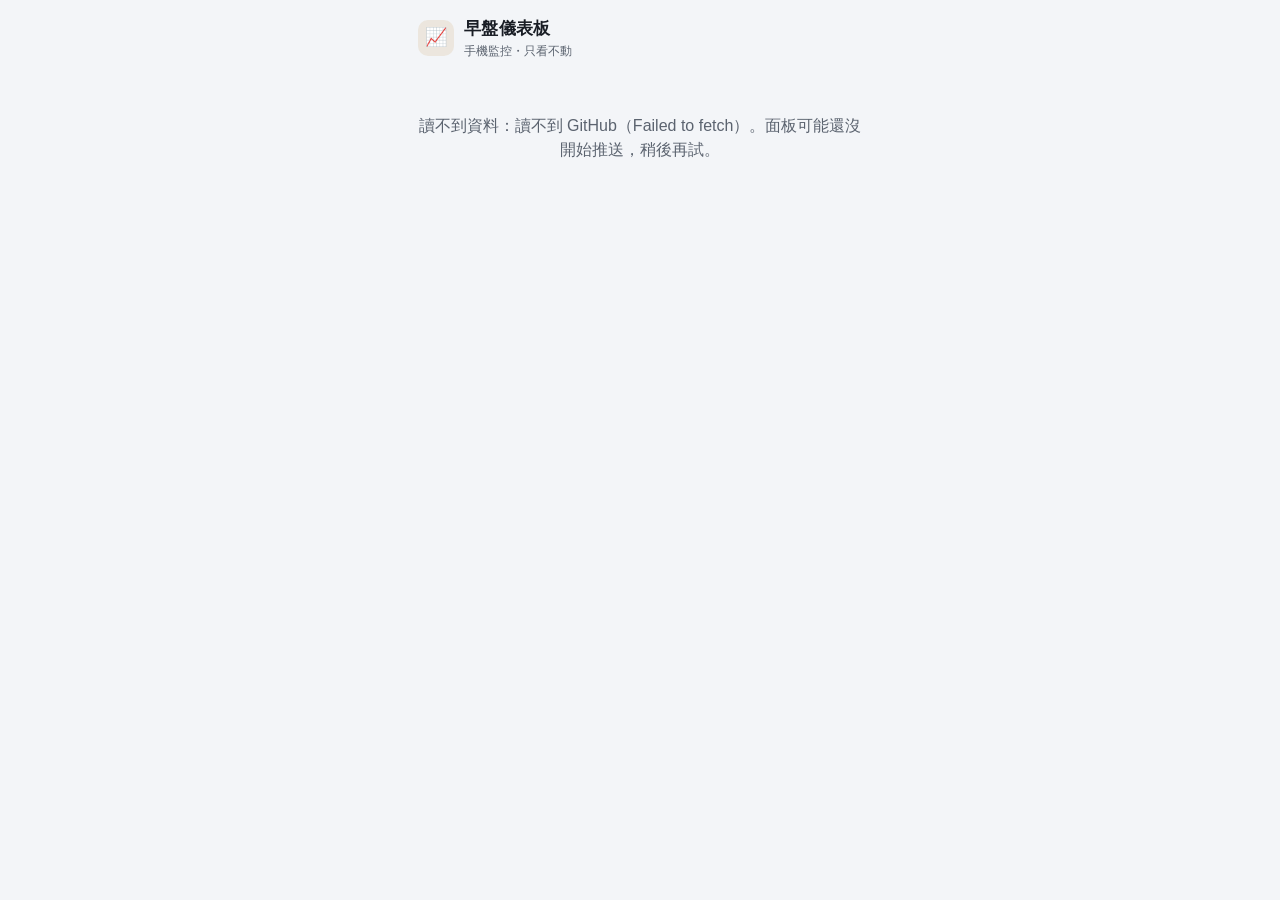
==== commit 5e995de3: "feat(monitor): 手機遠端監控 —— 交易日誌改成「早盤儀表板・手機監控」（只看不動、密碼加密） Benson：晚上不在電腦前，想用手機看面板還活著沒、有沒有自動下單；要密碼，不然知道網址" ====
--- a/index.html
+++ b/index.html
@@ -1,936 +1,56 @@
 <!DOCTYPE html>
-<!-- data-splash-intro="light" ＝「白起」開場（範本 app-template/motion 的 opt-in 變體）。
-     完整理由寫在下面關鍵路徑 CSS 那一塊，以及 movie-library/CLAUDE.md 第 34～37 條。
-     ⚠️ 必須靜態寫在這裡：用 JS 加的時候第一幀已經畫過了，而且**不會報錯**。 -->
-<html lang="zh-Hant" data-splash-intro="light">
+<!-- ⭐ 2026-09-24 改版：交易日誌 ⇒ 【早盤儀表板・手機監控】（Benson：晚上不在電腦前，只要看面板還活著沒、有沒有自動下單）。
+     ⛔ 純看、一顆會動到交易的按鈕都沒有。資料 ＝ 面板每 2 分鐘推到 GitHub `monitor` 分支的**加密**快照，
+     輸入密碼才解得開（repo 是公開的 ⇒ 沒密碼只看得到亂碼）。舊的練習日誌功能已拿掉。 -->
+<html lang="zh-Hant">
 <head>
   <meta charset="utf-8">
-  <meta name="viewport" content="width=device-width, initial-scale=1, viewport-fit=cover">
-  <title>微台指交易日誌</title>
-  <meta name="description" content="微台指模擬交易的每日進出場、勝率與心得紀錄">
-
-  <link rel="manifest" href="manifest.webmanifest">
-  <!-- ⚠️ 深色那一條要排在前面：js/splash-boot.js §7b 的 theme-color 追蹤器抓的是
-       document.querySelector('meta[name="theme-color"]')＝**第一個**。
-       這支 App 的 manifest.background_color 是 #0F1218（深色），
-       開場的落地底色也是它，所以要追蹤的就是這一條。 -->
+  <meta name="viewport" content="width=device-width,initial-scale=1,viewport-fit=cover">
   <meta name="theme-color" content="#0F1218" media="(prefers-color-scheme: dark)">
   <meta name="theme-color" content="#F3F5F8" media="(prefers-color-scheme: light)">
-
+  <meta name="apple-mobile-web-app-capable" content="yes">
+  <meta name="apple-mobile-web-app-status-bar-style" content="black-translucent">
+  <meta name="apple-mobile-web-app-title" content="儀表板監控">
+  <title>儀表板監控</title>
+  <link rel="manifest" href="manifest.webmanifest">
   <link rel="apple-touch-icon" href="icons/apple-touch-icon.png">
-  <meta name="apple-mobile-web-app-capable" content="yes">
-  <meta name="mobile-web-app-capable" content="yes">
-  <!-- ⭐⭐ 一定要 black-translucent，不可以改回 black（v21，2026-08-28）。
-       症狀（Benson 的螢幕錄影逐格，1180×2556、59.94fps）：開場漸深的時候，
-       畫面最上緣有一條 26 CSS px 的**淺色帶**跟不上內容，約 1 秒後才自己跳成深色。
-       根因：`black` ⇒ iOS 在頁面**外面**另外畫一條實心的狀態列底，那條底取用
-       <meta theme-color> 的頻率遠低於每幀 ⇒ js/splash-boot.js §7b 的每幀追蹤器
-       再準也追不上，它就卡在最初那個淺色。
-       `black-translucent` ⇒ 狀態列**沒有自己的底**，直接疊在我們畫的畫面上
-       ⇒ 跟開場一起變，**結構上不可能不同步**。movie-library 用的就是這一條
-       （Benson 評「完美」），§7b 的註解也是照 black-translucent 寫的。
-       ⚠️ 代價：WebView 會延伸到狀態列底下 ⇒ 貼頂的東西必須自己讓開
-          （.topbar 的 padding-top 已經帶 var(--safe-t)，實測 59px 有吃到）。 -->
-  <meta name="apple-mobile-web-app-status-bar-style" content="black-translucent">
-  <meta name="apple-mobile-web-app-title" content="交易日誌">
-
-  <!-- ⭐⭐ 關鍵路徑 CSS：第一次繪製的那一幀就長這樣。
-       這一塊刻意排在所有 <link> 之前，而且**不依賴任何外部檔案**
-       （顏色一律走 var(--splash-*, 後備字面值)）。
-
-       為什麼要有它：iPhone 從主畫面開 PWA 的順序是
-         系統開場（manifest.background_color ＋ icon）→ 建 WKWebView
-         → **這一段是白的** → 我們的頁面第一次繪製。
-       三支外部 CSS 只要有一支沒到位（離線、SW 殼快取沒建完、部署漏檔），
-       第一次繪製就會是**純白**、沒有任何開場。
-
-       ⭐ 「白起」變體（<html data-splash-intro="light">）：
-          movie-library 的螢幕錄影逐格（59.94fps）證明，那個白**不是**「瀏覽器還沒畫」
-          的瞬間空白（那會是硬切），而是 iOS 自己在跑的一段**平滑漸變**
-          （把系統啟動圖淡出、淡進 WKWebView，中央像素實測 #ebebeb）。
-          我們畫得再快也排在它後面 ⇒ 這一版**不跟它搶，改成接住它**：
-          第一幀就是 #ebebeb，700ms 內平順沉成 #0F1218，金色「誌」在過程中浮出來。
-          白不再是意外，是開場的第一拍；畫面上沒有硬切點可以「閃」。
-
-       ⚠️ 我們**刻意不改 manifest.background_color**（那是另一條路 C1：連 iOS 的系統
-          啟動圖一起變白、完全沒有接縫，但**要 Benson 把 App 從主畫面移除重加**，
-          而且他的 localStorage 看起來會像被清掉。他上一支選的就是不用重加的這一版）。
-       ⚠️ 變數的**落地值不在這裡**，在最下面那一塊 <style>（它必須排在 css/splash.css
-          之後才蓋得過範本自己的預設品牌「範／App 範本／#241f1b」）。
-          這裡只放「連 splash.css 都沒載到」時要用的後備字面值。
-       ⚠️ 符號的字色刻意不在這裡宣告：它是 splash-boot.js 的 onColor() 從 accent
-          算出來的（白字／深字取對比高的那個，最差有下界），不是設定項。
-       ⚠️ 漸變本體住在 css/splash.css §7（非阻塞），所以三支 CSS 全掛時畫面會**停在白色**
-          直到開場被收掉。這是刻意的取捨：這一塊只放「靜止的第一幀」，不放動畫
-          —— 放了就是同一條規則活在兩個地方，改 token 時必分岔。 -->
-  <style>
-    html:not([data-splash="off"]),
-    html[data-cssgate]{background:var(--splash-bg,#0F1218);}
-    /* 白起：開場播放中（冷啟動、還沒收場）第一幀就是 iOS 淡出後留下的那片白。
-       ⚠️ 後備值 #ebebeb 必須逐字等於 css/splash.css 的 --sp-start（tools/check-splash.js 在比對）。 */
-    html[data-splash-intro="light"]:not([data-splash="off"]){background:var(--sp-start,#ebebeb);}
-    html[data-splash-intro="light"] #splash{background:var(--sp-start,#ebebeb);}
-    /* ⭐⭐ 開場播放中，**<body> 自己的底色要讓開**（完整理由在 css/splash.css §7a2）。
-       css/style.css 的 `body{background:var(--bg)}` 是畫在 html 畫布**上面**的第二層底色，
-       所以只要有一塊畫面沒被 #splash 蓋到，露出來的是那一片**沒有動過的 #0F1218**，
-       不是上面那條正在沉的顏色（movie-library 的錄影拍到過：下緣一條 58px 的純深色，
-       home 指示條同時翻白，兩格後恢復）。
-       ⚠️ 一定要 transparent，不可以讓 body 自己再跑一次同樣的漸變 ——
-          那是同一條時間線活在兩個地方，改 token 時必分岔。
-       ⚠️ 這一條**必須也寫在關鍵路徑塊**，不能只寫在 css/splash.css：
-          三支樣式表是非阻塞的，style.css 有可能先到、splash.css 後到，
-          中間那個窗口 body 就是深色的。
-       ⚠️ 權重 (0,3,1) 壓得過 style.css 的 `body` (0,0,1)，不必 !important。
-       ⚠️ 順帶把 body 的 radial-gradient 一起關掉（background 是簡寫），
-          收場之後規則不再匹配，漸層自己回來。 */
-    html[data-splash-intro="light"]:not([data-splash="off"]) body{background:transparent;}
-    /* 減少動態：白起整個關掉、退回深色第一幀（理由在 css/splash.css §7f ——
-       --dur-* 全部塌成 1ms 之後沒有過程可言，白只剩「多跳一次」）。
-       這一塊也要有，不然 reduce 使用者會看到「白一下下 → 深」。 */
-    @media (prefers-reduced-motion:reduce){
-      html[data-splash-intro="light"]:not([data-splash="off"]),
-      html[data-splash-intro="light"] #splash{background:var(--splash-bg,#0F1218);}
-    }
-    /* FOUC 閘門（配合非阻塞 CSS）：全掃描不是白名單，
-       以後在 body 底下多加一個浮動元素也不會漏。 */
-    html[data-cssgate] body > *:not(#splash){visibility:hidden;}
-    /* ⭐⭐ 開場**播放中**，App 內容一律不要畫出來。
-       閘門開的那一格（三支樣式表回報完成）App 內容會從 hidden 變可見，
-       只要有一塊畫面沒被 #splash 蓋到就會在那一格露出深色的 App。
-       這一條把整類問題結構性消掉：開場播放中根本不畫，蓋不蓋得滿就不再是正確性的前提。
-       ⚠️ 三個性質缺一不可（少一個就變成「App 永遠看不見」）：
-         ① :not([data-splash="off"]) ⇒ 熱啟動不受影響（boot 在 body 解析前就掛 off）；
-         ② :not(.out) ⇒ 收場淡出一開始就放行，App 才有得跟它交叉淡入；
-         ③ #splash 一從 DOM 移除選擇器就失效 ⇒ boot 的交棒保險絲與 splashFallback() 都救得回來。
-       ⚠️ JS 被停用時 <html> 上沒有 data-splash ⇒ 這條會匹配 ⇒ App 被藏死，
-          所以下面 <noscript> 那塊**必須**同時解除它。
-       ⚠️ 用兄弟選擇器（~）是因為 #splash 是 body 的第一個子元素；
-          新增元素請一律加在 #splash **後面**。 */
-    html:not([data-splash="off"]) #splash:not(.out) ~ *{visibility:hidden;}
-    #splash{
-      position:fixed; inset:0; z-index:200; overflow:hidden;
-      background:var(--splash-bg,#0F1218); color:var(--splash-ink,#E7E9ED);
-      user-select:none; -webkit-user-select:none;
-    }
-    html[data-splash="off"] #splash{display:none;}
-    .sp-core{position:absolute; inset:0;}
-    /* 位置與尺寸逐字照 css/splash.css（對得準系統開場的 icon） */
-    .sp-glyph{
-      position:absolute; left:50%; top:50%;
-      width:76px; height:76px; margin:-38px 0 0 -38px;
-      border-radius:22px; background:var(--splash-accent,#E3A951);
-      /* ⚠️ 字色只「引用」不「宣告」：值是 splash-boot.js 的 onColor(accent) 在 <head>
-         就算好寫進 :root 的 inline style 的（跟著鑰匙圈換色，最差對比有下界）。
-         這裡寫死一個色碼就變成同一條規則活在兩個地方，換色時一定分岔。 */
-      color:var(--splash-on-accent);
-      display:flex; align-items:center; justify-content:center;
-      font-size:34px; font-weight:800; letter-spacing:.02em;
-      font-family:-apple-system,BlinkMacSystemFont,"Segoe UI","PingFang TC","Noto Sans TC","Microsoft JhengHei",sans-serif;
-    }
-    .sp-glyph::before{content:var(--splash-glyph,"誌");}
-    .sp-below{
-      position:absolute; left:0; right:0; top:50%;
-      margin-top:58px; padding:0 26px; text-align:center;
-      font-family:-apple-system,BlinkMacSystemFont,"Segoe UI","PingFang TC","Noto Sans TC","Microsoft JhengHei",sans-serif;
-    }
-    /* ⭐⭐ 這一塊畫的是**動畫的起始狀態**，不是完成態。
-       三支樣式表是非阻塞的 ⇒ 時序一定是
-         第一次繪製（這一塊畫的）→ 幾十毫秒～數百毫秒 → css/splash.css 套用 → 動畫從頭跑。
-       畫完成態的話 splash.css 一到就會跳回起始狀態（符號淡掉再淡回來、名字消失再出現）
-       —— movie-library 的錄影逐格拍到過，Benson 說「有點小奇怪」的就是它。
-       ⚠️ 代價：三支 CSS 全 404 時符號與名字**不會出現**（只剩底色 ＋ 保險絲把開場收掉）。
-          那個取捨是刻意的：CSS 404 是罕見故障，跳動是每一次開 App 都會發生。
-       ⚠️ --lift／--scale-in 是 css/motion.css 的 token，刻意**不寫後備字面值**：
-          motion.css 也沒到位時 var() 代換失敗 ⇒ transform 退回 none，
-          而 opacity 仍然是 0（看不見）⇒ 視覺上沒有差別；
-          寫死後備值才會變成「同一個數字活在兩個地方」。 */
-    .sp-name{
-      font-size:20px; font-weight:700; letter-spacing:-.01em; line-height:1.3;
-      /* ＝ css/splash.css @keyframes sp-up 的 from */
-      opacity:0; transform:translateY(var(--lift));
-    }
-    .sp-name::before{content:var(--splash-name,"微台指交易日誌");}
-    /* 白起：符號也是浮出來的 ⇒ 第一幀還沒出現（＝ @keyframes sp-emerge 的 from）。
-       印記那一版的符號第一幀本來就是實心的，所以這條**不可以**寫成無條件的。 */
-    html[data-splash-intro="light"] .sp-glyph{opacity:0; transform:scale(var(--scale-in));}
-    .sp-tag{display:none;}
-  </style>
-
-  <script>
-    /* 必須在 splash-boot 之前 */
-    window.SPLASH_CONFIG = {
-      appId: "trade-log",       /* ASCII，跟 repo 同名，也跟 keyring.json 的 apps[].id 一樣 */
-      version: "1",             /* 改版時 +1，改版後第一次進站會再播一次開場 */
-      keyringUrl: "https://xd1104.github.io/keyring/keyring.json",
-      bootSelector: ".app, .fab",   /* 要播進場動畫的容器：主欄 ＋ 浮動按鈕 */
-      defaults: {               /* 鑰匙圈沒設、或讀不到時用這一組 */
-        name: "微台指交易日誌",
-        glyph: "誌",
-        bg: "#0F1218",
-        accent: "#E3A951",
-        ink: "#E7E9ED",
-        tagline: "一天一筆，記錄與檢討自己"
-      }
-    };
-  </script>
-  <!-- ⚠️⚠️ 下面這一整段是 js/splash-boot.js 的**逐字副本**，不要手改。
-       改法：改 js/splash-boot.js，然後跑
-         node ../app-template/motion/inline-boot.js index.html js/splash-boot.js
-       tools/check-splash.js 會用 SHA-256（換行正規化後）逐位元組比對，分岔就紅；
-       而 js/splash-boot.js 自己又要跟 app-template/motion/splash-boot.js 一致
-       ⇒ 一條兩段的鎖鏈，onColor() 的真相來源全世界只有一個。
-
-       為什麼要 inline 而不是 <script src>：第一次繪製之前必須到齊的**同源請求數**
-       從 2 個（index.html ＋ splash-boot.js）降到 **1 個**。桌機量不出差別，
-       但 iPhone 從主畫面開 PWA 時每一個經過 SW 的子資源都要付一次 WKWebView 的代價。
-
-       ⚠️ 仍然是**同步**、仍然在 <head>、仍然排在所有樣式表 <link> 之前。
-       ⚠️ js/splash-boot.js 這支檔案**要留著**（它是本 repo 的正本來源與比對對象），
-          但它已經不再被 <script src> 載入，所以也**不在 sw.js 的殼快取裡**。 -->
-  <!-- SPLASH-BOOT-INLINE:BEGIN -->
-  <script>
-/* ============================================================
-   splash-boot.js — 開場的「第一幀」那一小段
-   ------------------------------------------------------------
-   ⚠️⚠️ 這支必須是 <head> 裡的**同步 script**（不要 defer、不要 async、
-      不要搬到 body）。它是整個 app 唯一還站在「第一次繪製」關鍵路徑上的
-      JS —— 所以它刻意很小，而且**只做四件事**：
-
-        ① 讀 localStorage 的外觀快取（名字／符號／顏色）
-        ② 把外觀寫成 :root 上的 CSS 變數
-        ③ 冷／熱啟動判斷；熱啟動立刻掛 html[data-splash="off"]
-        ④ 非阻塞 CSS 的閘門（data-cssgate）＋兩條保險絲
-
-   為什麼要拆成兩支（2026-08-27，Benson 螢幕錄影逐格分析之後）：
-     iPhone 從主畫面開 PWA 的順序是
-       iOS 自己的啟動畫面（純黑）→ 約 0.5s 開始**淡出**、淡進 WKWebView
-       → 我們的頁面如果還沒畫出任何東西，這一段就是 WebView 的白底
-       → 我們第一次繪製（實測 0.73s）。
-     所以那個白**不是「瀏覽器還沒畫」的瞬間空白，是一場賽跑**：
-     只要趕在 iOS 開始淡出之前畫出第一幀，白色會整個消失、不是變短。
-     舊版的 <head> 裡站著三支 CSS <link> ＋ 一支 17KB 的 splash.js，
-     四個檔案全部是「畫出第一幀之前非到齊不可」。現在只剩這一支。
-
-   ⚠️ 為什麼不能 defer／async：
-     defer 之後外觀變數會在**第一次繪製之後**才寫進去
-     ⇒ 冷啟動會「先畫預設值、再跳成鑰匙圈設定的名字」（中途換字，不可退步的鐵律）；
-     ⇒ 熱啟動會先畫一幀開場再抽掉（每次切回來都閃一下）。
-
-   ⚠️ onColor()（符號字色的算法）**只准存在這一份**。
-      motion/splash.js 用的是這裡交出去的那一個，不是自己再寫一份。
-      同一條規則活在兩個地方，鑰匙圈換色時一定分岔，而分岔的那一份沒有對比度下界。
-      `node motion/check-splash.js` 會守這件事（splash.js 裡不可以有第二個 onColor）。
-
-   對內（給 motion/splash.js 用，不是公開 API）：window.SplashBoot
-   公開 API 仍然是 window.Splash（由 motion/splash.js 定義）。
-   ============================================================ */
-(function () {
-  "use strict";
-
-  var W = window;
-  var D = document;
-  var root = D.documentElement;
-  var has = function (o, k) { return Object.prototype.hasOwnProperty.call(o, k); };
-
-  /* iOS Safari 要有 touch 監聽，:active 才會生效
-     （沒有這一行，手機上所有按下回饋都是死的）。
-     刻意放在 boot 不放 splash.js：splash.js 現在在 body 尾端，
-     萬一它沒載到，按下回饋不應該跟著一起死。 */
-  try {
-    D.addEventListener("touchstart", function () {}, { passive: true });
-  } catch (e) {
-    D.addEventListener("touchstart", function () {}, false);
-  }
-
-  /* ============================================================
-     0. 設定
-     ============================================================ */
-  var CFG = W.SPLASH_CONFIG || {};
-  var APP_ID = CFG.appId || "app";
-  var APP_VER = String(CFG.version == null ? "1" : CFG.version);
-  var KEYRING_URL = has(CFG, "keyringUrl")
-    ? CFG.keyringUrl
-    : "https://xd1104.github.io/keyring/keyring.json";
-  var SPLASH_SEL = CFG.splashSelector || "#splash";
-  var BOOT_SEL = CFG.bootSelector || "#app";
-  var DEFAULTS = CFG.defaults || {};
-
-  /* localStorage：外觀快取。key 由 PM 定死，不可以自己改。 */
-  var CACHE_KEY = "splash:" + APP_ID;
-  /* sessionStorage：冷啟動判斷。帶版本是為了改版後第一次進站再播一次。 */
-  var SEEN_KEY = "splash-seen:" + APP_ID + ":" + APP_VER;
-
-  var REDUCE = false;
-  try {
-    REDUCE = !!(W.matchMedia && W.matchMedia("(prefers-reduced-motion: reduce)").matches);
-  } catch (e) {}
-
-  var nowFn =
-    W.performance && typeof W.performance.now === "function"
-      ? function () { return W.performance.now(); }
-      : function () { return Date.now(); };
-  /* ⭐ t0 要在**這裡**取，不可以在 splash.js 取：splash.js 現在跑得比較晚，
-     用它自己的起點算「最短顯示」會讓開場整段往後多停一截。 */
-  var t0 = nowFn();
-  function elapsed() { return nowFn() - t0; }
-
-  /* ============================================================
-     1. 外觀資料的清洗（鑰匙圈是外部來源，一律當成不可信）
-     ------------------------------------------------------------
-     每個欄位都可能不存在或是空字串 → 一律 fallback 到 app 的預設值。
-     缺欄位不是錯誤，不要報錯、不要在 console 留紅字。
-     ============================================================ */
-  /* 契約只收 3 碼與 6 碼：開場底色帶 alpha 沒有意義（下面是空的），不該進契約。 */
-  var RE_COLOR = /^#([0-9a-f]{3}|[0-9a-f]{6})$/i;
-
-  /* 丟掉控制字元（含換行——CSS 字串裡不能有），再去頭尾空白、截長度。
-     刻意用迴圈不用正則的控制字元類別：原始碼裡不要出現真的控制字元。 */
-  function txt(v, max) {
-    if (v == null) return "";
-    var raw = String(v);
-    var s = "";
-    for (var i = 0; i < raw.length; i++) {
-      var c = raw.charCodeAt(i);
-      if (c < 32 || c === 127) continue;
-      s += raw.charAt(i);
-    }
-    s = s.replace(/^\s+|\s+$/g, "");
-    return s.length > max ? s.slice(0, max) : s;
-  }
-  function col(v) {
-    var s = txt(v, 12);
-    return RE_COLOR.test(s) ? s : "";
-  }
-  function oneChar(v) {
-    var s = txt(v, 8);
-    if (!s) return "";
-    /* 用 Array.from 才不會把 emoji／罕用字的代理對切成半個字 */
-    var arr = typeof Array.from === "function" ? Array.from(s) : s.split("");
-    return arr[0] || "";
-  }
-
-  /* ⭐ 符號字色：白字與深字各算一次 WCAG 對比度，取高的那個；
-     近乎平手時偏好白字（見下方 15% 規則）。
-     （PM 2026-08-25 拍板：符號本身的文字色「不進契約、不讓使用者設定」。
-       多一個色票就多一種「調成看不見」的可能——keyring 踩過主要按鈕
-       變透明、純功能測試抓不到的雷。自動算才有下界。
-       這段程式碼與鑰匙圈後台的預覽縮圖是同一份，改的話兩邊要一起改，
-       否則 Benson 在後台看到的跟實機不一樣。）
-
-     ⚠️ 不要改回「亮度 > 門檻」那種猜法——飽和的綠／青會被誤判成暗底而給白字，
-        實測最差只有 2.08:1（全色域 6.8% 低於 3:1）。這裡的 gamma 校正不是裝飾。
-     ⭐ 這個做法可靠的理由不是「亮度猜得準」，而是
-        「取兩個候選中對比較高的那個，所以最差情況有下界」。
-        含 15% 平手偏白之後，全色域「窮舉」16,777,216 色實測最差 3.95:1 @ #438c83，
-        0.000% 低於 3:1。
-        ⚠️ 這個數字一定要用窮舉量：抽樣（step 8）會給出假的最差色 4.28:1 @ #e04000，
-           比真值樂觀 8%，而且指向錯的顏色。
-     ⚠️⚠️ 這是**全專案唯一一份** onColor()。2026-08-27 拆檔時它從 splash.js 搬到這裡，
-        splash.js 不可以再寫一份、app 的 index.html 也不可以 inline 一份。 */
-  function relLum(hex){
-    var h = String(hex||"").replace("#","");
-    /* 4 碼／8 碼帶 alpha：丟掉 alpha 再算。
-       契約已經收窄成只收 3 碼與 6 碼（見 RE_COLOR），這裡仍然要正確處理——
-       不要因為上游收窄了就假設不會發生。
-       舊版對 4/8 碼一律 return 0（當成純黑）⇒ 永遠給白字，
-       #ffffffff 會變成白字白底 1.00:1，「有下界」的保證整個破功。 */
-    if(h.length === 4){ h = h.slice(0,3); }
-    if(h.length === 8){ h = h.slice(0,6); }
-    if(h.length === 3){ h = h[0]+h[0]+h[1]+h[1]+h[2]+h[2]; }
-    if(!/^[0-9a-fA-F]{6}$/.test(h)){ return 0; }
-    var c = [0,2,4].map(function(i){
-      var v = parseInt(h.substr(i,2),16) / 255;
-      return v <= 0.03928 ? v/12.92 : Math.pow((v+0.055)/1.055, 2.4);
-    });
-    return 0.2126*c[0] + 0.7152*c[1] + 0.0722*c[2];
-  }
-  function contrast(l1, l2){
-    var hi = Math.max(l1,l2), lo = Math.min(l1,l2);
-    return (hi + 0.05) / (lo + 0.05);
-  }
-  var ON_LIGHT = "#ffffff";
-  var ON_DARK  = "#1a1310";
-  function onColor(bg){
-    var L = relLum(bg);
-    var w = contrast(1, L);               /* 白字 */
-    var d = contrast(relLum(ON_DARK), L); /* 深字 */
-    if(w >= d){ return ON_LIGHT; }
-    /* 近乎平手（差距 <15%）時偏好白字：兩者都夠讀，但深字會讓符號從
-       「發光的徽章」變成「挖空的洞」，跟開場其餘的淺色字分屬兩套語言。
-       ⚠️ 這個 15% 是拿「最差對比」換來的，動它之前先跑全色域斷言。 */
-    return (d - w) / d < 0.15 ? ON_LIGHT : ON_DARK;
-  }
-
-  /* 把任意來源（鑰匙圈的 splash 物件 / 快取 / app 預設）洗成同一個形狀。
-     只留下有值的欄位，空字串一律丟掉 ⇒ 合併時自然會 fallback。 */
-  function clean(o) {
-    var s = o && typeof o === "object" ? o : {};
-    var out = {};
-    var name = txt(s.name, 24);      if (name) out.name = name;
-    var glyph = oneChar(s.glyph);    if (glyph) out.glyph = glyph;
-    var tag = txt(s.tagline, 48);    if (tag) out.tagline = tag;
-    var bg = col(s.bg);              if (bg) out.bg = bg;
-    var accent = col(s.accent);      if (accent) out.accent = accent;
-    var ink = col(s.ink);            if (ink) out.ink = ink;
-    return out;
-  }
-  function isEmpty(o) {
-    for (var k in o) { if (Object.prototype.hasOwnProperty.call(o, k)) return false; }
-    return true;
-  }
-  function merge(base, over) {
-    var out = {};
-    var k;
-    for (k in base) { if (Object.prototype.hasOwnProperty.call(base, k)) out[k] = base[k]; }
-    for (k in over) { if (Object.prototype.hasOwnProperty.call(over, k)) out[k] = over[k]; }
-    return out;
-  }
-
-  /* ============================================================
-     2. 快取（localStorage）
-     ------------------------------------------------------------
-     隱私模式／存取被擋時全部安靜失敗——開場不可以因為存不了東西就掛掉。
-     ============================================================ */
-  function readCache() {
-    try {
-      var raw = W.localStorage.getItem(CACHE_KEY);
-      if (!raw) return {};
-      return clean(JSON.parse(raw));
-    } catch (e) {
-      return {};
-    }
-  }
-  function writeCache(look) {
-    try { W.localStorage.setItem(CACHE_KEY, JSON.stringify(look)); } catch (e) {}
-  }
-  function dropCache() {
-    try { W.localStorage.removeItem(CACHE_KEY); } catch (e) {}
-  }
-
-  /* ============================================================
-     3. 套用外觀（只動 :root 上的 --splash-* 變數）
-     ------------------------------------------------------------
-     ⭐ 只影響開場那一幕。不碰 app 的品牌色、標題、manifest、theme-color。
-     文字要包成 CSS 字串（splash.css 是用 content:var(--splash-name) 畫的）。
-     ============================================================ */
-  function cssStr(s) {
-    return '"' + String(s).replace(/\\/g, "\\\\").replace(/"/g, '\\"') + '"';
-  }
-  function setVar(name, value) {
-    if (value) { root.style.setProperty(name, value); }
-  }
-  function applyLook(look) {
-    setVar("--splash-bg", look.bg);
-    setVar("--splash-ink", look.ink);
-    if (look.accent) {
-      setVar("--splash-accent", look.accent);
-      /* 符號字色不是設定項，是算出來的（見 onColor） */
-      setVar("--splash-on-accent", onColor(look.accent));
-    }
-    if (look.glyph) setVar("--splash-glyph", cssStr(look.glyph));
-    if (look.name) setVar("--splash-name", cssStr(look.name));
-    if (look.tagline) setVar("--splash-tagline", cssStr(look.tagline));
-  }
-
-  /* ============================================================
-     4. 冷啟動判斷（只有冷啟動才播）
-     ------------------------------------------------------------
-     用 sessionStorage，不要用 localStorage：
-     sessionStorage 的生命週期剛好等於「這一次啟動」——
-     PWA 從主畫面重開＝新 session ⇒ 會播；
-     切分頁、鎖屏解鎖、返回＝同一個 session ⇒ 不播。
-     localStorage 會變成「一輩子只播一次」。
-     ⚠️ 不准掛在 visibilitychange / focus / pageshow 上重播。
-        bfcache 返回（pageshow.persisted）JS 根本不會重跑，什麼都不用做。
-     ============================================================ */
-  function isColdStart() {
-    try {
-      if (W.sessionStorage.getItem(SEEN_KEY)) return false;
-      W.sessionStorage.setItem(SEEN_KEY, "1");
-      return true;
-    } catch (e) {
-      return true; /* 隱私模式：寧可多播一次，不要整個 app 掛掉 */
-    }
-  }
-
-  /* ============================================================
-     5. 起手式（在 <head> 就跑完，body 還沒開始解析）
-     ============================================================ */
-  var builtin = clean(DEFAULTS);
-  var cached = readCache();
-  /* 快取優先，缺的欄位用 app 內建預設補。沒有快取就整個用內建預設。 */
-  var LOOK = merge(builtin, cached);
-  applyLook(LOOK);
-
-  var COLD = isColdStart();
-  if (!COLD) {
-    /* 熱啟動：連一幀都不要畫出來（CSS: html[data-splash="off"] #splash{display:none}） */
-    root.setAttribute("data-splash", "off");
-  }
-
-  /* ============================================================
-     6. 非阻塞 CSS 的閘門（data-cssgate）
-     ------------------------------------------------------------
-     三支樣式表改成 media="print" onload="this.media='all'" ⇒ 它們不再擋第一次繪製。
-     代價是：**熱啟動**（不播開場、直接看 app）在 CSS 到齊之前會看到
-     一份沒套樣式的 DOM ＝ FOUC。所以 boot 一進來就先把閘門關上
-     （關鍵路徑 CSS 裡：html[data-cssgate] #app{visibility:hidden}），
-     CSS 到齊（或失敗、或保險絲燒了）才開。
-
-     ⭐ 三條鐵律：
-       ① 閘門**只有 boot 關得起來**。JS 被停用、或這支檔案沒載到 ⇒
-          html 上根本不會有 data-cssgate ⇒ 畫面照常顯示。
-          （守衛要寫成「有人負責開，才准關」。）
-       ② 開閘條件是「每一支 link 都回報過」**或**保險絲時間到；兩條路都會
-          強制把 media 改回 all —— 寧可 FOUC，也不可以把 app 永遠藏起來。
-       ③ 閘門期間 <html> 的底色是 --splash-bg（深色），不是白的。
-          那一段本來就是這場賽跑要贏的一段，不可以在這裡自己補一塊白。
-     ============================================================ */
-  var CSS_FUSE = 2000;
-  var gateOpen = false;
-  var domReady = false;
-
-  root.setAttribute("data-cssgate", "");
-
-  function deferredLinks() {
-    try { return D.querySelectorAll("link[data-splash-css]"); } catch (e) { return []; }
-  }
-  function openGate() {
-    if (gateOpen) return;
-    gateOpen = true;
-    /* 強制收尾：onload 沒觸發（某些 Safari 版本對 media 切換的怪癖）
-       也要把樣式套上去，否則 app 會永遠是裸的 HTML。 */
-    var ls = deferredLinks();
-    for (var i = 0; i < ls.length; i++) {
-      try { if (ls[i].media !== "all") { ls[i].media = "all"; } } catch (e) {}
-    }
-    root.removeAttribute("data-cssgate");
-  }
-  function checkGate() {
-    if (gateOpen || !domReady) return;
-    var ls = deferredLinks();
-    for (var i = 0; i < ls.length; i++) {
-      if (!ls[i].getAttribute("data-css-done")) return;
-    }
-    openGate();   /* 一支都沒有（app 用的是傳統阻塞式 CSS）也算到齊 */
-  }
-  /* 由 <link onload/onerror> 呼叫。刻意掛在 window 上：行內屬性只看得到全域。
-     ⚠️ 404 也要呼叫（onerror）——「CSS 不見了」不可以變成「app 永遠看不見」。 */
-  W.__splashCss = function (link) {
-    try {
-      link.media = "all";
-      link.setAttribute("data-css-done", "1");
-    } catch (e) {}
-    checkGate();
-  };
-  W.setTimeout(openGate, CSS_FUSE);   /* 保險絲：寧可 FOUC 也不可以永遠藏起來 */
-
-  /* ============================================================
-     7. 交棒保險絲：splash.js 沒載到也一定要能用
-     ------------------------------------------------------------
-     ⭐ splash.js 現在在 <body> 尾端 ⇒ 它離線／漏檔沒載到的機率比以前高。
-        以前保險絲住在 splash.js 自己裡面（＝那支檔案沒到就沒有保險絲），
-        現在挪一份到 boot：沒有人接手就自己把開場收掉。
-        （呼叫端 app.js 的 window.Splash && … 守衛仍然要留，這是第二層。）
-     ============================================================ */
-  var TAKEOVER_FUSE = 7000;
-  /* ⚠️ hardRemove() **刻意不開閘門**。
-     熱啟動時 splash.js 一到 DOM ready 就會呼叫它（開場連一幀都不播），
-     那時候 CSS 通常還沒到 —— 在這裡順手開閘等於把 ② 的代價又還回去，
-     熱啟動會露出沒套樣式的 DOM。閘門只有兩個開法：CSS 全回報，或 2 秒保險絲。
-     （2026-08-27 §78c 實測抓到：原本寫在這裡，熱啟動的閘門 0ms 就開了。） */
-  function hardRemove() {
-    try {
-      var sp = D.querySelector(SPLASH_SEL);
-      if (sp && sp.parentNode) { sp.parentNode.removeChild(sp); }
-      root.setAttribute("data-splash", "off");
-    } catch (e) {}
-  }
-  W.setTimeout(function () {
-    if (W.__splashTakeover) { return; }   /* splash.js 有接手，交給它 */
-    hardRemove();
-    /* 沒有人接手＝這一頁大概也出了別的事，閘門一起開掉，不要留一片空白 */
-    openGate();
-  }, TAKEOVER_FUSE);
-
-  function onDomReady(fn) {
-    if (D.readyState === "loading") {
-      D.addEventListener("DOMContentLoaded", fn, { once: true });
-    } else {
-      fn();
-    }
-  }
-  onDomReady(function () { domReady = true; checkGate(); });
-
-  /* ============================================================
-     7b. ⭐⭐ <meta name="theme-color"> 跟著開場的底色走（v1.6.3，2026-08-28）
-     ------------------------------------------------------------
-     為什麼要有這一段：
-       iOS 從主畫面開 PWA 時，**頁面之外**的那一圈（safe-area／overscroll／
-       home 指示條那一帶）不是我們畫的，是系統畫的，而系統參考的顏色候選有兩個：
-       manifest 的 background_color（安裝當下抄走、改不動）與 **<meta theme-color>**。
-       深色 app 開淺色開場（白起）時，這兩個值都還說「我是深色的」
-       ⇒ 交接的那一兩格，畫面下緣有機會被畫成一條深色。
-       movie-library 2026-08-28 的螢幕錄影就有這麼一條（58px、純 #0b0d12、
-       home 指示條同時翻白＝ iOS 認定那塊是深色的）。
-       **manifest.background_color 不准動**（動了 iOS 的系統啟動圖才會變，
-       而那要使用者把 app 從主畫面移除重加）⇒ 我們能動的只有 theme-color。
-
-     ⚠️ 這條深色帶有**兩個都說得通的成因**，而且本機複現不出來：
-       ① 系統拿 theme-color 去畫頁面之外 ⇒ 這一段負責；
-       ② 頁面自己有一塊沒被 #splash 蓋到、露出 body 的底色 ⇒ splash.css §7a2 負責。
-       兩個成因的顏色**剛好一樣**（app 的 --bg ＝ theme-color ＝ manifest），
-       所以錄影分不出來是哪一個。兩邊都修，不要挑一個信。
-
-     做法：**追蹤 <html> 當下的 computed background-color**，不是自己再算一次漸變。
-       - 顏色的真相來源只有一個（splash.css §7a 的 sp-sink-bg），
-         這裡只是「把畫面上的顏色抄給系統」⇒ 不可能跟畫面對不上。
-       - 因此**不需要知道任何時長**（--sp-lead／--sp-sink 都不必讀），
-         換 token、換變體、reduce、CSS 沒載到，全部自動正確。
-       - 印記變體與 reduce 之下 html 的底色本來就等於 theme-color
-         ⇒ tcPut() 比對過就跳過，**一個位元組都不會寫** ＝ 這一段對它們是隱形的。
-
-     ⚠️ 狀態列：Benson 的錄影顯示**淺色開場時狀態列文字已經是黑的**，
-        而那時 theme-color 是 #0b0d12（深色）⇒ **iOS 沒有拿 theme-color 決定狀態列文字**
-        （這支 app 用的是 apple-mobile-web-app-status-bar-style=black-translucent，
-        iOS 自己看內容決定）。就算某個版本的 iOS 會看，這裡給的也永遠是
-        **畫面當下的真實底色** ⇒ 「淺底配黑字、深底配白字」自動成立，
-        不會出現「theme-color 說淺、畫面已經變深」那種字看不見的窗口。
-     ⚠️ 收場一定要換回**原本的字面值**（不是等價的 rgb()），
-        否則 app 跑起來之後 theme-color 會變成一個沒人設定過的字串。
-     ⚠️ 只在冷啟動跑。熱啟動不播開場，theme-color 從頭到尾都該是 app 自己的深色。
-     ============================================================ */
-  var TC_META = null, TC_ORIG = null, TC_NOW = null, TC_OFF = false;
-
-  /* 畫面當下的底色（＝ <html> 的 computed background-color）。
-     透明或讀不到就回空字串 —— 寧可不寫，也不要把狀態列交給瀏覽器猜。 */
-  function tcRead() {
-    try {
-      var v = W.getComputedStyle(root).backgroundColor;
-      if (!v || v === "transparent" || v.indexOf(", 0)") > 0) { return ""; }
-      return v;
-    } catch (e) { return ""; }
-  }
-  /* 只為了比對「是不是同一個顏色」：#0b0d12 與 rgb(11, 13, 18) 必須算相等，
-     否則印記變體每一幀都會白寫一次。 */
-  function tcRGB(s) {
-    var t = String(s || "").replace(/\s+/g, "").toLowerCase(), m;
-    if (/^#[0-9a-f]{3}$/.test(t)) {
-      return [parseInt(t.charAt(1) + t.charAt(1), 16),
-              parseInt(t.charAt(2) + t.charAt(2), 16),
-              parseInt(t.charAt(3) + t.charAt(3), 16)].join(",");
-    }
-    if (/^#[0-9a-f]{6}$/.test(t)) {
-      return [parseInt(t.substr(1, 2), 16), parseInt(t.substr(3, 2), 16), parseInt(t.substr(5, 2), 16)].join(",");
-    }
-    m = /^rgba?\((-?\d+),(-?\d+),(-?\d+)/.exec(t);
-    if (m) { return m[1] + "," + m[2] + "," + m[3]; }
-    return t;
-  }
-  function tcPut(v) {
-    if (!TC_META || !v) { return; }
-    if (TC_NOW !== null && tcRGB(v) === tcRGB(TC_NOW)) { return; }
-    TC_NOW = v;
-    try { TC_META.setAttribute("content", v); } catch (e) {}
-  }
-  function tcRestore() {
-    if (TC_OFF) { return; }
-    TC_OFF = true;
-    if (TC_META && TC_ORIG) {
-      TC_NOW = null;   /* 強制寫回原字面值，不要因為「顏色一樣」而留下 rgb(...) */
-      tcPut(TC_ORIG);
-    }
-  }
-  /* 開場收掉了沒？三條路任一條成立都算（跟遮罩那條 CSS 是同一組判準）：
-     data-splash="off"／#splash 離開 DOM／下面的保險絲。
-     ⚠️ `#splash 不在` 這條**必須等 domReady**：這一段在 <head> 就跑了，
-        那時 <body> 根本還沒解析，不擋的話第一個 rAF 就會把自己關掉。 */
-  function tcOver() {
-    try {
-      if (root.getAttribute("data-splash") === "off") { return true; }
-      if (domReady && !D.querySelector(SPLASH_SEL)) { return true; }
-    } catch (e) { return true; }
-    return false;
-  }
-  function tcNext(fn) {
-    try {
-      if (typeof W.requestAnimationFrame === "function") { W.requestAnimationFrame(fn); return; }
-    } catch (e) {}
-    W.setTimeout(fn, 16);
-  }
-  function tcTick() {
-    if (TC_OFF) { return; }
-    if (tcOver()) { tcRestore(); return; }
-    tcPut(tcRead());
-    tcNext(tcTick);
-  }
-  if (COLD) {
-    try { TC_META = D.querySelector('meta[name="theme-color"]'); } catch (e) { TC_META = null; }
-    if (TC_META && TC_META.getAttribute("content")) {
-      TC_ORIG = TC_META.getAttribute("content");
-      /* ⚠️ TC_NOW 要先設成原值，否則第一次寫入沒有東西可以比對 ⇒
-         印記變體（底色本來就等於 theme-color）也會被改寫成等價的 rgb(...)。 */
-      TC_NOW = TC_ORIG;
-      tcPut(tcRead());     /* 第一次繪製之前就要對 */
-      tcNext(tcTick);
-      /* 保險絲：分頁被切到背景時 rAF 會停，這條保證 theme-color 一定換得回來。
-         比交棒保險絲再晚一點（那時開場一定已經被收掉了）。 */
-      W.setTimeout(tcRestore, TAKEOVER_FUSE + 1500);
-    }
-  }
-
-  /* ============================================================
-     8. 交給 motion/splash.js（不是公開 API）
-     ============================================================ */
-  W.SplashBoot = {
-    appId: APP_ID, appVer: APP_VER, keyringUrl: KEYRING_URL,
-    splashSel: SPLASH_SEL, bootSel: BOOT_SEL,
-    cacheKey: CACHE_KEY, seenKey: SEEN_KEY,
-    cold: COLD, reduce: REDUCE, look: LOOK, cached: cached,
-    t0: t0, elapsed: elapsed, now: nowFn,
-    onColor: onColor, relLum: relLum, contrast: contrast,
-    clean: clean, merge: merge, isEmpty: isEmpty,
-    applyLook: applyLook,
-    readCache: readCache, writeCache: writeCache, dropCache: dropCache,
-    hardRemove: hardRemove, openCssGate: openGate, onDomReady: onDomReady
-  };
-})();
-</script>
-<!-- SPLASH-BOOT-INLINE:END -->
-
-  <!-- ⭐ 三支樣式表一律「非阻塞」載入：media="print" 讓瀏覽器不把它們算成
-       render-blocking，onload 再切回 all。這是那場賽跑的第二件套
-       （第一件是把開場拆出 splash-boot 並 inline，第三件是上面的 data-cssgate 閘門）。
-       ⚠️ 三件事缺一不可，各自單獨做都等於零收益（範本那輪實測）。
-       ⚠️ 順序不可以動：style.css → motion.css → splash.css。
-          motion.css 排在 style.css 後面是刻意的（同權重時後宣告者勝）；
-          splash.css 要吃 motion.css 的 --dur-* token，所以一定排在它後面。
-          media="print" 不影響 CSSOM 的順序，順序看的是文件位置。
-       ⚠️ motion.css 只有動效、沒有任何顏色 —— 範本那份的色票變數跟這支 App 撞名
-          （--bg / --surface / --surface-2 / --line），整包抄會把配色蓋掉。
-       ⚠️ onerror 也要回報：CSS 404 不可以變成「App 永遠看不見」。 -->
-  <link rel="stylesheet" href="css/style.css" media="print" data-splash-css
-        onload="this.media='all';window.__splashCss&amp;&amp;window.__splashCss(this)"
-        onerror="window.__splashCss&amp;&amp;window.__splashCss(this)">
-  <link rel="stylesheet" href="css/motion.css" media="print" data-splash-css
-        onload="this.media='all';window.__splashCss&amp;&amp;window.__splashCss(this)"
-        onerror="window.__splashCss&amp;&amp;window.__splashCss(this)">
-  <link rel="stylesheet" href="css/splash.css" media="print" data-splash-css
-        onload="this.media='all';window.__splashCss&amp;&amp;window.__splashCss(this)"
-        onerror="window.__splashCss&amp;&amp;window.__splashCss(this)">
-  <noscript>
-    <link rel="stylesheet" href="css/style.css">
-    <link rel="stylesheet" href="css/motion.css">
-    <link rel="stylesheet" href="css/splash.css">
-    <!-- JS 停用時沒有人會把開場收掉（收屍在 js/splash.js 裡），全螢幕的 #splash
-         會永遠卡在畫面上＝App 打不開。直接不要畫它。
-         第二條：關鍵路徑塊的「開場播放中不畫 App」靠 html[data-splash="off"]，
-         而那個屬性只有 JS 掛得上去 ⇒ JS 停用時那條會匹配、App 被藏死。這裡解除。
-         第三條：同理，「開場播放中 body 底色讓開」也會匹配，畫面會是淺色的。
-         這裡把 body 的底色釘回 App 自己的 --bg。 -->
-    <style>#splash{display:none !important;} #splash ~ *{visibility:visible !important;} body{background:var(--bg) !important;}</style>
-  </noscript>
-
-  <style>
-    /* ⭐ 開場外觀的落地值就這一塊（其餘一律不用動 css/splash.css）。
-       ⚠️ 這一塊**必須留在 css/splash.css 那個 link 標籤後面**：splash.css 是範本複製品，
-          它的 :root 預設值是範本自己的品牌，同權重時後宣告者勝，搬到前面就會被它蓋掉。
-       ⚠️ --splash-bg 必須**逐字**等於 manifest.webmanifest 的 background_color
-          與上面那條深色 meta theme-color（三處本來就都是 #0F1218 ⇒ manifest 完全不用改，
-          他也不必把 App 從主畫面移除重加）。tools/check-splash.js 會逐字比對。
-          ⚠️ 白起的第一幀是 --sp-start（#ebebeb），**刻意跟 manifest 不一樣**；
-             四處一致講的是「開場**沉到最後**的底色」。
-       ⚠️ 開場色票**刻意不跟淺色模式走**：iOS 的系統啟動畫面只吃 manifest 一個固定值，
-          開場跟著主題變的話，深色系統啟動圖後面接一段淺色開場會多一次跳動。
-          （代價：淺色模式下收場時會從深色開場交棒到淺色 App，見 CLAUDE.md。）
-       ⚠️ 符號的文字色**不在這裡也不是設定項**，由 splash-boot.js 的 onColor() 從 accent 算。 */
-    :root{
-      --splash-bg:#0F1218;      /* = manifest.background_color = 深色 theme-color = --bg（深色） */
-      --splash-ink:#E7E9ED;     /* = --text（深色） */
-      --splash-accent:#E3A951;  /* = --gold（深色） */
-      /* ⭐ 符號與名字也在這裡再寫一次（splash.js 平常會用 :root 的 inline style 蓋過去）。
-         為什麼要重複：css/splash.css 是範本的複製品，它的預設值是「範／App 範本」。
-         萬一 splash.js 載不到、splash.css 卻載到了，畫面上會出現**別人家的品牌**。 */
-      --splash-glyph:"誌";
-      --splash-name:"微台指交易日誌";
-      --splash-tagline:"一天一筆，記錄與檢討自己";
-    }
-  </style>
+  <link rel="stylesheet" href="css/monitor.css">
 </head>
 <body>
-
-<!-- 開場畫面。文字（符號、名字、標語）是 CSS 用 content:var(--splash-*) 畫出來的，
-     所以這幾個元素刻意是空的 —— 不要把名字寫死在這裡。
-     ⚠️ 必須是 <body> 的**第一個子元素**（關鍵路徑塊用 `#splash ~ *` 蓋住其餘內容）。
-     aria-hidden：開場是純視覺的，不要讀給輔助技術聽。 -->
-<div id="splash" aria-hidden="true">
-  <div class="sp-core">
-    <div class="sp-ring"></div>
-    <div class="sp-glyph"></div>
-    <div class="sp-below">
-      <div class="sp-name"></div>
-      <div class="sp-tag"></div>
-    </div>
-  </div>
-</div>
-
   <div class="app">
-    <header class="topbar">
-      <div class="brand">
-        <div class="mark">📈</div>
-        <div>
-          <h1>交易日誌</h1>
-          <div class="sub">微台指</div>
-        </div>
-      </div>
-      <div class="today-chip">
-        <div class="d" id="todayD">—</div>
-        <div class="w" id="todayW">—</div>
-      </div>
+    <header class="top">
+      <div class="brand"><span class="mark">📈</span><div><h1>早盤儀表板</h1><div class="sub">手機監控・只看不動</div></div></div>
+      <div class="upd" id="upd"></div>
     </header>
 
-    <div class="modebar" id="modeBar" role="tablist">
-      <button type="button" data-mode="sim" class="on" role="tab">模擬</button>
-      <button type="button" data-mode="real" role="tab">真實操作</button>
-    </div>
-
-    <section class="card summary">
-      <div class="seg" id="seg">
-        <button data-type="days" data-n="7">7 日</button>
-        <button data-type="days" data-n="10">10 日</button>
-        <button data-type="days" data-n="30" class="on">30 日</button>
-        <button data-type="months" data-n="3">3 月</button>
-        <button data-type="months" data-n="6">半年</button>
-        <button data-type="months" data-n="12">1 年</button>
-        <button data-type="custom">自訂</button>
-      </div>
-      <div class="custrange" id="custRange" hidden>
-        <input type="date" id="cFrom" aria-label="起始日期">
-        <span class="dash">—</span>
-        <input type="date" id="cTo" aria-label="結束日期">
-        <button type="button" class="apply" id="cApply">套用</button>
-      </div>
-
-      <div class="rate-row">
-        <div class="rate-big">
-          <span class="num" id="rateNum">—</span><span class="pct">%</span>
-          <div class="lab">勝　率</div>
-        </div>
-        <div class="rate-meta">
-          <div class="wl" id="wl"></div>
-          <div class="net" id="net"><span class="v">±0</span><span class="u">點</span></div>
-          <div class="cash" id="cash"></div>
-        </div>
-      </div>
+    <!-- 解鎖 -->
+    <section id="lock" class="card lock" hidden>
+      <h2>輸入監控密碼</h2>
+      <p class="dim">就是你在電腦上跑 monitor_setup.py 設的那一組。</p>
+      <form id="lockForm" autocomplete="off">
+        <input id="pw" type="password" placeholder="密碼" autocomplete="current-password" required>
+        <label class="rem"><input id="remember" type="checkbox" checked> 記住這台手機</label>
+        <button type="submit" id="unlockBtn">解鎖</button>
+        <div id="lockErr" class="err" hidden></div>
+      </form>
     </section>
 
-    <div id="todaySlot"></div>
+    <!-- 主畫面 -->
+    <main id="main" hidden>
+      <section id="alive" class="card alive"></section>
+      <section id="pos" class="card"></section>
+      <section id="day" class="card"></section>
+      <section id="night" class="card"></section>
+      <section id="acct" class="card"></section>
+      <section id="warn" class="card warn" hidden></section>
+      <footer class="foot">
+        <div id="footInfo" class="dim"></div>
+        <button id="logout" class="link">登出（清掉這台手機記住的密碼）</button>
+      </footer>
+    </main>
 
-    <div class="sec-head">
-      <h2>交易紀錄</h2>
-      <span class="count" id="histCount"></span>
-    </div>
-    <div class="list" id="list"></div>
-
-    <footer class="foot">
-      <a id="settingsBtn">⚙︎ 每筆手續費 NT$<span id="feeLabel">50</span></a><br>
-      真實交易只存在這台裝置 · 記得定期<a id="exportBtn">匯出備份</a><br>
-      <span id="syncLine"></span>
-      <div id="krChip"></div>
-      <a id="importBtn">匯入備份</a> · <a id="sampleBtn">重設為初始資料</a><br>
-      <span id="verLabel" style="opacity:.6">版本 —</span> · <a id="forceUpdBtn">強制更新</a>
-      <input type="file" id="importFile" accept="application/json,.json" hidden>
-    </footer>
+    <div id="loading" class="dim center">載入中…</div>
   </div>
-
-  <div class="fab"><button id="openBtn">＋ 記錄今日交易</button></div>
-
-  <div class="scrim" id="scrim"></div>
-  <div class="sheet" id="sheet" role="dialog" aria-modal="true" aria-label="記錄交易">
-    <div class="handle"></div>
-    <h3 id="sheetTitle">記錄今日交易</h3>
-    <form id="form">
-      <div class="field">
-        <label>類型</label>
-        <div class="mode-toggle" id="modeToggle">
-          <button type="button" data-mode="sim" aria-pressed="true">模擬</button>
-          <button type="button" data-mode="real" aria-pressed="false">真實操作</button>
-        </div>
-      </div>
-      <div class="field">
-        <label>方向</label>
-        <div class="dir-toggle">
-          <button type="button" class="long" data-dir="long" aria-pressed="true">▲ 做多</button>
-          <button type="button" class="short" data-dir="short" aria-pressed="false">▼ 做空</button>
-        </div>
-      </div>
-      <div class="two">
-        <div class="field">
-          <label>進場點數</label>
-          <input type="number" id="entry" inputmode="decimal" placeholder="23200" step="1">
-        </div>
-        <div class="field">
-          <label>出場點數</label>
-          <input type="number" id="exit" inputmode="decimal" placeholder="23240" step="1">
-        </div>
-      </div>
-      <div class="preview idle" id="preview">輸入進出場點數，自動計算損益</div>
-      <div class="field">
-        <label>心得備註</label>
-        <textarea id="note" placeholder="今天的盤感、進出場理由、紀律有沒有守…"></textarea>
-      </div>
-      <div class="field">
-        <label>日期</label>
-        <input type="date" id="date">
-      </div>
-      <div class="sheet-actions">
-        <button type="button" class="btn-cancel" id="cancelBtn">取消</button>
-        <button type="submit" class="btn-save" id="saveBtn" disabled>儲存紀錄</button>
-      </div>
-      <button type="button" class="btn-delete" id="deleteBtn" hidden>刪除這筆紀錄</button>
-    </form>
-  </div>
-
-  <div class="sheet" id="settingsSheet" role="dialog" aria-modal="true" aria-label="手續費設定">
-    <div class="handle"></div>
-    <h3>手續費設定</h3>
-    <div class="field">
-      <label>每筆手續費（來回，NT$）</label>
-      <input type="number" id="feeInput" inputmode="numeric" step="1" min="0" placeholder="50">
-      <div class="hint">淨損益 = 點數 × 10 − 手續費。你 Notion 用的是每筆 NT$50；勝敗仍以「點數」判定，手續費只影響台幣金額。</div>
-    </div>
-    <div class="sheet-actions">
-      <button type="button" class="btn-cancel" id="feeCancelBtn">取消</button>
-      <button type="button" class="btn-save" id="feeSaveBtn">儲存</button>
-    </div>
-  </div>
-
-  <div class="toast" id="toast"></div>
-
-  <!-- ══════════ 開場的其餘部分（時序、收場、鑰匙圈）══════════
-       ⚠️ 同步 script，而且必須排在 js/app.js **之前** ——
-          app.js 一開頭就會呼叫 Splash.hold()，window.Splash 那時必須已經存在。
-       ⚠️ 沒載到也不可以把 App 弄死：app.js 一律寫 window.Splash && …，
-          自己有 splashFallback()；js/splash-boot.js 也有一條交棒保險絲會把開場收掉。 -->
-  <script src="js/splash.js"></script>
-  <script src="js/keyring-unlock.js"></script>
-  <script src="js/seed-data.js"></script>
-  <script src="js/app.js"></script>
-  <script>
-    if ('serviceWorker' in navigator) {
-      window.addEventListener('load', function () {
-        navigator.serviceWorker.register('sw.js', { scope: './', updateViaCache: 'none' })
-          .then(function (reg) {
-            reg.update();                       // 每次開啟主動檢查有沒有新版
-            // 新版接手後自動重載一次，不用手動清快取
-            var refreshing = false;
-            navigator.serviceWorker.addEventListener('controllerchange', function () {
-              if (refreshing) return; refreshing = true; location.reload();
-            });
-          })
-          .catch(function () {});
-      });
-    }
-  </script>
+  <script src="js/monitor.js"></script>
 </body>
 </html>
--- a/css/monitor.css
+++ b/css/monitor.css
@@ -0,0 +1,62 @@
+/* 早盤儀表板・手機監控（2026-09-24）。色票沿用原本交易日誌：紅＝賺、綠＝賠（台股慣例）；金色＝注意。 */
+:root{
+  --bg:#0F1218; --surface:#171C25; --surface-2:#1F2530; --line:#262D39;
+  --text:#E7E9ED; --dim:#8B92A0; --faint:#5A616E;
+  --gold:#E3A951; --gold-soft:rgba(227,169,81,.14);
+  --win:#EE5A54; --loss:#34B37E;
+  --radius:16px;
+  --font-sans:-apple-system,BlinkMacSystemFont,"PingFang TC","Microsoft JhengHei","Noto Sans TC","Segoe UI",Roboto,sans-serif;
+  --font-mono:ui-monospace,"SF Mono","JetBrains Mono","Roboto Mono",Menlo,Consolas,monospace;
+  --safe-t:env(safe-area-inset-top,0px); --safe-b:env(safe-area-inset-bottom,0px);
+}
+@media (prefers-color-scheme:light){
+  :root{
+    --bg:#F3F5F8; --surface:#FFFFFF; --surface-2:#EEF1F5; --line:#E1E5EB;
+    --text:#191D25; --dim:#5B636F; --faint:#98A0AD;
+    --gold:#B77A22; --gold-soft:rgba(183,122,34,.12);
+    --win:#D6352E; --loss:#158060;
+  }
+}
+*{box-sizing:border-box}
+html,body{margin:0}
+body{background:var(--bg); color:var(--text); font-family:var(--font-sans); -webkit-font-smoothing:antialiased; line-height:1.5}
+.app{max-width:480px; margin:0 auto; padding:0 16px calc(40px + var(--safe-b)); min-height:100vh}
+.top{display:flex; align-items:center; justify-content:space-between; gap:10px; padding:calc(16px + var(--safe-t)) 2px 14px}
+.brand{display:flex; align-items:center; gap:10px}
+.brand .mark{width:36px; height:36px; border-radius:10px; display:grid; place-items:center; background:var(--gold-soft); font-size:18px}
+.brand h1{font-size:17px; margin:0; font-weight:650; letter-spacing:.3px}
+.brand .sub{font-size:12px; color:var(--dim)}
+.upd{font-size:12px; color:var(--dim); text-align:right; font-variant-numeric:tabular-nums}
+.card{background:var(--surface); border:1px solid var(--line); border-radius:var(--radius); padding:14px 16px; margin:0 0 12px}
+.card h2{font-size:14px; margin:0 0 8px; color:var(--dim); font-weight:600; letter-spacing:.3px}
+.dim{color:var(--dim)} .faint{color:var(--faint)} .center{text-align:center; padding:40px 0}
+.num{font-family:var(--font-mono); font-variant-numeric:tabular-nums}
+.win{color:var(--win)} .loss{color:var(--loss)} .gold{color:var(--gold)}
+.row{display:flex; justify-content:space-between; gap:10px; padding:5px 0; font-size:14px}
+.row + .row{border-top:1px solid var(--line)}
+.row .k{color:var(--dim); flex:none}
+.row .v{text-align:right}
+.pill{display:inline-block; font-size:12px; padding:2px 9px; border-radius:99px; border:1px solid var(--line); color:var(--dim)}
+.pill.on{border-color:var(--gold); color:var(--gold); background:var(--gold-soft)}
+.alive{display:flex; align-items:center; gap:14px}
+.alive .dot{width:16px; height:16px; border-radius:50%; flex:none; background:var(--faint)}
+.alive.ok .dot{background:var(--dim)}
+.alive.slow .dot{background:var(--gold)}
+.alive.dead{border-color:var(--gold); background:var(--gold-soft)}
+.alive.dead .dot{background:var(--gold); box-shadow:0 0 0 4px var(--gold-soft)}
+.alive .t{font-size:17px; font-weight:650}
+.alive .s{font-size:13px; color:var(--dim)}
+.big{font-size:28px; font-weight:700; margin:2px 0 6px}
+.msg{font-size:13px; color:var(--dim); padding:4px 0}
+.msg + .msg{border-top:1px dashed var(--line)}
+.hist{margin-top:8px; font-size:13px}
+.hist .row{font-size:13px}
+.warn{border-color:var(--gold)}
+.warn .item{font-size:13px; padding:4px 0}
+.err{color:var(--gold); font-size:13px; margin-top:8px}
+.lock input[type=password]{width:100%; font-size:16px; padding:12px 14px; border-radius:12px; border:1px solid var(--line); background:var(--surface-2); color:var(--text)}
+.lock .rem{display:flex; align-items:center; gap:8px; font-size:14px; color:var(--dim); margin:12px 0}
+.lock button{width:100%; font-size:16px; padding:12px; border-radius:12px; border:0; background:var(--gold); color:#1a1307; font-weight:650}
+.lock button:disabled{opacity:.6}
+.foot{text-align:center; font-size:12px; margin-top:18px}
+.link{background:none; border:0; color:var(--faint); font-size:12px; text-decoration:underline; margin-top:8px; padding:8px}
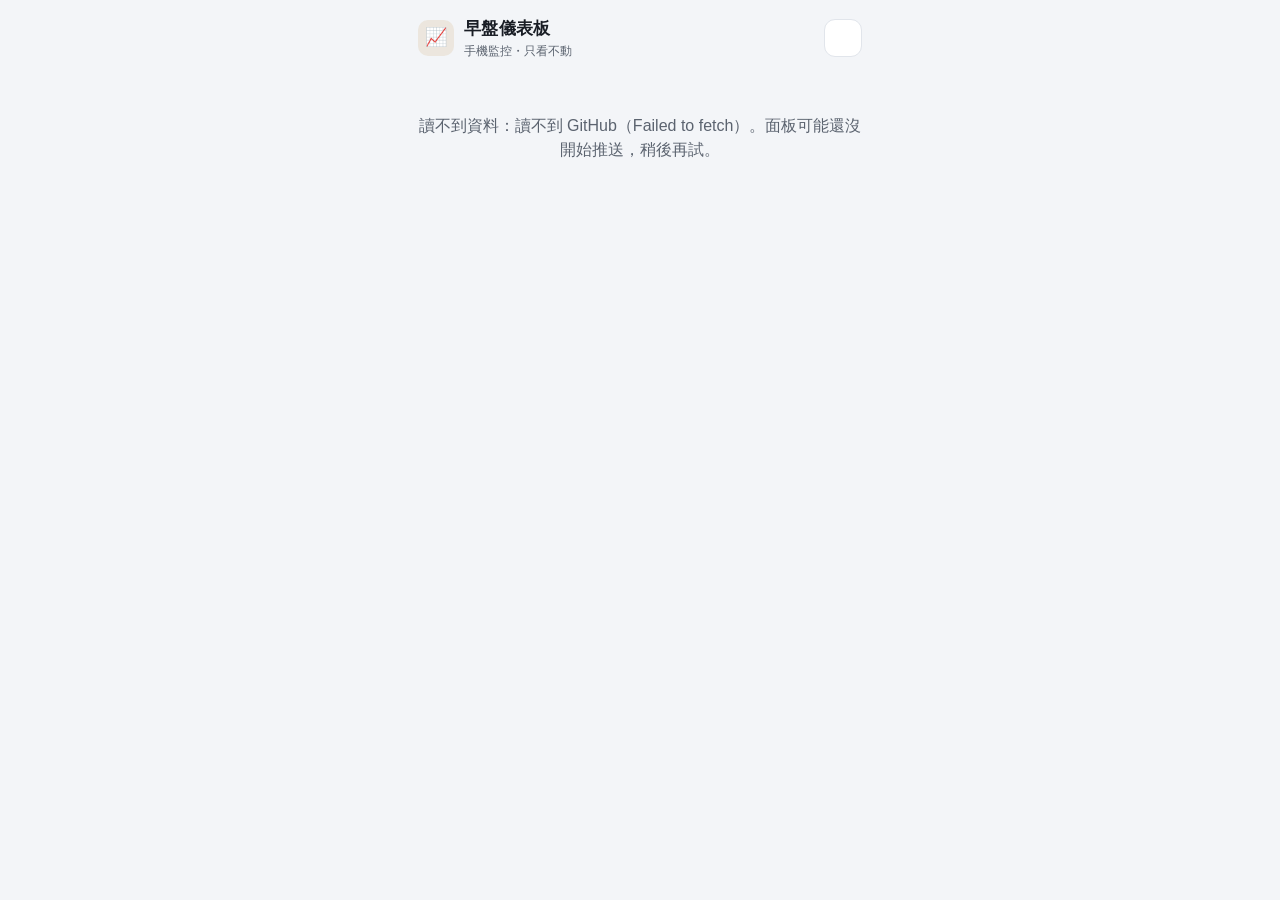
==== commit d795bd6c: "feat(analyst): 交易分析師週報 —— 面板與手機右上角信件、讀過兩邊同步 - analyst_facts.py：週報數字全由程式算（策略、市場、系統、風控、模擬候選、下週結算／換月、pe" ====
--- a/index.html
+++ b/index.html
@@ -20,8 +20,13 @@
   <div class="app">
     <header class="top">
       <div class="brand"><span class="mark">📈</span><div><h1>早盤儀表板</h1><div class="sub">手機監控・只看不動</div></div></div>
-      <div class="upd" id="upd"></div>
+      <div class="tr"><div class="upd" id="upd"></div>
+        <!-- ⭐ 2026-09-24【交易分析師】週報信件（未讀＝金色＋數字）。⛔ 只看，不動交易。 -->
+        <button class="mailbtn" id="anMail" hidden aria-label="分析師週報"></button></div>
     </header>
+
+    <!-- 【交易分析師】列表／全文（打開時蓋掉主畫面；返回就回到監控） -->
+    <section id="anView" hidden></section>
 
     <!-- 解鎖 -->
     <section id="lock" class="card lock" hidden>
@@ -39,6 +44,7 @@
     <main id="main" hidden>
       <section id="alive" class="card alive"></section>
       <section id="pos" class="card"></section>
+      <section id="risk" class="card" hidden></section>
       <section id="day" class="card"></section>
       <section id="night" class="card"></section>
       <section id="acct" class="card"></section>
@@ -51,6 +57,8 @@
 
     <div id="loading" class="dim center">載入中…</div>
   </div>
+  <!-- 鑰匙圈：只用來「把手機讀過的週報同步回電腦」（寫 data/analyst-read.json，只有週次與時間）。 -->
+  <script src="js/keyring-unlock.js"></script>
   <script src="js/monitor.js"></script>
 </body>
 </html>
--- a/css/monitor.css
+++ b/css/monitor.css
@@ -60,3 +60,52 @@
 .lock button:disabled{opacity:.6}
 .foot{text-align:center; font-size:12px; margin-top:18px}
 .link{background:none; border:0; color:var(--faint); font-size:12px; text-decoration:underline; margin-top:8px; padding:8px}
+/* 2026-09-24 本月風控的進度條（金色＝注意；⛔ 不用紅綠，紅綠只給損益） */
+.bar{height:5px; border-radius:3px; background:var(--surface-2); margin:8px 0 4px; overflow:hidden}
+.bar i{display:block; height:100%; border-radius:3px; background:var(--gold)}
+/* ══ 2026-09-24【交易分析師】信件與週報（金色＝未讀／要注意；⛔ 不用紅綠，紅綠只給損益） ══ */
+.top .tr{display:flex; align-items:center; gap:10px}
+.mailbtn{position:relative; width:38px; height:38px; border-radius:11px; border:1px solid var(--line); background:var(--surface); color:var(--dim); display:grid; place-items:center; padding:0}
+.mailbtn.has{color:var(--gold); border-color:var(--gold)}
+.mailbtn svg{width:19px; height:19px}
+.mailbtn .bdg{position:absolute; top:-6px; right:-6px; min-width:18px; height:18px; border-radius:9px; background:var(--gold); color:#1a1307; font:700 11px var(--font-mono); display:grid; place-items:center; padding:0 5px; box-shadow:0 0 0 3px var(--bg)}
+.an-back{display:flex; align-items:center; gap:8px; padding:0 2px 12px}
+.an-back button{border:0; background:none; color:var(--gold); font-size:15px; font-weight:650; padding:6px 0}
+.an-back span{margin-left:auto; font-size:12px; color:var(--faint)}
+.an-item{display:flex; gap:10px; width:100%; text-align:left; background:var(--surface); color:var(--text); border:1px solid var(--line); border-radius:14px; padding:11px 13px; margin-bottom:8px; position:relative; overflow:hidden; font-family:var(--font-sans)}
+.an-item .dot{width:8px; height:8px; border-radius:50%; margin-top:7px; flex:none}
+.an-item .bd{flex:1; min-width:0}
+.an-item .r1{display:flex; justify-content:space-between; gap:8px; font-size:14px; color:var(--dim)}
+.an-item .r1 small{font-size:11px; color:var(--faint); font-family:var(--font-mono)}
+.an-item .ln{display:block; font-size:12.5px; color:var(--faint); margin-top:3px; line-height:1.55}
+.an-item .ch{display:flex; gap:6px; margin-top:6px; flex-wrap:wrap}
+.an-item.unread{background:linear-gradient(90deg,var(--gold-soft),var(--surface) 60%); border-color:var(--gold)}
+.an-item.unread::before{content:''; position:absolute; left:0; top:0; bottom:0; width:3px; background:var(--gold)}
+.an-item.unread .dot{background:var(--gold); box-shadow:0 0 0 3px var(--gold-soft)}
+.an-item.unread .r1{color:var(--text); font-weight:700}
+.an-item.unread .ln{color:var(--dim)}
+.an-new{font-size:10px; font-weight:700; color:#1a1307; background:var(--gold); border-radius:4px; padding:0 5px}
+.an-lamp{display:inline-block; flex:none; white-space:nowrap; font-size:11px; font-weight:700; border-radius:99px; padding:1px 9px; color:var(--dim); border:1px solid var(--line)}
+.an-lamp.wn,.an-lamp.bd{color:var(--gold); border-color:var(--gold); background:var(--gold-soft)}
+.an-tag{display:inline-block; font-size:10.5px; font-weight:650; border-radius:5px; padding:0 6px; white-space:nowrap}
+.an-tag.data{color:var(--gold); background:var(--gold-soft); border:1px solid var(--gold)}
+.an-tag.judge{color:var(--dim); border:1px dashed var(--faint)}
+.an-seg{display:flex; gap:6px; overflow-x:auto; padding:0 26px 12px 2px; scrollbar-width:none; -webkit-mask-image:linear-gradient(90deg,#000 85%,transparent)}
+.an-seg::-webkit-scrollbar{display:none}
+.an-seg button{flex:none; font-size:12px; border:1px solid var(--line); background:transparent; color:var(--dim); border-radius:99px; padding:4px 11px; font-family:var(--font-sans)}
+.an-seg button.on{border-color:var(--gold); color:var(--gold); background:var(--gold-soft)}
+.an-verdict{display:flex; gap:10px; align-items:flex-start}
+.an-verdict p{margin:0; font-size:15px; font-weight:650; line-height:1.55}
+.an-nw{padding:10px 0; display:flex; flex-direction:column; gap:5px}
+.an-nw:first-of-type{padding-top:0}
+.an-nw + .an-nw{border-top:1px solid var(--line)}
+.an-nw .tp{font-size:11px; color:var(--faint); font-family:var(--font-mono); display:flex; gap:6px; align-items:center; flex-wrap:wrap}
+.an-nw h3{margin:0; font-size:14px; font-weight:650; line-height:1.45}
+.an-nw p{margin:0; font-size:12.5px; color:var(--dim); line-height:1.65}
+.an-nw .imp{font-size:12px; color:var(--dim); background:var(--surface-2); border-radius:8px; padding:6px 9px; line-height:1.6}
+.an-nw .imp b{color:var(--text)}
+.an-nw .src{font-size:11.5px; color:var(--faint)} .an-nw .src a{color:var(--dim)}
+.an-rec .ask{font-size:12.5px; color:var(--gold); border-top:1px dashed var(--line); padding-top:6px}
+.an-sync{font-size:12px; color:var(--faint); text-align:center; padding:4px 0 14px}
+.an-sync button{border:0; background:none; color:var(--gold); text-decoration:underline; font-size:12px; padding:4px}
+[id^="an-s-"]{scroll-margin-top:12px}
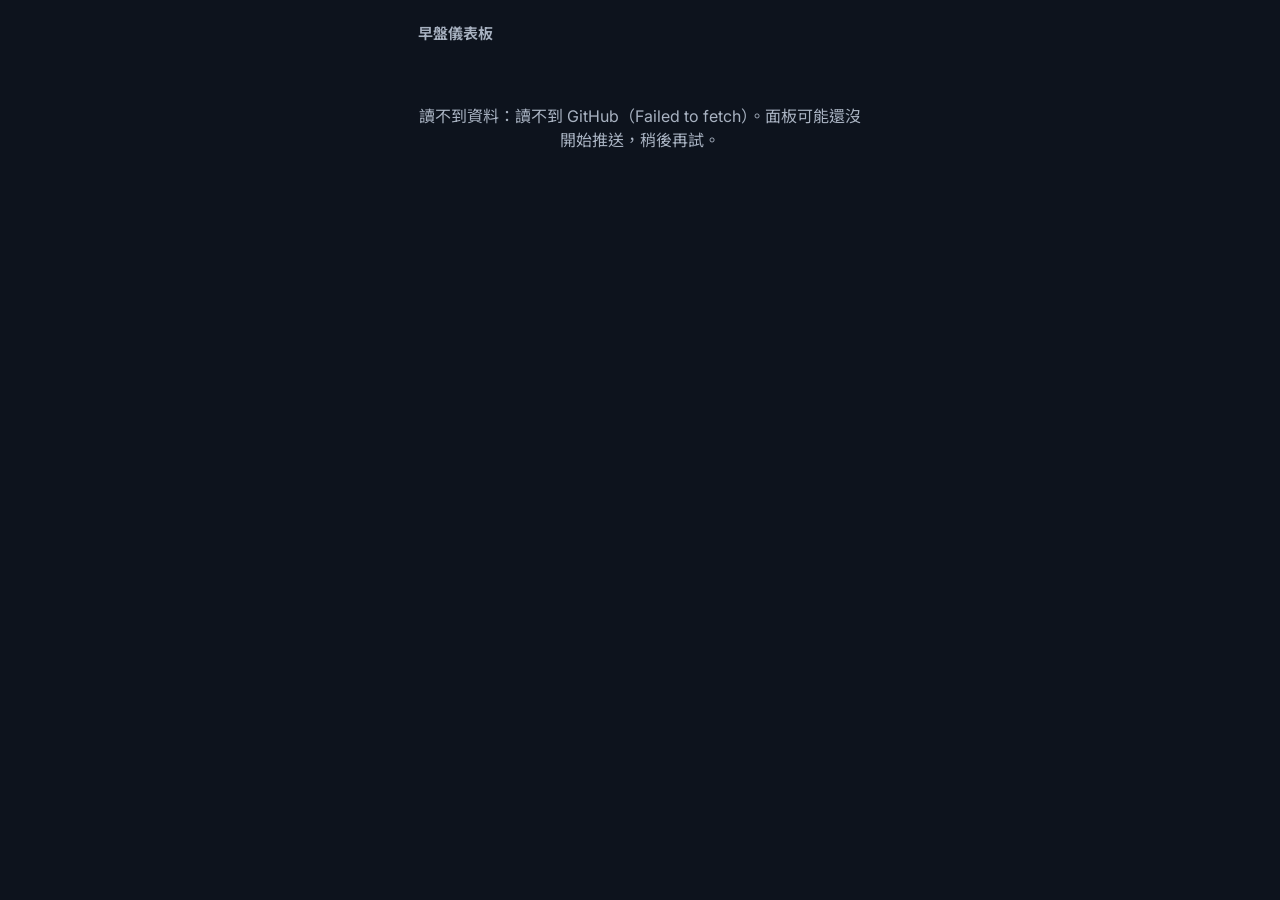
==== commit 27d5cea6: "手機監控減字版：夜航色系、字型同面板、白話「要你處理」 Benson 10-19：字太多、看不懂「停損失靈」。lab-ux demo（他試玩、選夜航）→ lab-dev → lab-qa 三輪放行。 " ====
--- a/index.html
+++ b/index.html
@@ -1,28 +1,37 @@
 <!DOCTYPE html>
 <!-- ⭐ 2026-09-24 改版：交易日誌 ⇒ 【早盤儀表板・手機監控】（Benson：晚上不在電腦前，只要看面板還活著沒、有沒有自動下單）。
      ⛔ 純看、一顆會動到交易的按鈕都沒有。資料 ＝ 面板每 2 分鐘推到 GitHub `monitor` 分支的**加密**快照，
-     輸入密碼才解得開（repo 是公開的 ⇒ 沒密碼只看得到亂碼）。舊的練習日誌功能已拿掉。 -->
+     輸入密碼才解得開（repo 是公開的 ⇒ 沒密碼只看得到亂碼）。舊的練習日誌功能已拿掉。
+     ⭐ 2026-10-19 減字版（老闆試玩 lab-ux demo 後同意）：打開 3 秒看懂「面板活著沒、有沒有部位、今天做了沒、賺賠、本月」；
+     要他動手的事才跳出「要你處理」。色系＝夜航；字型跟電腦面板一樣（Inter＋Noto Sans TC）。 -->
 <html lang="zh-Hant">
 <head>
   <meta charset="utf-8">
   <meta name="viewport" content="width=device-width,initial-scale=1,viewport-fit=cover">
-  <meta name="theme-color" content="#0F1218" media="(prefers-color-scheme: dark)">
-  <meta name="theme-color" content="#F3F5F8" media="(prefers-color-scheme: light)">
+  <meta name="theme-color" content="#0D131D" media="(prefers-color-scheme: dark)">
+  <meta name="theme-color" content="#0D131D" media="(prefers-color-scheme: light)">
+  <meta name="color-scheme" content="dark">
   <meta name="apple-mobile-web-app-capable" content="yes">
   <meta name="apple-mobile-web-app-status-bar-style" content="black-translucent">
   <meta name="apple-mobile-web-app-title" content="儀表板監控">
   <title>儀表板監控</title>
   <link rel="manifest" href="manifest.webmanifest">
   <link rel="apple-touch-icon" href="icons/apple-touch-icon.png">
+  <!-- ⭐ 2026-10-19 字型跟電腦面板同一組（live_panel.py 那兩行）。⛔ 只有字型檔、不載任何程式；display=swap ⇒ 載不到就是系統字。
+       ⚠️ QA r1 必修 3：一般 <link rel=stylesheet> 會擋第一次畫面 ⇒ Google 連線卡住時整頁空白約 24 秒。
+          改成 media=print 先載（不擋畫面）、載完才切成 all ⇒ 先用系統字畫出來，字型到了再換。 -->
+  <link rel="preconnect" href="https://fonts.googleapis.com"><link rel="preconnect" href="https://fonts.gstatic.com" crossorigin>
+  <link href="https://fonts.googleapis.com/css2?family=Inter:wght@400;500;600;700&family=Noto+Sans+TC:wght@400;500;700&display=swap" rel="stylesheet" media="print" onload="this.media='all'">
+  <noscript><link href="https://fonts.googleapis.com/css2?family=Inter:wght@400;500;600;700&family=Noto+Sans+TC:wght@400;500;700&display=swap" rel="stylesheet"></noscript>
   <link rel="stylesheet" href="css/monitor.css">
 </head>
 <body>
   <div class="app">
+    <!-- A 頂列：狀態燈＋一句（手機自己算面板幾分鐘沒回報）＋週報信件 -->
     <header class="top">
-      <div class="brand"><span class="mark">📈</span><div><h1>早盤儀表板</h1><div class="sub">手機監控・只看不動</div></div></div>
-      <div class="tr"><div class="upd" id="upd"></div>
-        <!-- ⭐ 2026-09-24【交易分析師】週報信件（未讀＝金色＋數字）。⛔ 只看，不動交易。 -->
-        <button class="mailbtn" id="anMail" hidden aria-label="分析師週報"></button></div>
+      <div id="stat" class="stat"><span class="brand">早盤儀表板</span></div>
+      <!-- ⭐ 2026-09-24【交易分析師】週報信件（未讀＝金色＋數字）。⛔ 只看，不動交易。 -->
+      <button class="mailbtn" id="anMail" hidden aria-label="分析師週報"></button>
     </header>
 
     <!-- 【交易分析師】列表／全文（打開時蓋掉主畫面；返回就回到監控） -->
@@ -31,7 +40,6 @@
     <!-- 解鎖 -->
     <section id="lock" class="card lock" hidden>
       <h2>輸入監控密碼</h2>
-      <p class="dim">就是你在電腦上跑 monitor_setup.py 設的那一組。</p>
       <form id="lockForm" autocomplete="off">
         <input id="pw" type="password" placeholder="密碼" autocomplete="current-password" required>
         <label class="rem"><input id="remember" type="checkbox" checked> 記住這台手機</label>
@@ -40,18 +48,14 @@
       </form>
     </section>
 
-    <!-- 主畫面 -->
+    <!-- 主畫面（B 要你處理／C 現在／D 今天／E 本月 ＋ 收起來的 F～I）。⛔ 一顆會動到交易的按鈕都沒有。 -->
     <main id="main" hidden>
-      <section id="alive" class="card alive"></section>
-      <section id="pos" class="card"></section>
-      <section id="risk" class="card" hidden></section>
-      <section id="day" class="card"></section>
-      <section id="night" class="card"></section>
-      <section id="acct" class="card"></section>
-      <section id="warn" class="card warn" hidden></section>
+      <div id="board"></div>
+      <!-- ⭐ 2026-09-24【斷線通知】還沒開啟時才出現；開好就收起來 -->
+      <section id="pushCard" class="card" hidden></section>
+      <div id="more"></div>
       <footer class="foot">
-        <div id="footInfo" class="dim"></div>
-        <button id="logout" class="link">登出（清掉這台手機記住的密碼）</button>
+        <button id="logout" class="link">登出這台手機</button>
       </footer>
     </main>
 
--- a/css/monitor.css
+++ b/css/monitor.css
@@ -1,76 +1,135 @@
-/* 早盤儀表板・手機監控（2026-09-24）。色票沿用原本交易日誌：紅＝賺、綠＝賠（台股慣例）；金色＝注意。 */
+/* 早盤儀表板・手機監控。
+   ⭐ 2026-10-19 減字版（老闆：字太多、看不懂術語）：版面照 lab-ux 的 phone-demo；色系＝老闆挑的「① 夜航」（深藍灰＋金）。
+   色票規則（每一套都一樣）：紅＝賺、綠＝賠（台股慣例）；金＝要注意；狀態燈「正常」⛔ 不用綠（綠＝賠）。
+   所有拿來當字的顏色（text／dim／faint／lbl／gold／win／loss／dead）對 bg、surface、todo-bg 都 ≥ 4.5:1（demo ?audit=1 實測最低 6.18）。
+   ⚠️ 只有夜航一套（⛔ 不再跟系統淺色模式切換）；字型跟電腦面板一樣：數字 Inter、中文 Noto Sans TC（index.html 載 Google Fonts，載不到退回系統字）。 */
 :root{
-  --bg:#0F1218; --surface:#171C25; --surface-2:#1F2530; --line:#262D39;
-  --text:#E7E9ED; --dim:#8B92A0; --faint:#5A616E;
-  --gold:#E3A951; --gold-soft:rgba(227,169,81,.14);
-  --win:#EE5A54; --loss:#34B37E;
+  color-scheme:dark;
+  --bg:#0D131D; --surface:#151D29; --surface-2:#1E2734; --line:#2A3545;
+  --text:#E9EDF3; --dim:#A8B2C1; --faint:#929DAE; --lbl:#A8B2C1;
+  --gold:#E8B867; --gold-soft:rgba(232,184,103,.16); --on-gold:#1B1407; --todo-bg:#272416;
+  --win:#FF6F66; --loss:#3FCB8E; --ok:#7FA8DC; --dead:#FFA05C;
   --radius:16px;
-  --font-sans:-apple-system,BlinkMacSystemFont,"PingFang TC","Microsoft JhengHei","Noto Sans TC","Segoe UI",Roboto,sans-serif;
-  --font-mono:ui-monospace,"SF Mono","JetBrains Mono","Roboto Mono",Menlo,Consolas,monospace;
+  /* ⚠️ 跟電腦面板 live_panel.py 同一組：Inter 在前 ⇒ 英數字用 Inter、中文落到 Noto Sans TC；載不到就是系統字（⛔ 不會空白） */
+  --font-sans:"Inter","Noto Sans TC","PingFang TC","Microsoft JhengHei","Segoe UI",Roboto,sans-serif;
+  --font-mono:"Inter","Noto Sans TC",ui-monospace,"SF Mono",Menlo,Consolas,monospace;
+  --font-head:var(--font-sans);
   --safe-t:env(safe-area-inset-top,0px); --safe-b:env(safe-area-inset-bottom,0px);
 }
-@media (prefers-color-scheme:light){
-  :root{
-    --bg:#F3F5F8; --surface:#FFFFFF; --surface-2:#EEF1F5; --line:#E1E5EB;
-    --text:#191D25; --dim:#5B636F; --faint:#98A0AD;
-    --gold:#B77A22; --gold-soft:rgba(183,122,34,.12);
-    --win:#D6352E; --loss:#158060;
-  }
-}
 *{box-sizing:border-box}
-html,body{margin:0}
-body{background:var(--bg); color:var(--text); font-family:var(--font-sans); -webkit-font-smoothing:antialiased; line-height:1.5}
+/* ⚠️ hidden 屬性要贏過 .mailbtn{display:grid} 這類規則（不然解鎖畫面會露出信件鈕） */
+[hidden]{display:none !important}
+html,body{margin:0; background:var(--bg)}
+body{color:var(--text); font-family:var(--font-sans); -webkit-font-smoothing:antialiased; line-height:1.5}
 .app{max-width:480px; margin:0 auto; padding:0 16px calc(40px + var(--safe-b)); min-height:100vh}
-.top{display:flex; align-items:center; justify-content:space-between; gap:10px; padding:calc(16px + var(--safe-t)) 2px 14px}
-.brand{display:flex; align-items:center; gap:10px}
-.brand .mark{width:36px; height:36px; border-radius:10px; display:grid; place-items:center; background:var(--gold-soft); font-size:18px}
-.brand h1{font-size:17px; margin:0; font-weight:650; letter-spacing:.3px}
-.brand .sub{font-size:12px; color:var(--dim)}
-.upd{font-size:12px; color:var(--dim); text-align:right; font-variant-numeric:tabular-nums}
-.card{background:var(--surface); border:1px solid var(--line); border-radius:var(--radius); padding:14px 16px; margin:0 0 12px}
-.card h2{font-size:14px; margin:0 0 8px; color:var(--dim); font-weight:600; letter-spacing:.3px}
 .dim{color:var(--dim)} .faint{color:var(--faint)} .center{text-align:center; padding:40px 0}
 .num{font-family:var(--font-mono); font-variant-numeric:tabular-nums}
 .win{color:var(--win)} .loss{color:var(--loss)} .gold{color:var(--gold)}
+.card{background:var(--surface); border:1px solid var(--line); border-radius:var(--radius); padding:14px 16px; margin:0 0 12px}
+.card h2{font-size:14px; margin:0 0 8px; color:var(--dim); font-weight:600; letter-spacing:.3px}
+.lbl{font-size:13px; color:var(--lbl); font-family:var(--font-head); font-weight:600; letter-spacing:.3px}
+/* 週報那幾頁還在用的一般列 */
 .row{display:flex; justify-content:space-between; gap:10px; padding:5px 0; font-size:14px}
 .row + .row{border-top:1px solid var(--line)}
 .row .k{color:var(--dim); flex:none}
 .row .v{text-align:right}
-.pill{display:inline-block; font-size:12px; padding:2px 9px; border-radius:99px; border:1px solid var(--line); color:var(--dim)}
-.pill.on{border-color:var(--gold); color:var(--gold); background:var(--gold-soft)}
-.alive{display:flex; align-items:center; gap:14px}
-.alive .dot{width:16px; height:16px; border-radius:50%; flex:none; background:var(--faint)}
-.alive.ok .dot{background:var(--dim)}
-.alive.slow .dot{background:var(--gold)}
-.alive.dead{border-color:var(--gold); background:var(--gold-soft)}
-.alive.dead .dot{background:var(--gold); box-shadow:0 0 0 4px var(--gold-soft)}
-.alive .t{font-size:17px; font-weight:650}
-.alive .s{font-size:13px; color:var(--dim)}
-.big{font-size:28px; font-weight:700; margin:2px 0 6px}
 .msg{font-size:13px; color:var(--dim); padding:4px 0}
 .msg + .msg{border-top:1px dashed var(--line)}
-.hist{margin-top:8px; font-size:13px}
-.hist .row{font-size:13px}
-.warn{border-color:var(--gold)}
-.warn .item{font-size:13px; padding:4px 0}
 .err{color:var(--gold); font-size:13px; margin-top:8px}
-.lock input[type=password]{width:100%; font-size:16px; padding:12px 14px; border-radius:12px; border:1px solid var(--line); background:var(--surface-2); color:var(--text)}
-.lock .rem{display:flex; align-items:center; gap:8px; font-size:14px; color:var(--dim); margin:12px 0}
-.lock button{width:100%; font-size:16px; padding:12px; border-radius:12px; border:0; background:var(--gold); color:#1a1307; font-weight:650}
-.lock button:disabled{opacity:.6}
-.foot{text-align:center; font-size:12px; margin-top:18px}
-.link{background:none; border:0; color:var(--faint); font-size:12px; text-decoration:underline; margin-top:8px; padding:8px}
-/* 2026-09-24 本月風控的進度條（金色＝注意；⛔ 不用紅綠，紅綠只給損益） */
-.bar{height:5px; border-radius:3px; background:var(--surface-2); margin:8px 0 4px; overflow:hidden}
-.bar i{display:block; height:100%; border-radius:3px; background:var(--gold)}
-/* ══ 2026-09-24【交易分析師】信件與週報（金色＝未讀／要注意；⛔ 不用紅綠，紅綠只給損益） ══ */
-.top .tr{display:flex; align-items:center; gap:10px}
-.mailbtn{position:relative; width:38px; height:38px; border-radius:11px; border:1px solid var(--line); background:var(--surface); color:var(--dim); display:grid; place-items:center; padding:0}
+
+/* ── A 頂列：狀態燈＋一句＋週報信件 ── */
+.top{display:flex; align-items:center; justify-content:space-between; gap:10px; padding:calc(14px + var(--safe-t)) 2px 10px; min-height:64px}
+.brand{font-size:15px; font-weight:650}
+.stat{display:flex; align-items:center; gap:8px; font-size:14px; color:var(--dim); min-width:0}
+.stat .dot{width:10px; height:10px; border-radius:50%; background:var(--ok); flex:none}
+.stat.ok .dot{box-shadow:0 0 0 3px var(--surface-2)}
+/* 狀態燈三態：正常＝實心 ok 色；有點久＝空心金圈；斷線＝實心 dead 色＋光暈＋粗體 */
+.stat.slow{color:var(--gold); font-weight:650}
+.stat.slow .dot{background:transparent; border:2.5px solid var(--gold)}
+.stat.warn{color:var(--gold)}
+.stat.warn .dot{background:var(--gold)}
+.stat.dead{color:var(--dead); font-weight:750}
+.stat.dead .dot{background:var(--dead); box-shadow:0 0 0 4px rgba(255,160,92,.25)}
+.mailbtn{position:relative; flex:none; width:40px; height:40px; border-radius:12px; border:1px solid var(--line); background:var(--surface); color:var(--dim); display:grid; place-items:center; padding:0}
 .mailbtn.has{color:var(--gold); border-color:var(--gold)}
 .mailbtn svg{width:19px; height:19px}
-.mailbtn .bdg{position:absolute; top:-6px; right:-6px; min-width:18px; height:18px; border-radius:9px; background:var(--gold); color:#1a1307; font:700 11px var(--font-mono); display:grid; place-items:center; padding:0 5px; box-shadow:0 0 0 3px var(--bg)}
+.mailbtn .bdg{position:absolute; top:-6px; right:-6px; min-width:18px; height:18px; border-radius:9px; background:var(--gold); color:var(--on-gold); font:700 11px var(--font-mono); display:grid; place-items:center; padding:0 5px; box-shadow:0 0 0 3px var(--bg)}
+
+/* ── B 要你處理（沒事就整張不出現） ── */
+.todo{border-color:var(--gold); background:var(--todo-bg)}
+.todo .lbl{color:var(--gold)}
+.todo .it{padding:10px 0 2px}
+.todo .it + .it{border-top:1px dashed var(--line); margin-top:8px}
+.todo .t{font-size:15.5px; font-weight:650; line-height:1.45}
+.todo .a{font-size:14px; color:var(--dim); margin-top:3px; display:flex; gap:6px}
+.todo .a b{color:var(--gold); flex:none}
+.lv{display:inline-block; font-size:11px; font-weight:700; border-radius:5px; padding:0 6px; margin-right:6px; vertical-align:2px}
+.lv.now{background:var(--gold); color:var(--on-gold)}
+.lv.decide{border:1px solid var(--gold); color:var(--gold)}
+.lv.later{border:1px solid var(--line); color:var(--dim)}
+
+/* ── C 現在（主角） ── */
+.hero .row1{display:flex; justify-content:space-between; align-items:baseline}
+.hero .chip{font-size:12px; font-weight:650; color:var(--dim); border:1px solid var(--line); border-radius:99px; padding:1px 9px}
+.hero .chip.hold{color:var(--text); border-color:var(--text)}
+.hero .big{font-size:38px; font-weight:750; line-height:1.15; margin:6px 0 2px; letter-spacing:-.5px}
+.hero .big small{font-size:16px; font-weight:600; color:var(--dim); margin-left:4px; letter-spacing:0}
+.hero .big.flat{font-size:28px; color:var(--dim)}
+.hero .big.unk{font-size:28px; color:var(--gold)}
+.hero .sub{font-size:14px; color:var(--dim)}
+
+/* ── D 今天（上一晚 → 今天日盤 → 今晚） ── */
+.tl{margin-top:4px}
+.tl .ln{display:flex; align-items:center; gap:10px; padding:10px 0; min-height:44px}
+.tl .ln + .ln{border-top:1px solid var(--line)}
+.tl .k{width:74px; flex:none}
+.tl .k b{display:block; font-size:15px; font-weight:650}
+.tl .k span{font-size:12px; color:var(--faint)}
+.tl .m{flex:1; min-width:0; font-size:13px; color:var(--dim)}
+.tl .v{font-size:17px; font-weight:700; text-align:right; white-space:nowrap}
+.tl .v.n{font-weight:600; font-size:15px; color:var(--dim); font-family:var(--font-sans)}
+.tl .v.n.gold{color:var(--gold)}
+
+/* ── E 本月 ── */
+.mon{display:flex; align-items:center; justify-content:space-between; gap:12px}
+.mon .big{font-size:30px; font-weight:750; letter-spacing:-.3px}
+.mon .big small{font-size:14px; color:var(--dim); font-weight:600; margin-left:3px}
+.mon .side{text-align:right; font-size:13px; color:var(--dim); max-width:55%}
+.bar{height:5px; border-radius:3px; background:var(--surface-2); margin:10px 0 0; overflow:hidden}
+.bar i{display:block; height:100%; border-radius:3px; background:var(--gold)}
+
+/* ── F～I 收起來的細節（原生 <details>；每次打開都是收起，重畫時保留他正在展開的） ── */
+details{background:var(--surface); border:1px solid var(--line); border-radius:14px; margin:0 0 8px}
+summary{list-style:none; display:flex; align-items:center; gap:8px; padding:13px 16px; min-height:48px; font-size:15px; font-weight:600; cursor:pointer}
+summary::-webkit-details-marker{display:none}
+summary .r{margin-left:auto; font-size:13px; color:var(--dim); font-weight:500}
+summary::after{content:''; width:7px; height:7px; border-right:1.8px solid var(--lbl); border-bottom:1.8px solid var(--lbl); transform:rotate(45deg); margin:-3px 2px 0 4px; transition:transform .2s}
+details[open] summary::after{transform:rotate(-135deg); margin-top:3px}
+.db{padding:0 16px 10px}
+.rw{display:flex; justify-content:space-between; gap:12px; padding:8px 0; font-size:14px; border-top:1px solid var(--line)}
+.rw .k{color:var(--dim); flex:none}
+.rw .v{text-align:right}
+.hist .rw .k{width:62px}
+.hist .rw .v{display:flex; gap:14px; justify-content:flex-end}
+.hist .rw .v span{min-width:76px; text-align:right}
+.hist .rw .v em{font-style:normal; color:var(--faint); font-size:12px; margin-right:4px}
+
+/* ── J 頁尾、解鎖 ── */
+.foot{text-align:center; font-size:12px; color:var(--faint); margin-top:14px}
+.link{background:none; border:0; color:var(--faint); font-size:12px; text-decoration:underline; padding:10px; font-family:var(--font-sans)}
+.lock h2{font-size:18px; margin:0 0 12px; color:var(--text)}
+.lock input[type=password]{width:100%; font-size:16px; padding:13px 14px; border-radius:12px; border:1px solid var(--line); background:var(--surface-2); color:var(--text); font-family:var(--font-sans)}
+.lock .rem{display:flex; align-items:center; gap:8px; font-size:14px; color:var(--dim); margin:12px 0}
+.lock button{width:100%; font-size:16px; padding:13px; border-radius:12px; border:0; background:var(--gold); color:var(--on-gold); font-weight:650; font-family:var(--font-sans)}
+.lock button:disabled{opacity:.6}
+
+/* 2026-09-24 斷線通知（還沒開時才出現；10-19 縮成標題＋一句＋按鈕） */
+.pushbtn{width:100%; font-size:15px; padding:11px; border-radius:12px; border:0; background:var(--gold); color:var(--on-gold); font-weight:650; margin-top:8px; font-family:var(--font-sans)}
+.pushbtn:disabled{opacity:.6}
+
+/* ══ 2026-09-24【交易分析師】週報（金色＝未讀／要注意；⛔ 不用紅綠，紅綠只給損益） ══ */
 .an-back{display:flex; align-items:center; gap:8px; padding:0 2px 12px}
-.an-back button{border:0; background:none; color:var(--gold); font-size:15px; font-weight:650; padding:6px 0}
+.an-back button{border:0; background:none; color:var(--gold); font-size:15px; font-weight:650; padding:6px 0; font-family:var(--font-sans)}
 .an-back span{margin-left:auto; font-size:12px; color:var(--faint)}
 .an-item{display:flex; gap:10px; width:100%; text-align:left; background:var(--surface); color:var(--text); border:1px solid var(--line); border-radius:14px; padding:11px 13px; margin-bottom:8px; position:relative; overflow:hidden; font-family:var(--font-sans)}
 .an-item .dot{width:8px; height:8px; border-radius:50%; margin-top:7px; flex:none}
@@ -84,7 +143,7 @@
 .an-item.unread .dot{background:var(--gold); box-shadow:0 0 0 3px var(--gold-soft)}
 .an-item.unread .r1{color:var(--text); font-weight:700}
 .an-item.unread .ln{color:var(--dim)}
-.an-new{font-size:10px; font-weight:700; color:#1a1307; background:var(--gold); border-radius:4px; padding:0 5px}
+.an-new{font-size:10px; font-weight:700; color:var(--on-gold); background:var(--gold); border-radius:4px; padding:0 5px}
 .an-lamp{display:inline-block; flex:none; white-space:nowrap; font-size:11px; font-weight:700; border-radius:99px; padding:1px 9px; color:var(--dim); border:1px solid var(--line)}
 .an-lamp.wn,.an-lamp.bd{color:var(--gold); border-color:var(--gold); background:var(--gold-soft)}
 .an-tag{display:inline-block; font-size:10.5px; font-weight:650; border-radius:5px; padding:0 6px; white-space:nowrap}
@@ -109,3 +168,5 @@
 .an-sync{font-size:12px; color:var(--faint); text-align:center; padding:4px 0 14px}
 .an-sync button{border:0; background:none; color:var(--gold); text-decoration:underline; font-size:12px; padding:4px}
 [id^="an-s-"]{scroll-margin-top:12px}
+.an-totop{text-align:center; padding:6px 0 24px}
+.an-totop button{border:1px solid var(--line); background:var(--surface); color:var(--dim); border-radius:12px; padding:10px 20px; font-size:14px; font-family:var(--font-sans)}
